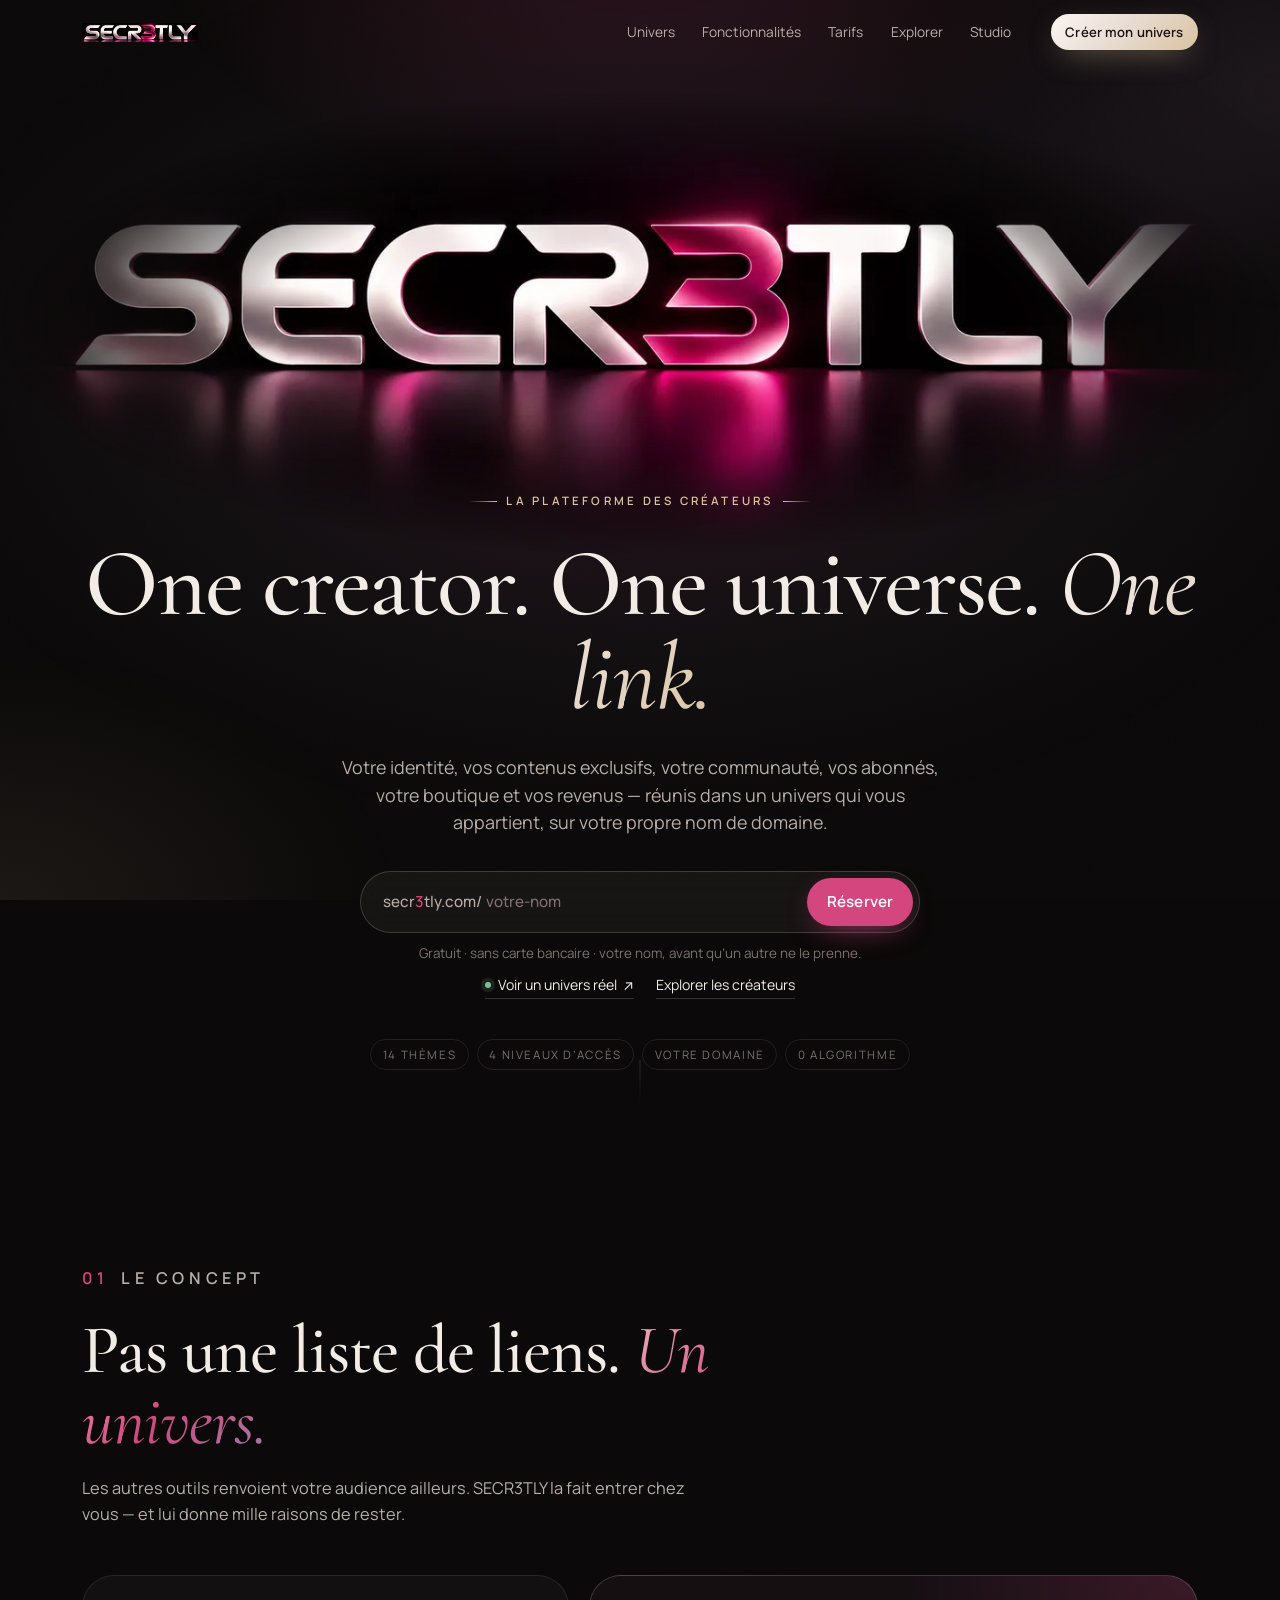
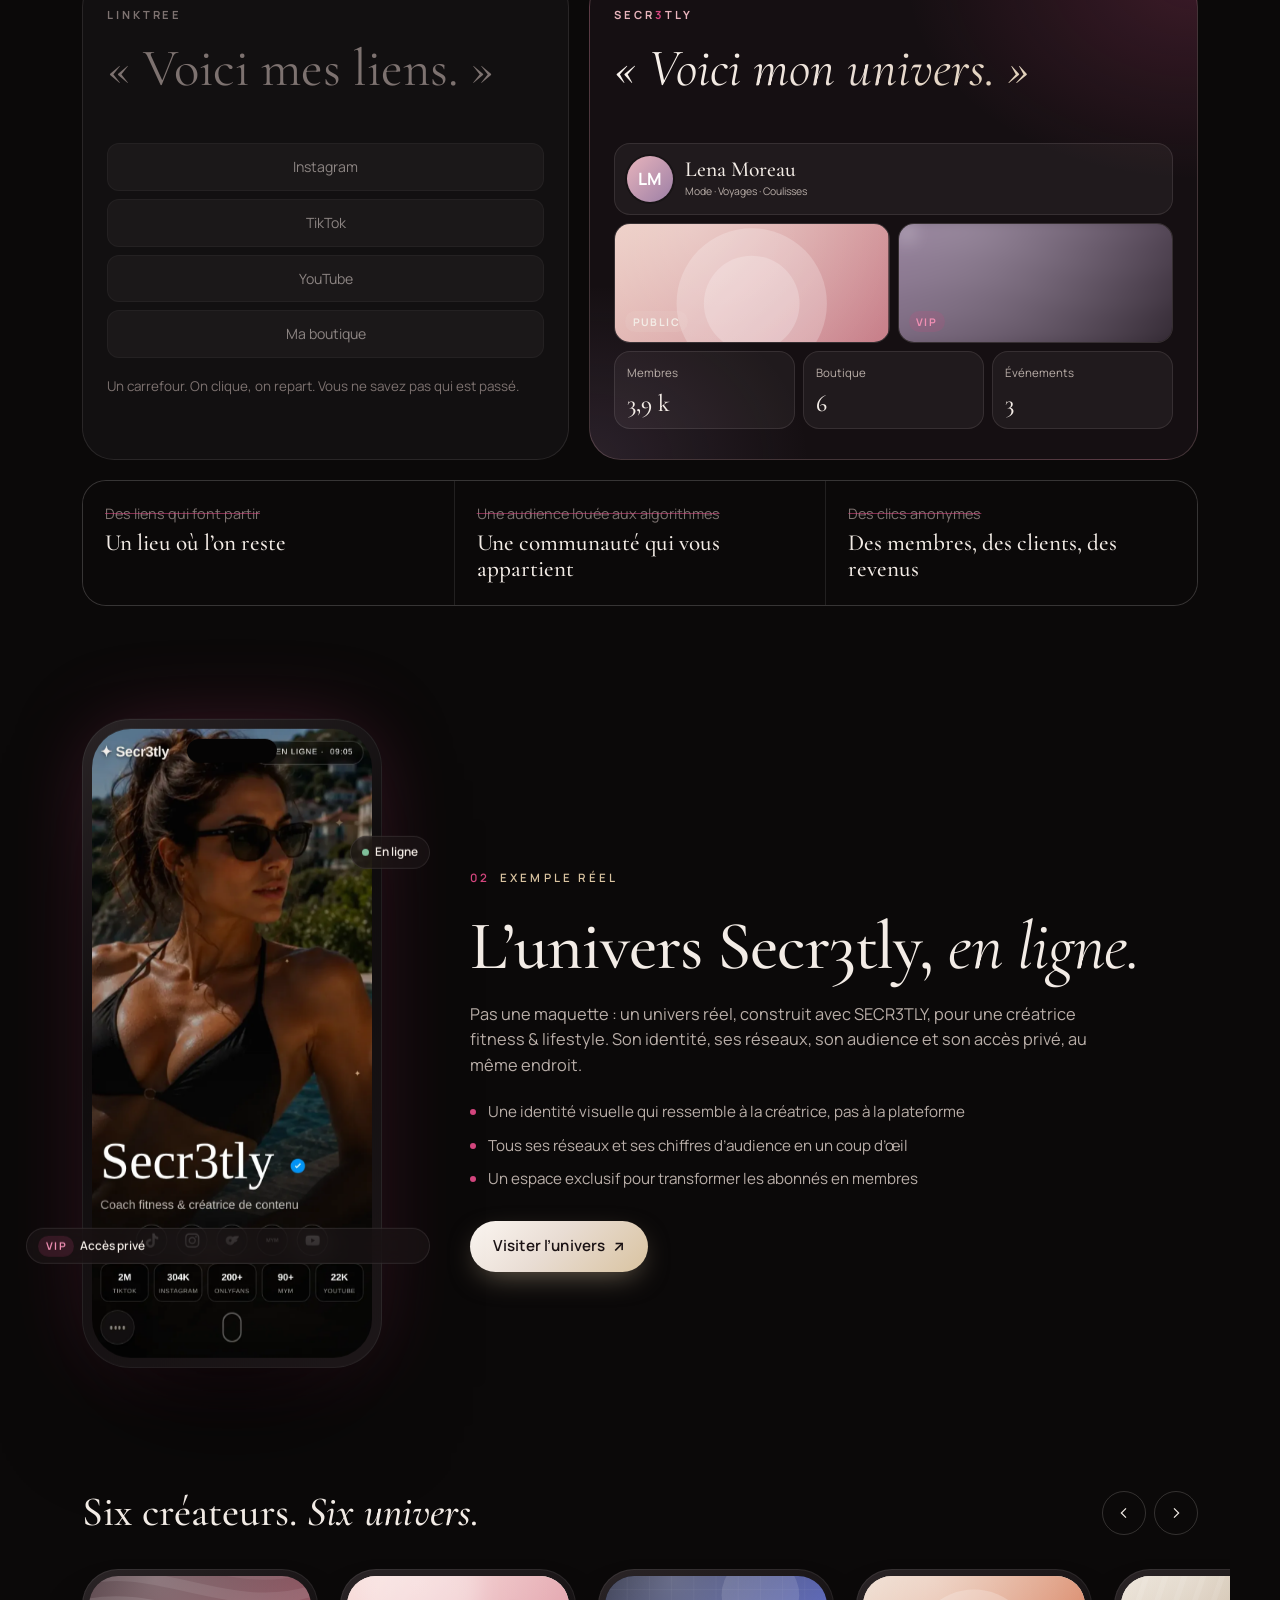
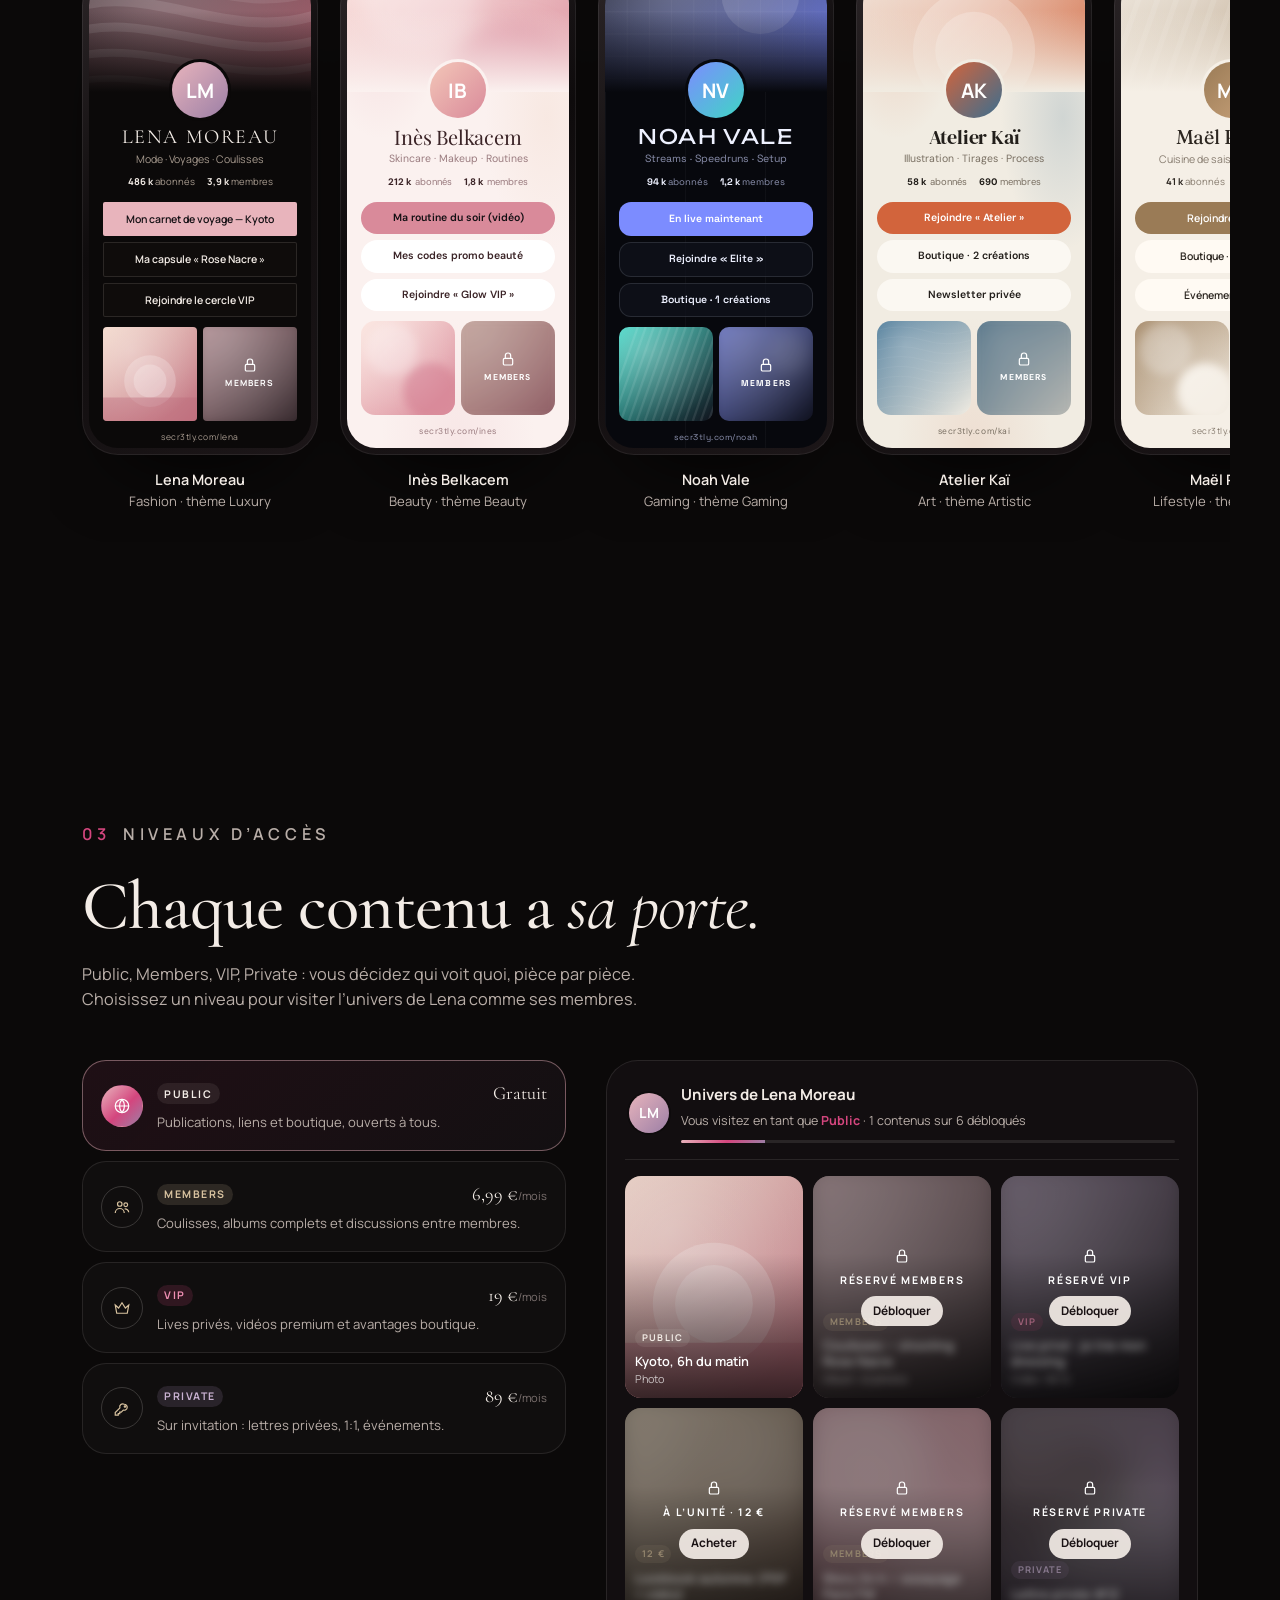
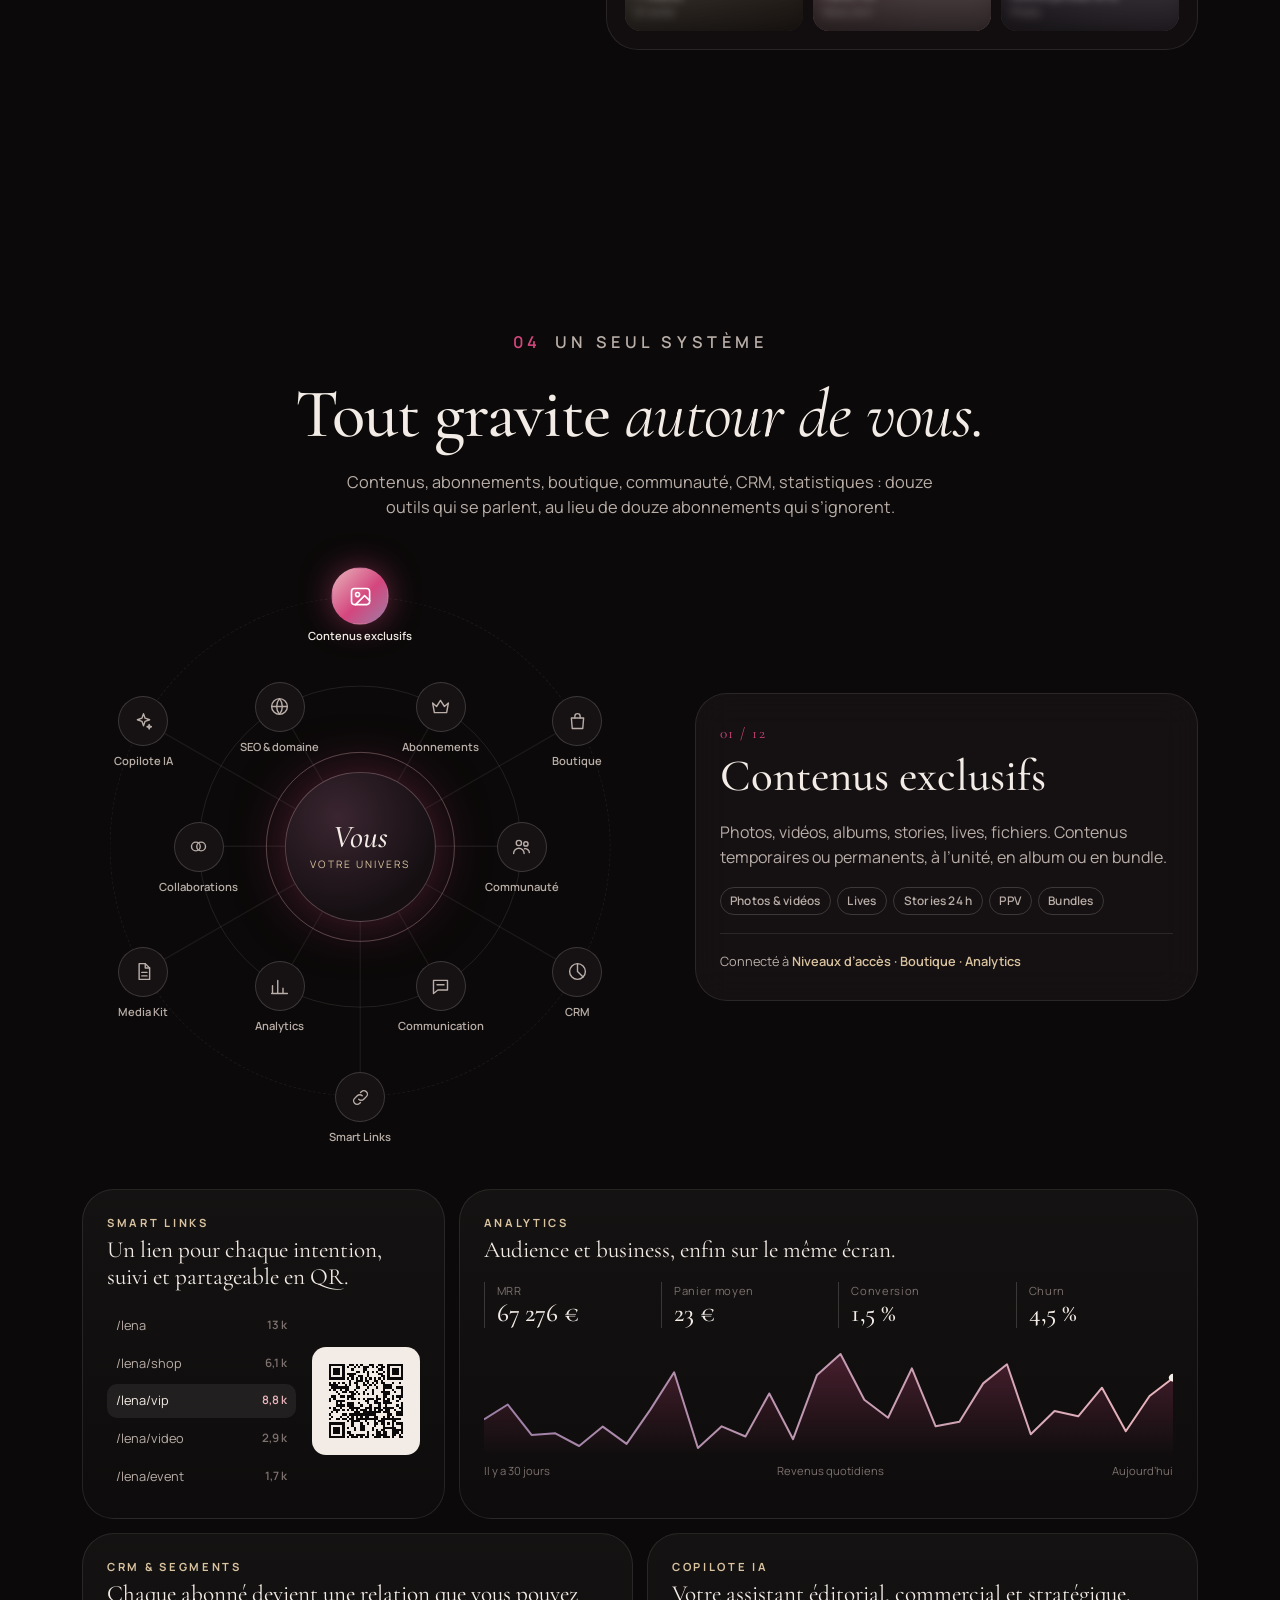
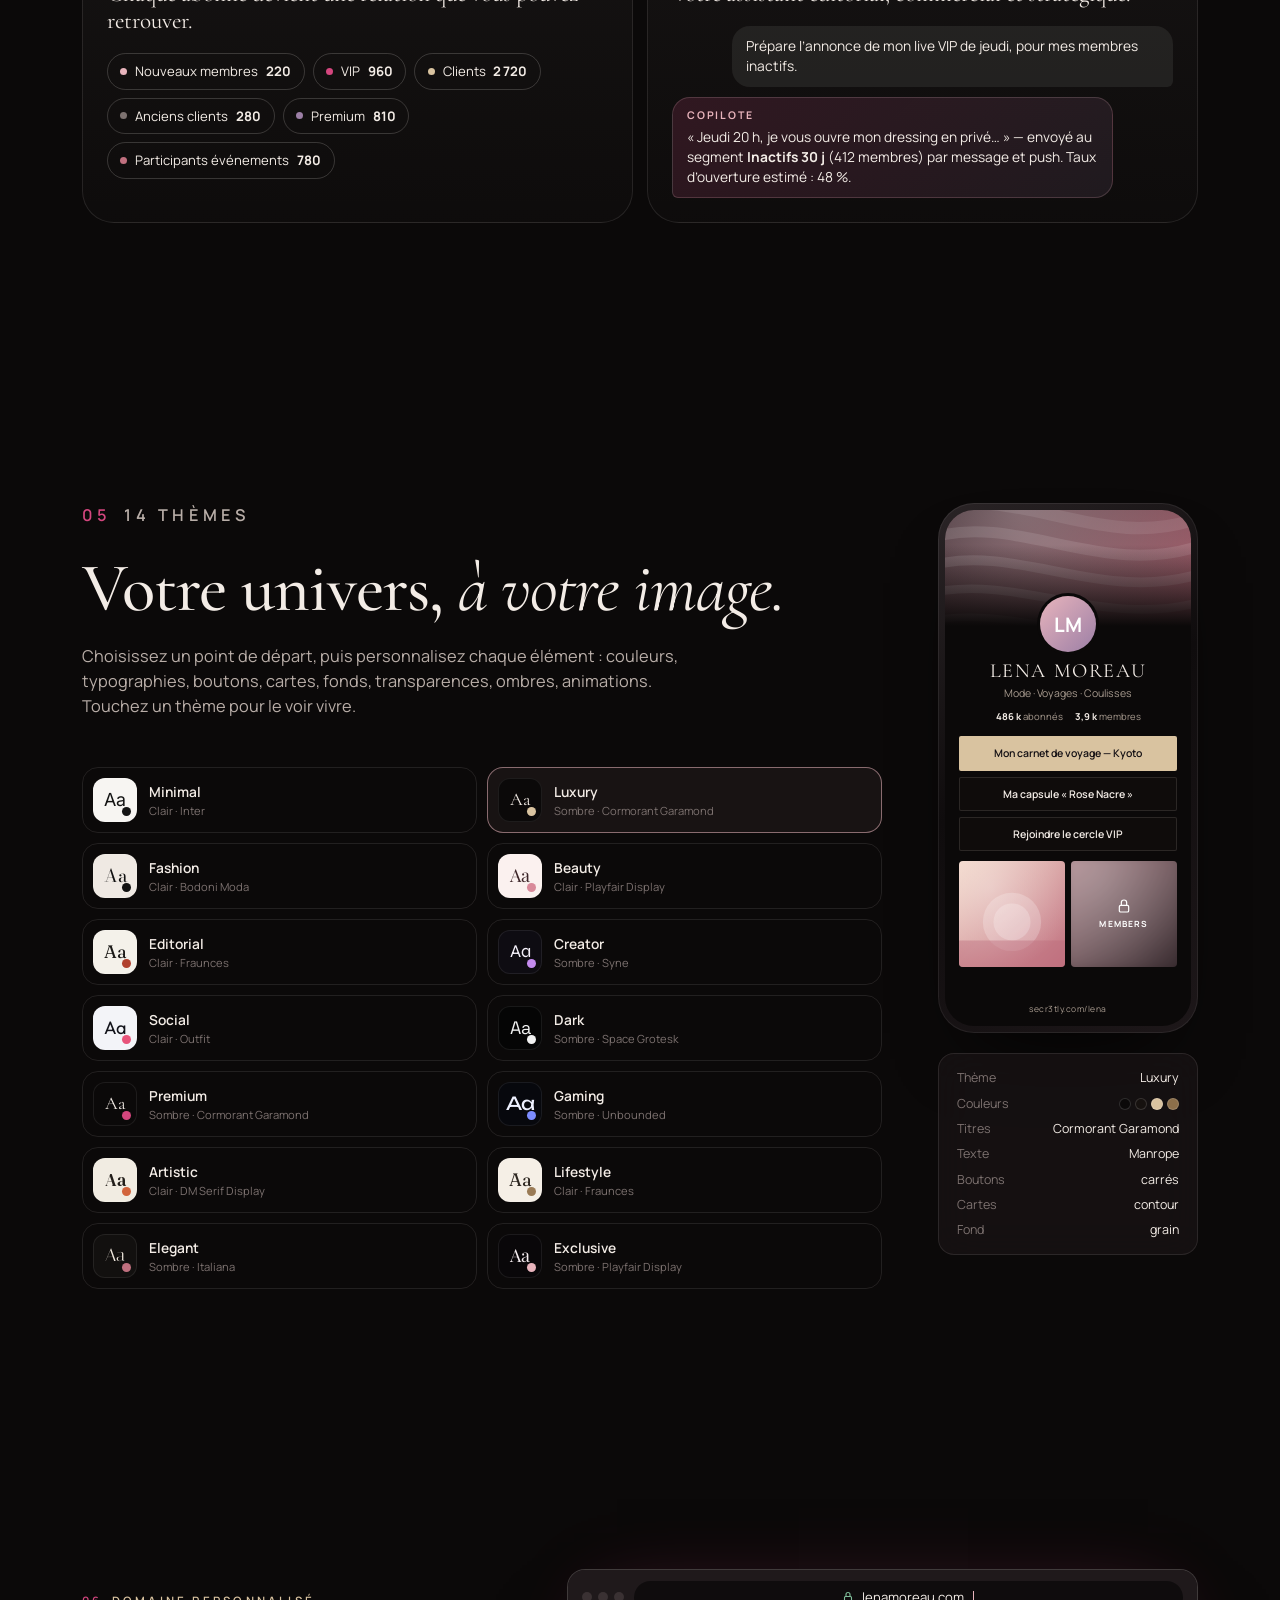
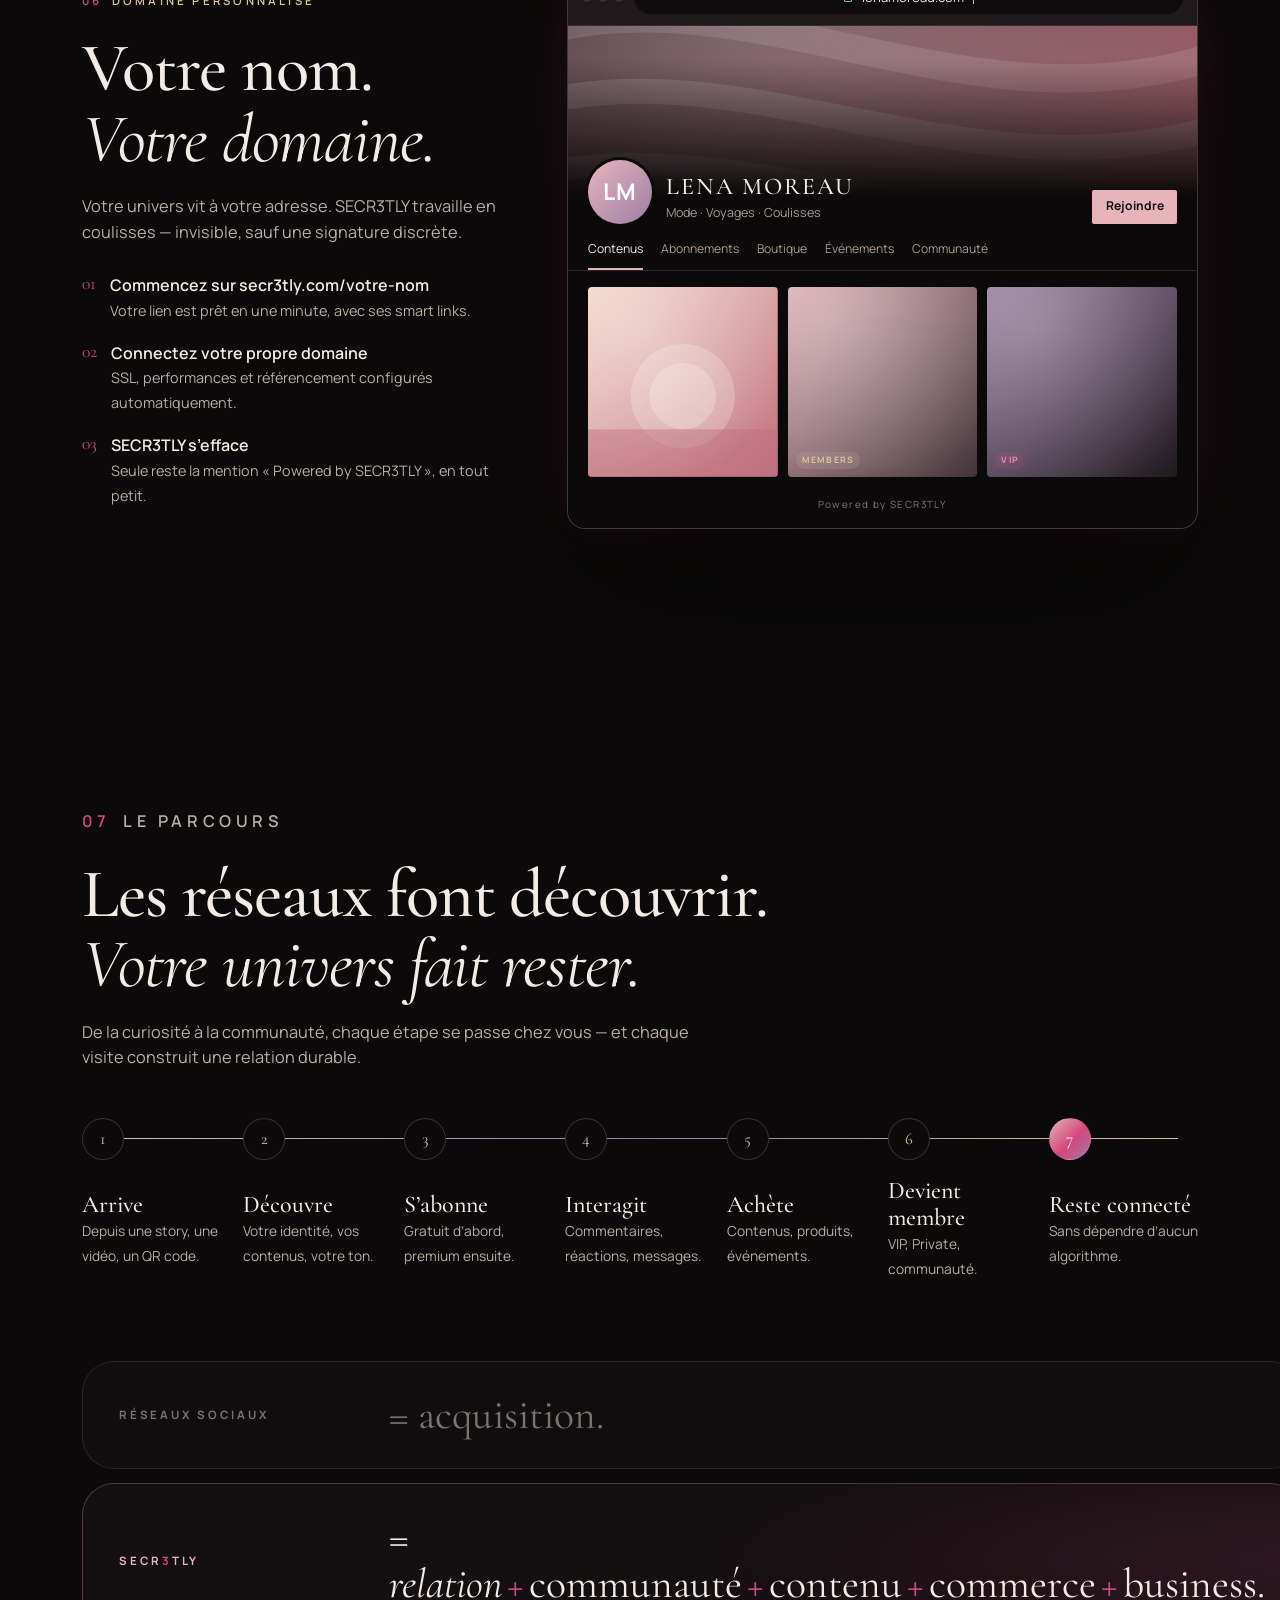
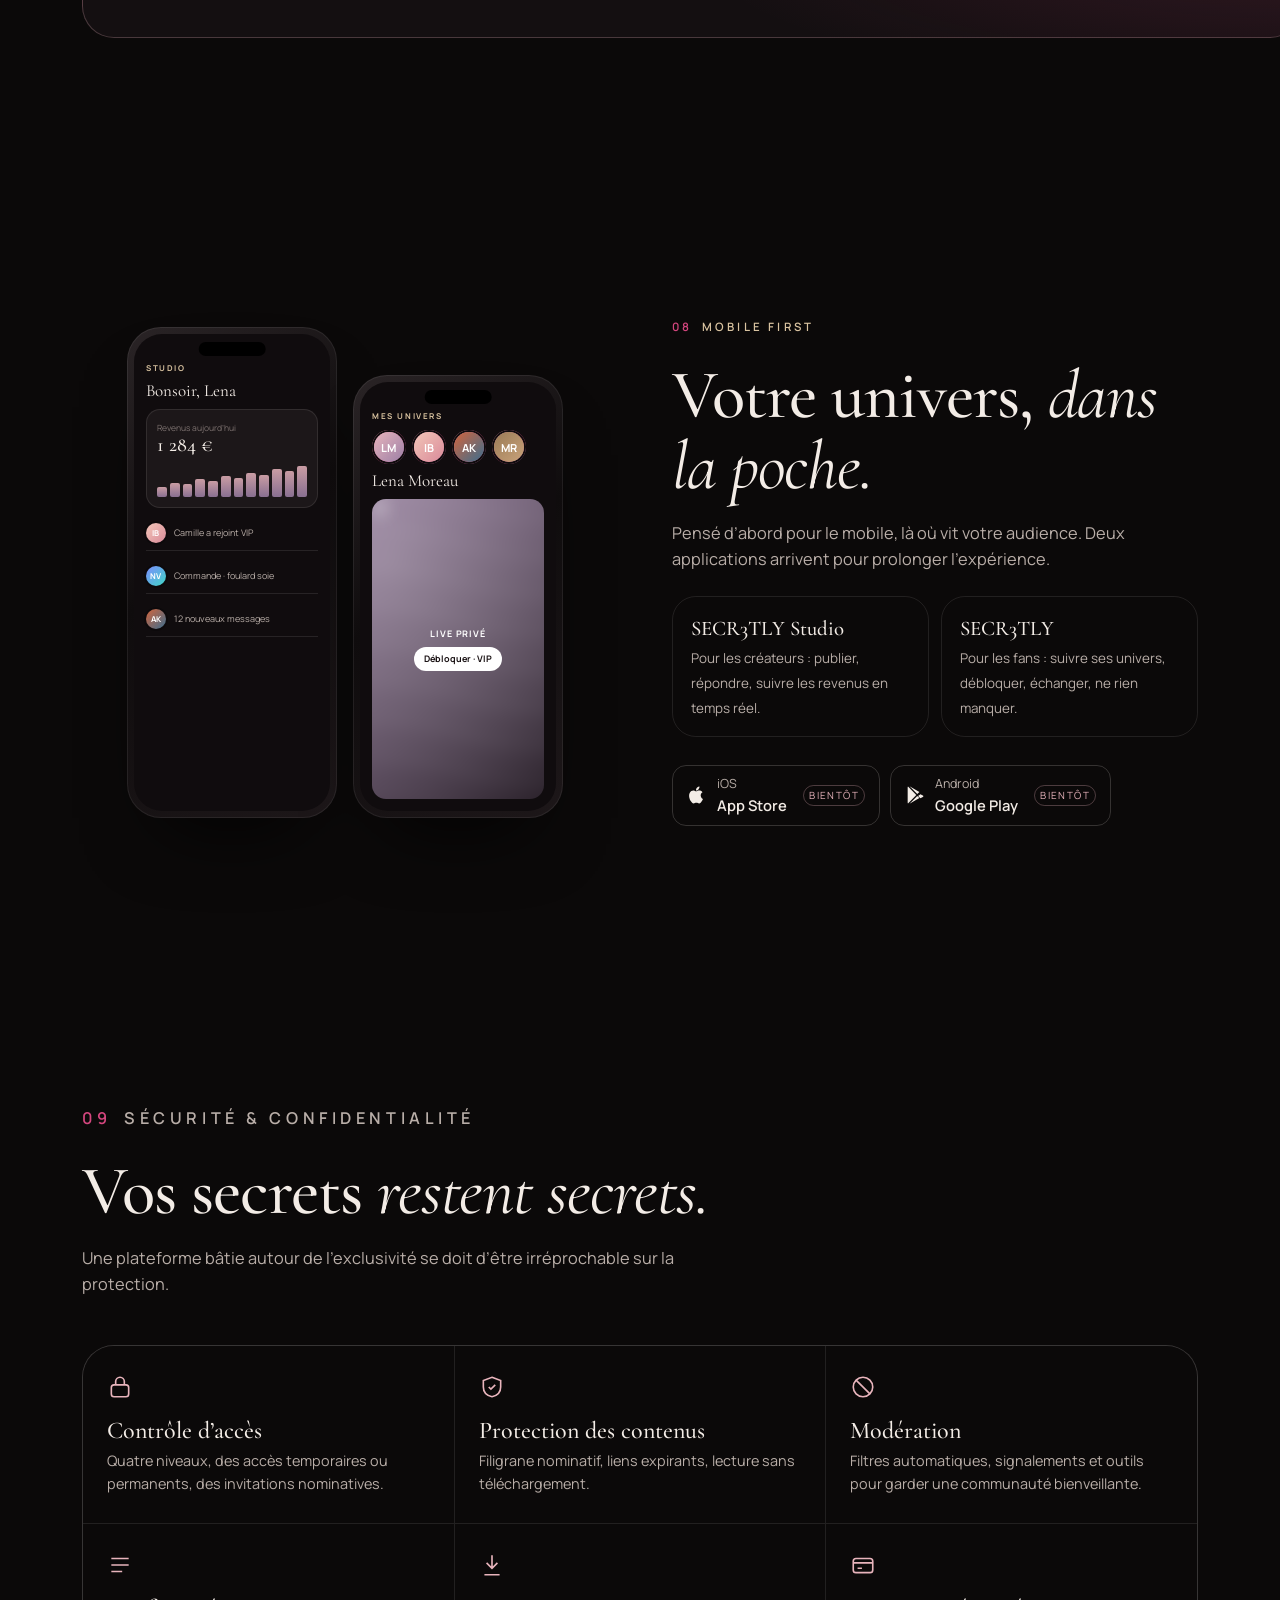
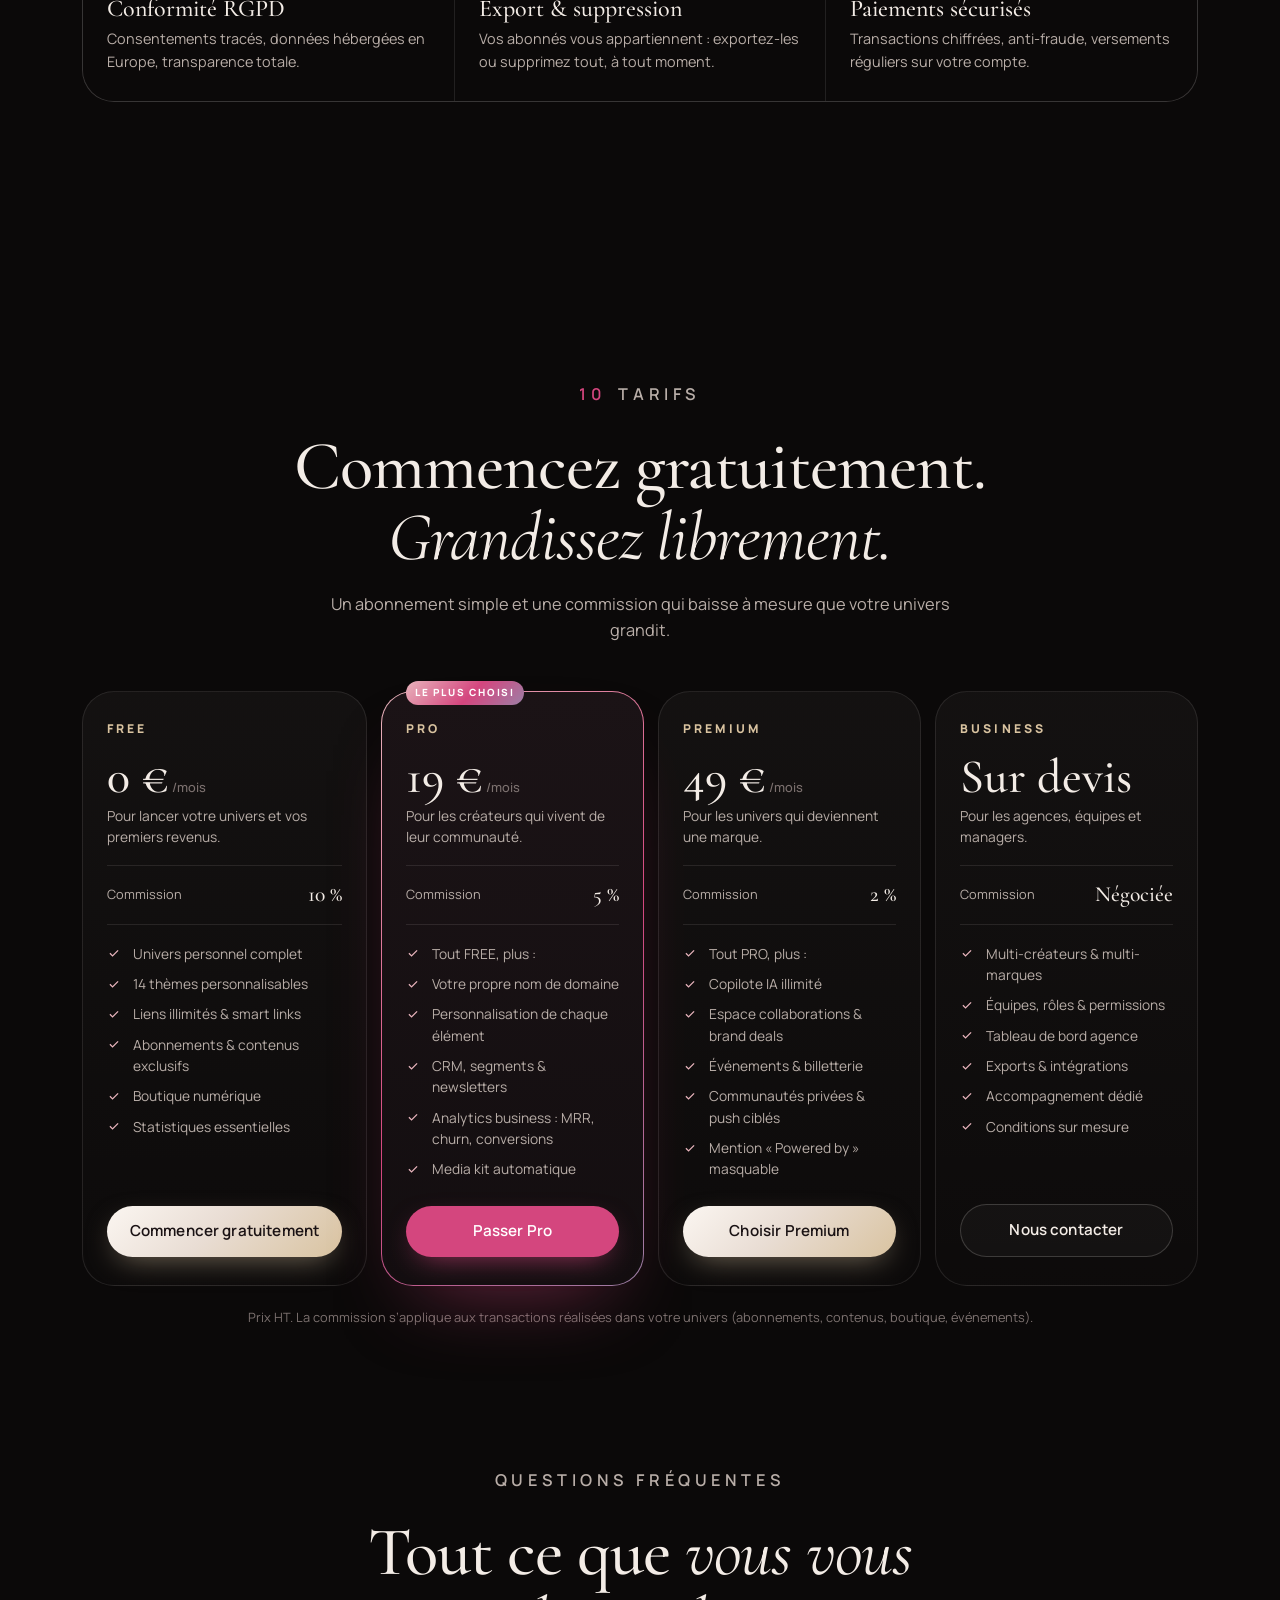
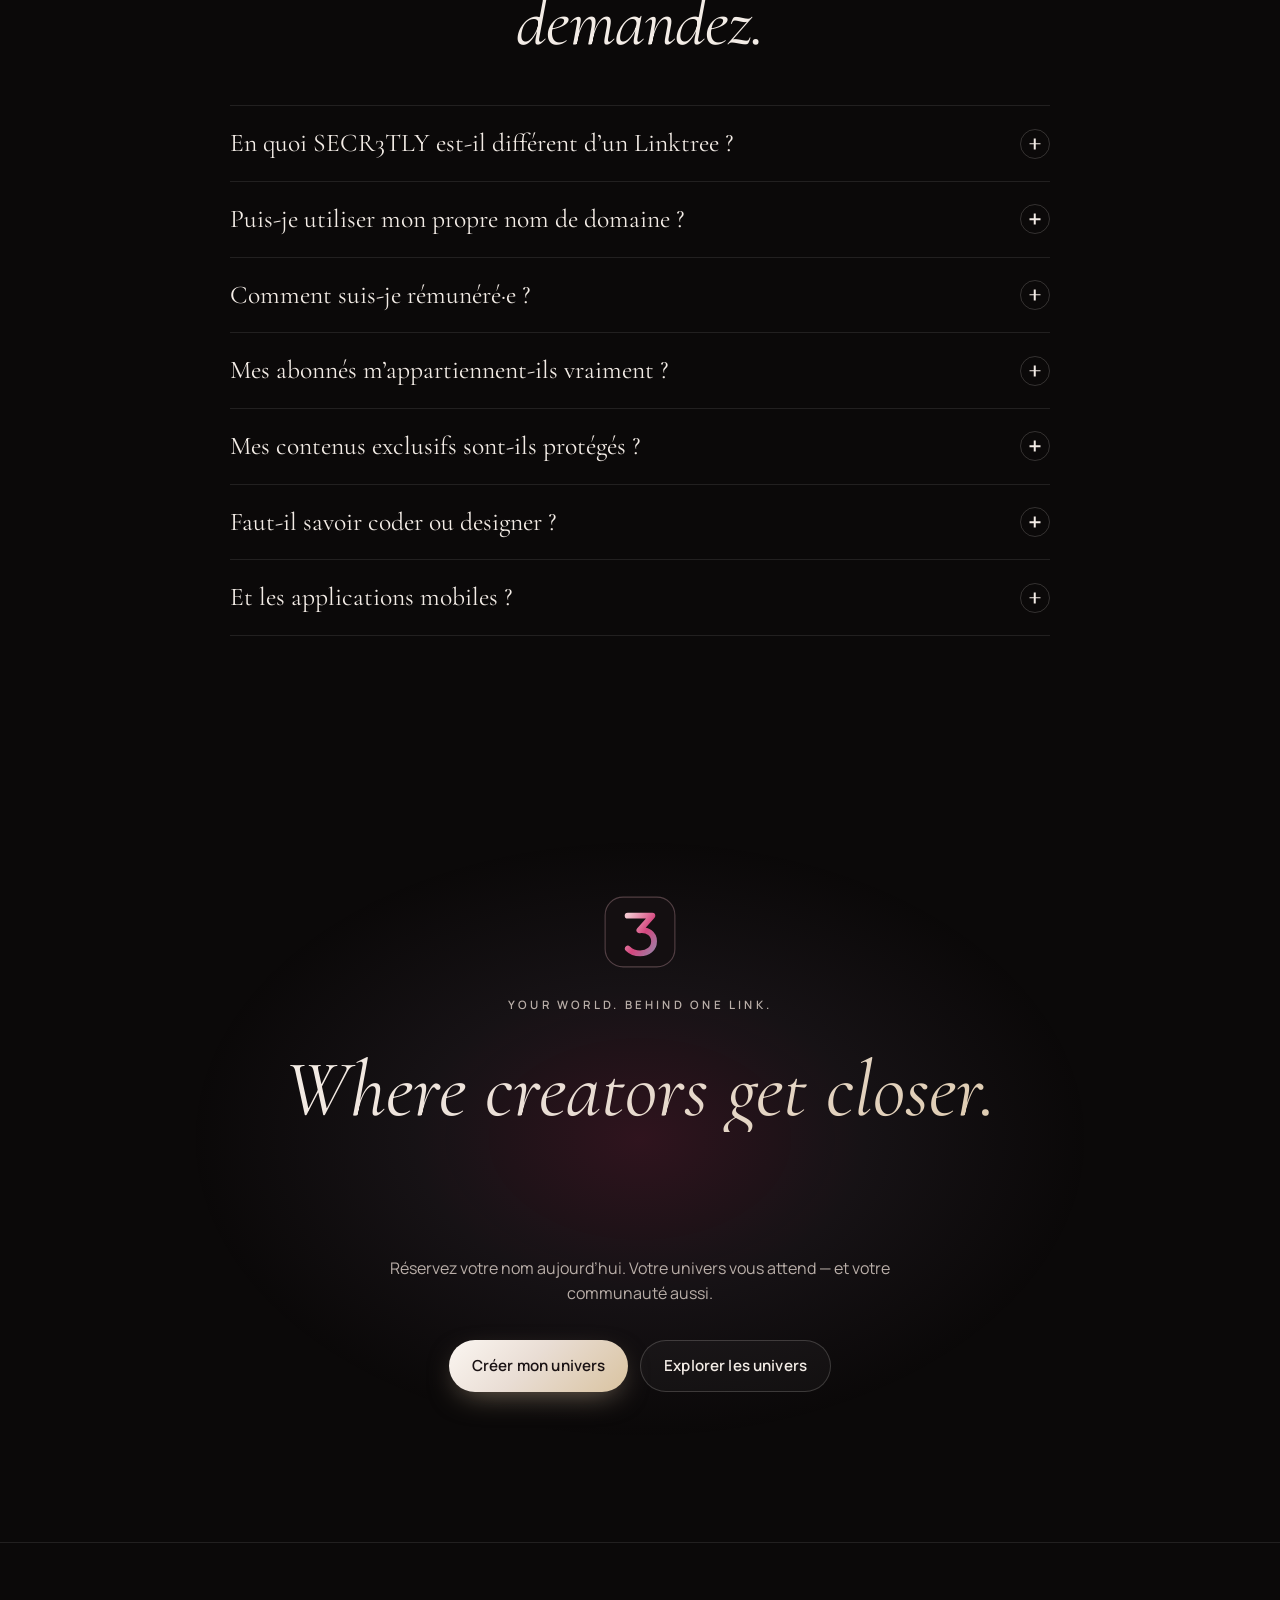
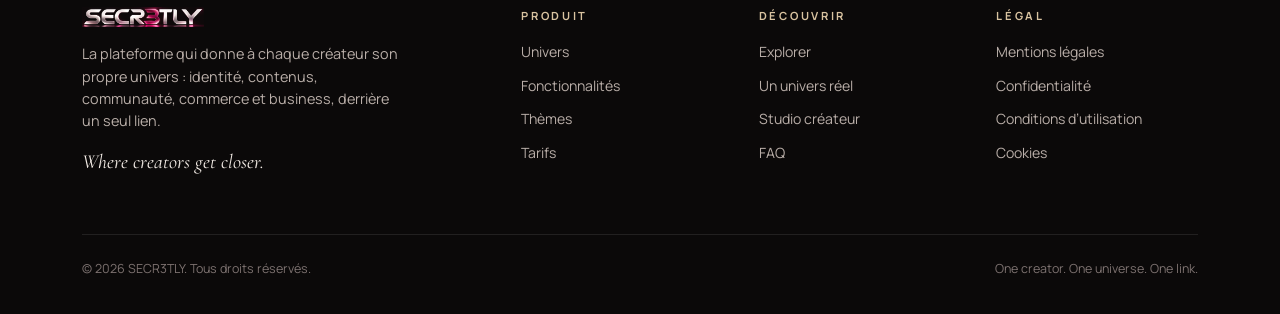
==== index.html @ c601439c "WIP : avancement des pages (univers, studio, landing) Co-Authored-By: Claude Opus 5.5 <noreply@anthr" ====
<!doctype html>
<html lang="fr">
<head>
<meta charset="utf-8">
<meta name="viewport" content="width=device-width,initial-scale=1,viewport-fit=cover">
<title>SECR3TLY — One creator. One universe. One link.</title>
<meta name="description" content="SECR3TLY donne à chaque créateur son propre univers : identité, contenus exclusifs, abonnements, boutique, communauté, CRM, statistiques et outils pro, sur votre propre domaine. Voici mon univers.">
<meta name="theme-color" content="#0b0909">
<meta name="color-scheme" content="dark">
<link rel="canonical" href="https://cronobots.github.io/SECR3TLY/">
<link rel="icon" href="assets/favicon.svg" type="image/svg+xml">
<link rel="apple-touch-icon" href="assets/icon-192.png">
<link rel="manifest" href="manifest.webmanifest">

<meta property="og:type" content="website">
<meta property="og:site_name" content="SECR3TLY">
<meta property="og:locale" content="fr_FR">
<meta property="og:title" content="SECR3TLY — One creator. One universe. One link.">
<meta property="og:description" content="Linktree : « Voici mes liens. » SECR3TLY : « Voici mon univers. » Contenus exclusifs, abonnements, boutique, communauté et business, derrière un seul lien.">
<meta property="og:url" content="https://cronobots.github.io/SECR3TLY/">
<meta property="og:image" content="https://cronobots.github.io/SECR3TLY/assets/og-image.jpg">
<meta property="og:image:width" content="1200">
<meta property="og:image:height" content="630">
<meta property="og:image:alt" content="Logo SECR3TLY, le 3 lumineux en rose">
<meta name="twitter:card" content="summary_large_image">
<meta name="twitter:title" content="SECR3TLY — One creator. One universe. One link.">
<meta name="twitter:description" content="Votre espace. Votre audience. Vos secrets. La plateforme qui donne à chaque créateur son propre univers.">
<meta name="twitter:image" content="https://cronobots.github.io/SECR3TLY/assets/og-image.jpg">

<script type="application/ld+json">
{
  "@context": "https://schema.org",
  "@graph": [
    {
      "@type": "Organization",
      "@id": "https://cronobots.github.io/SECR3TLY/#org",
      "name": "SECR3TLY",
      "url": "https://cronobots.github.io/SECR3TLY/",
      "logo": "https://cronobots.github.io/SECR3TLY/assets/icon-512.png",
      "image": "https://cronobots.github.io/SECR3TLY/assets/og-image.jpg",
      "slogan": "One creator. One universe. One link.",
      "description": "Plateforme créateur : univers personnel, contenus exclusifs, abonnements, boutique, communauté, CRM et outils business."
    },
    {
      "@type": "WebSite",
      "@id": "https://cronobots.github.io/SECR3TLY/#website",
      "name": "SECR3TLY",
      "url": "https://cronobots.github.io/SECR3TLY/",
      "inLanguage": "fr",
      "publisher": { "@id": "https://cronobots.github.io/SECR3TLY/#org" },
      "potentialAction": {
        "@type": "SearchAction",
        "target": "https://cronobots.github.io/SECR3TLY/explore.html?q={search_term_string}",
        "query-input": "required name=search_term_string"
      }
    }
  ]
}
</script>

<link rel="preconnect" href="https://fonts.googleapis.com">
<link rel="preconnect" href="https://fonts.gstatic.com" crossorigin>
<link rel="stylesheet" href="https://fonts.googleapis.com/css2?family=Cormorant+Garamond:ital,wght@0,400;0,500;0,600;1,400;1,500&family=Manrope:wght@400;500;600;700;800&display=swap">
<link rel="preload" as="image" href="assets/logo-hero.webp" type="image/webp">
<link rel="stylesheet" href="assets/brand.css">
<link rel="stylesheet" href="assets/site.css">
<style>
/* =============================== HERO =============================== */
.hero{position:relative;min-height:100vh;min-height:100svh;display:flex;flex-direction:column;justify-content:center;padding:92px 0 56px;overflow:hidden;text-align:center}
.hero-glow{position:absolute;left:50%;top:34%;width:120vmax;height:70vmax;transform:translate(-50%,-50%);pointer-events:none;
  background:radial-gradient(closest-side,rgba(var(--signature-rgb),.16),rgba(156,127,166,.06) 55%,transparent);animation:breathe 9s ease-in-out infinite}
@keyframes breathe{50%{opacity:.6;transform:translate(-50%,-50%) scale(1.06)}}
.hero-logo{position:relative;left:50%;width:132vw;max-width:1280px;transform:translateX(-50%);will-change:transform}
.hero-logo img{width:100%;height:auto;
  -webkit-mask-image:radial-gradient(ellipse 50% 50% at 50% 50%,#000 58%,transparent 100%);
  mask-image:radial-gradient(ellipse 50% 50% at 50% 50%,#000 58%,transparent 100%)}
@media(min-width:760px){.hero-logo{width:100vw}}
.hero-copy{position:relative;margin-top:-6vw;z-index:1}
@media(min-width:1280px){.hero-copy{margin-top:-70px}}
.hero .eyebrow{display:inline-flex;align-items:center;gap:.8em}
.hero .eyebrow::before,.hero .eyebrow::after{content:"";width:28px;height:1px;background:linear-gradient(90deg,transparent,var(--champagne))}
.hero .eyebrow::after{transform:scaleX(-1)}
.hero h1{font-family:var(--font-display);font-weight:500;font-size:clamp(2.55rem,8.4vw,6rem);line-height:.98;letter-spacing:-.02em;margin:.28em auto .3em;max-width:12ch}
@media(min-width:760px){.hero h1{max-width:none}}
.hero h1 em{font-style:italic;font-weight:400}
.hero h1 .l{display:block}
@media(min-width:760px){.hero h1 .l{display:inline}}
.hero-sub{max-width:600px;margin:0 auto;color:var(--ivoire-dim);font-size:clamp(1rem,2.6vw,1.12rem)}
.claim{max-width:560px;margin:34px auto 0}
.claim-box{display:flex;align-items:center;gap:4px;padding:6px;border-radius:999px;background:rgba(243,236,230,.05);border:1px solid var(--line-2);
  transition:border-color .3s,box-shadow .3s;backdrop-filter:blur(12px);-webkit-backdrop-filter:blur(12px)}
.claim-box:focus-within{border-color:rgba(232,180,188,.6);box-shadow:0 0 0 6px rgba(var(--signature-rgb),.1)}
.claim-box.bad{border-color:rgba(224,122,122,.7)}
.claim-pre{padding-left:16px;color:var(--ivoire-dim);font-size:.95rem;white-space:nowrap;font-weight:500}
.claim-pre b{color:var(--signature);font-weight:inherit}
.claim-box input{flex:1;min-width:0;background:transparent;border:0;outline:0;font-size:.95rem;padding:.7em 0;color:var(--ivoire);font-weight:600}
.claim-box input::placeholder{color:var(--ivoire-mute);font-weight:500}
.claim-box .btn{padding:.8em 1.3em}
.claim-msg{min-height:1.5em;margin-top:10px;font-size:.84rem;color:var(--ivoire-mute)}
.claim-msg.ok{color:var(--ok)}.claim-msg.err{color:#f0a0a0}
.hero-alt{display:flex;flex-wrap:wrap;justify-content:center;align-items:center;gap:10px 22px;margin-top:10px;font-size:.88rem}
.hero-alt a{color:var(--ivoire);display:inline-flex;align-items:center;gap:.45em;border-bottom:1px solid var(--line-2);padding-bottom:2px;transition:border-color .2s}
.hero-alt a:hover{border-color:var(--poudre)}
.hero-alt .dot{width:6px;height:6px;border-radius:50%;background:var(--ok);box-shadow:0 0 0 4px rgba(127,191,154,.15)}
.hero-facts{display:flex;justify-content:center;flex-wrap:wrap;gap:8px;margin-top:40px}
.hero-facts span{font-size:.72rem;letter-spacing:.14em;text-transform:uppercase;color:var(--ivoire-mute);padding:.5em 1em;border:1px solid var(--line);border-radius:999px}
.scroll-cue{position:absolute;bottom:22px;left:50%;transform:translateX(-50%);width:1px;height:44px;background:linear-gradient(var(--line-2),transparent);overflow:hidden}
.scroll-cue::after{content:"";position:absolute;left:0;top:-40%;width:1px;height:40%;background:var(--poudre);animation:cue 2.4s var(--ease) infinite}
@keyframes cue{to{top:110%}}
@media(max-width:759px){.scroll-cue{display:none}}

/* =========================== CONTRASTE ============================ */
.versus{display:grid;gap:16px}
@media(min-width:860px){.versus{grid-template-columns:1fr 1.25fr;gap:20px}}
.vs{border-radius:var(--r-xl);padding:30px 24px;position:relative;overflow:hidden;min-height:100%}
.vs-label{font-size:.7rem;letter-spacing:.26em;text-transform:uppercase;font-weight:700}
.vs q{display:block;font-family:var(--font-display);font-size:clamp(2rem,5.4vw,3.3rem);line-height:1.02;margin:.35em 0 .9em;quotes:"« " " »"}
.vs-a{background:#121011;border:1px solid var(--line)}
.vs-a .vs-label{color:var(--ivoire-mute)}
.vs-a q{color:var(--ivoire-mute)}
.vs-a .pill{display:block;text-align:center;padding:.85em;border-radius:12px;background:#1b1819;color:#8d8583;font-size:.88rem;margin-top:8px;border:1px solid rgba(255,255,255,.04)}
.vs-a .note{margin-top:18px;font-size:.84rem;color:var(--ivoire-mute)}
.vs-b{background:
  radial-gradient(80% 70% at 100% 0%,rgba(var(--signature-rgb),.2),transparent 60%),
  radial-gradient(60% 60% at 0% 100%,rgba(156,127,166,.16),transparent 60%),#150f12;
  border:1px solid rgba(232,180,188,.22)}
.vs-b .vs-label{color:var(--poudre)}
.vs-b q{font-style:italic}
.uni{display:grid;grid-template-columns:repeat(6,1fr);gap:8px}
.uni > *{border-radius:16px;background:rgba(243,236,230,.05);border:1px solid var(--line);padding:12px;font-size:.78rem;position:relative;overflow:hidden;min-height:78px}
.uni .u-id{grid-column:span 6;display:flex;align-items:center;gap:12px;min-height:0}
.uni .u-id strong{font-family:var(--font-display);font-size:1.35rem;font-weight:500;display:block;line-height:1.1}
.uni .u-id small{color:var(--ivoire-dim)}
.uni .u-art{grid-column:span 3;padding:0;min-height:120px}
.uni .u-art svg{position:absolute;inset:0}
.uni .u-art .lvl{position:absolute;left:10px;bottom:10px}
.uni .u-art.lock svg{filter:blur(7px);transform:scale(1.2)}
.uni .u-art .lk{position:absolute;inset:0;display:grid;place-items:center;color:#fff}
.uni .u-k{grid-column:span 2;display:flex;flex-direction:column;justify-content:space-between}
.uni .u-k b{font-family:var(--font-display);font-size:1.5rem;font-weight:500;line-height:1}
.uni .u-k span{color:var(--ivoire-dim);font-size:.72rem}
.contrasts{display:grid;gap:1px;margin-top:20px;background:var(--line);border:1px solid var(--line);border-radius:var(--r-lg);overflow:hidden}
@media(min-width:760px){.contrasts{grid-template-columns:repeat(3,1fr)}}
.contrasts div{background:var(--noir);padding:22px}
.contrasts s{display:block;color:var(--ivoire-mute);text-decoration-color:rgba(var(--signature-rgb),.6);font-size:.9rem}
.contrasts strong{display:block;font-family:var(--font-display);font-weight:500;font-size:1.45rem;margin-top:4px;line-height:1.15}

/* ============================ SHOWCASE ============================ */
.show{display:grid;gap:48px;align-items:center}
@media(min-width:900px){.show{grid-template-columns:auto 1fr;gap:88px}}
.phone{position:relative;width:min(300px,78vw);aspect-ratio:780/1688;margin:0 auto;border-radius:48px;padding:10px;
  background:linear-gradient(145deg,#2a2426,#0f0c0d 40%,#1d1719);box-shadow:0 0 0 1px rgba(255,255,255,.07) inset,0 60px 120px -40px rgba(0,0,0,.95),0 0 90px -20px rgba(var(--signature-rgb),.35)}
.phone::before{content:"";position:absolute;top:20px;left:50%;transform:translateX(-50%);width:30%;height:24px;border-radius:20px;background:#050404;z-index:2}
.phone img{width:100%;height:100%;object-fit:cover;border-radius:39px}
.phone-wrap{position:relative;will-change:transform}
.phone-tag{position:absolute;right:-6px;top:18%;z-index:3;padding:.55em .95em;border-radius:999px;font-size:.74rem;font-weight:600;display:flex;align-items:center;gap:.5em}
.phone-tag .dot{width:7px;height:7px;border-radius:50%;background:var(--ok)}
.phone-tag2{left:-10px;right:auto;top:auto;bottom:16%}
@media(min-width:900px){.phone-tag{right:-48px}.phone-tag2{left:-56px}}
.show-copy ul{list-style:none;margin:22px 0 30px;display:grid;gap:10px}
.show-copy li{display:flex;gap:12px;color:var(--ivoire-dim);font-size:.95rem}
.show-copy li::before{content:"";flex:none;width:6px;height:6px;border-radius:50%;background:var(--signature);margin-top:.6em}
.row-head{display:flex;align-items:flex-end;justify-content:space-between;gap:20px;margin:96px 0 24px}
.row-head h3{font-family:var(--font-display);font-weight:500;font-size:clamp(1.8rem,4.5vw,2.6rem);line-height:1.05}
.row-head h3 em{font-style:italic}
.row-nav{display:none;gap:8px}
@media(min-width:760px){.row-nav{display:flex}}
.row-nav button{width:44px;height:44px;border-radius:50%;border:1px solid var(--line-2);display:grid;place-items:center;transition:border-color .2s,background .2s}
.row-nav button:hover{border-color:var(--poudre);background:rgba(232,180,188,.06)}
.rail{display:flex;gap:22px;overflow-x:auto;scroll-snap-type:x mandatory;padding:10px 20px 30px;margin:0 -20px;scrollbar-width:none;-webkit-overflow-scrolling:touch}
.rail::-webkit-scrollbar{display:none}
@media(min-width:760px){.rail{padding:10px 32px 30px;margin:0 -32px}}
.rail > a{scroll-snap-align:center;flex:none;display:flex;flex-direction:column;align-items:center;gap:14px;transition:transform .5s var(--ease)}
.rail > a:hover{transform:translateY(-6px)}
.rail-cap{text-align:center;font-size:.82rem;color:var(--ivoire-dim)}
.rail-cap b{display:block;color:var(--ivoire);font-weight:600;font-size:.9rem}

/* ---- Mini univers (téléphone thématisé) ---- */
.mini{width:236px;height:486px;border-radius:36px;padding:7px;flex:none;background:linear-gradient(145deg,#2a2426,#0f0c0d 45%,#1d1719);
  box-shadow:0 0 0 1px rgba(255,255,255,.07) inset,0 40px 80px -40px rgba(0,0,0,.95)}
.mini-screen{height:100%;border-radius:29px;overflow:hidden;background:var(--t-background);color:var(--t-ink);font-family:var(--t-font-body);position:relative;display:flex;flex-direction:column}
.mini-cover{height:116px;position:relative;flex:none}
.mini-cover svg{position:absolute;inset:0}
.mini-cover::after{content:"";position:absolute;inset:0;background:linear-gradient(180deg,transparent 30%,var(--t-bg))}
.mini-body{padding:0 14px;margin-top:-30px;position:relative;text-align:center;display:flex;flex-direction:column;align-items:center}
.mini-body .avatar{box-shadow:0 0 0 3px var(--t-bg)}
.mini-name{font-family:var(--t-font-display);font-size:20px;text-transform:var(--t-title-transform);letter-spacing:var(--t-title-spacing);line-height:1.1;margin-top:8px}
.mini-tag{font-size:10.5px;color:var(--t-muted);margin-top:3px}
.mini-stats{display:flex;gap:12px;font-size:9.5px;color:var(--t-muted);margin:8px 0 6px}
.mini-stats b{color:var(--t-ink);font-weight:700}
.mini-btn{display:block;width:100%;padding:8px 10px;font-size:10.5px;font-weight:600;border-radius:var(--t-btn-radius);background:var(--t-card);
  border:var(--t-border) solid var(--t-line);margin-top:6px;white-space:nowrap;overflow:hidden;text-overflow:ellipsis;box-shadow:var(--t-shadow)}
.mini-btn.acc{background:var(--t-accent);color:var(--t-on-accent);border-color:transparent}
.mini-grid{display:grid;grid-template-columns:1fr 1fr;gap:6px;width:100%;margin-top:10px}
.mini-tile{aspect-ratio:1;border-radius:min(var(--t-radius),14px);overflow:hidden;position:relative}
.mini-tile svg.art{position:absolute;inset:0}
.mini-tile.lock svg.art{filter:blur(6px);transform:scale(1.25)}
.mini-lock{position:absolute;inset:0;display:flex;flex-direction:column;align-items:center;justify-content:center;gap:4px;color:#fff;font-size:8.5px;font-weight:700;letter-spacing:.14em;text-transform:uppercase;background:rgba(0,0,0,.18)}
.mini-url{margin-top:auto;padding:10px;text-align:center;font-size:8.5px;color:var(--t-muted);letter-spacing:.06em}

/* =========================== ACCÈS ============================ */
.access{display:grid;gap:28px}
@media(min-width:960px){.access{grid-template-columns:.9fr 1.1fr;gap:40px;align-items:start}}
.lv-list{display:grid;gap:10px}
@media(min-width:560px) and (max-width:959px){.lv-list{grid-template-columns:1fr 1fr}}
.lv{display:grid;grid-template-columns:auto 1fr auto;gap:4px 14px;align-items:center;text-align:left;padding:18px 18px;border-radius:var(--r-lg);
  border:1px solid var(--line);background:rgba(243,236,230,.025);transition:border-color .3s,background .3s,transform .3s var(--ease)}
.lv:hover{border-color:var(--line-2)}
.lv[aria-pressed="true"]{border-color:rgba(232,180,188,.45);background:linear-gradient(135deg,rgba(var(--signature-rgb),.1),rgba(156,127,166,.06))}
.lv-ico{grid-row:span 2;width:42px;height:42px;border-radius:50%;display:grid;place-items:center;border:1px solid var(--line-2);color:var(--champagne)}
.lv[aria-pressed="true"] .lv-ico{background:var(--grad-signature);color:#fff;border-color:transparent}
.lv h3{font-size:1rem;font-weight:700;display:flex;align-items:center;gap:8px}
.lv p{font-size:.82rem;color:var(--ivoire-dim);grid-column:2/4}
.lv .pr{font-family:var(--font-display);font-size:1.15rem;color:var(--ivoire);white-space:nowrap}
.lv .pr small{font-family:var(--font-ui);font-size:.7rem;color:var(--ivoire-mute)}
.ad{border-radius:var(--r-xl);padding:18px;background:#120e10;border:1px solid var(--line)}
.ad-head{display:flex;align-items:center;gap:12px;padding:4px 4px 16px;border-bottom:1px solid var(--line);margin-bottom:16px}
.ad-head div{flex:1;min-width:0}
.ad-head strong{display:block;font-size:.95rem}
.ad-head small{color:var(--ivoire-dim);font-size:.78rem}
.ad-meter{height:3px;border-radius:3px;background:var(--line);overflow:hidden;margin-top:8px}
.ad-meter i{display:block;height:100%;background:var(--grad-signature);transition:width .8s var(--ease)}
.ad-grid{display:grid;grid-template-columns:1fr 1fr;gap:10px}
@media(min-width:560px){.ad-grid{grid-template-columns:repeat(3,1fr)}}
.ad-tile{position:relative;border-radius:16px;overflow:hidden;aspect-ratio:4/5;background:#000;isolation:isolate}
.ad-tile svg.art{position:absolute;inset:0;transition:filter .9s var(--ease),transform .9s var(--ease)}
.ad-tile::after{content:"";position:absolute;inset:0;background:linear-gradient(180deg,rgba(0,0,0,.05) 35%,rgba(0,0,0,.72));z-index:1}
.ad-meta{position:absolute;left:10px;right:10px;bottom:10px;z-index:2}
.ad-meta .lvl{font-size:.58rem}
.ad-meta h4{font-size:.8rem;font-weight:600;line-height:1.25;margin-top:6px;color:#fff}
.ad-meta small{display:block;font-size:.68rem;color:rgba(255,255,255,.7);margin-top:2px}
.ad-lock{position:absolute;inset:0;z-index:3;display:flex;flex-direction:column;align-items:center;justify-content:center;gap:8px;padding:12px;text-align:center;
  background:rgba(11,9,9,.35);color:#fff;transition:opacity .6s var(--ease),visibility .6s}
.ad-lock span{font-size:.66rem;letter-spacing:.16em;text-transform:uppercase;font-weight:700}
.ad-lock button{font-size:.74rem;font-weight:700;padding:.5em 1em;border-radius:999px;background:rgba(243,236,230,.92);color:#1a1214}
.ad-lock button:hover{background:#fff}
.ad-tile.locked svg.art{filter:blur(14px) saturate(.8);transform:scale(1.25)}
.ad-tile.locked .ad-meta h4,.ad-tile.locked .ad-meta small{filter:blur(4px)}
.ad-tile:not(.locked) .ad-lock{opacity:0;visibility:hidden}
.ad-tile.just::before{content:"";position:absolute;inset:0;z-index:4;background:linear-gradient(110deg,transparent 30%,rgba(255,255,255,.35) 50%,transparent 70%);transform:translateX(-100%);animation:shine 1.1s var(--ease) forwards;pointer-events:none}
@keyframes shine{to{transform:translateX(100%)}}

/* ========================= FONCTIONNALITÉS ========================= */
.sys{display:grid;gap:32px;align-items:center}
@media(min-width:960px){.sys{grid-template-columns:minmax(0,1.05fr) minmax(0,.95fr);gap:56px}}
.orbit{position:relative;width:100%;max-width:580px;aspect-ratio:1;margin:0 auto}
.orbit-lines{position:absolute;inset:0;width:100%;height:100%;overflow:visible}
.orbit-lines line{stroke:rgba(243,236,230,.07);stroke-width:.25;transition:stroke .5s,stroke-width .5s}
.orbit-lines line.on{stroke:url(#olg);stroke-width:.5}
.ring{position:absolute;left:50%;top:50%;border-radius:50%;border:1px solid var(--line);transform:translate(-50%,-50%)}
.ring.r1{width:58%;height:58%}.ring.r2{width:90%;height:90%;border-style:dashed;border-color:rgba(243,236,230,.07)}
.core{position:absolute;left:50%;top:50%;width:27%;aspect-ratio:1;transform:translate(-50%,-50%);border-radius:50%;display:grid;place-items:center;text-align:center;
  background:radial-gradient(circle at 35% 30%,#3a2530,#150f12 70%);border:1px solid rgba(232,180,188,.3);box-shadow:0 0 60px -10px rgba(var(--signature-rgb),.5)}
.core::before,.core::after{content:"";position:absolute;inset:-14%;border-radius:50%;border:1px solid rgba(232,180,188,.18);animation:pulse 4s ease-out infinite}
.core::after{animation-delay:2s}
@keyframes pulse{from{transform:scale(.85);opacity:1}to{transform:scale(1.35);opacity:0}}
.core strong{display:block;font-family:var(--font-display);font-style:italic;font-weight:500;font-size:clamp(1.3rem,4vw,2rem);line-height:1}
.core small{display:block;font-size:clamp(.5rem,1.6vw,.64rem);letter-spacing:.2em;text-transform:uppercase;color:var(--champagne);margin-top:4px}
.node{position:absolute;transform:translate(-50%,-50%);display:flex;flex-direction:column;align-items:center;gap:6px;z-index:2}
.node .ic{width:40px;height:40px;border-radius:50%;display:grid;place-items:center;background:#161113;border:1px solid var(--line-2);color:var(--ivoire-dim);
  transition:all .45s var(--ease)}
.node .ic svg{width:18px;height:18px}
.node .lb{display:none;font-size:.7rem;font-weight:600;color:var(--ivoire-dim);white-space:nowrap;transition:color .3s}
.node:hover .ic{border-color:var(--poudre);color:var(--ivoire)}
.node.on .ic{background:var(--grad-signature);border-color:transparent;color:#fff;transform:scale(1.15);box-shadow:0 0 30px -4px rgba(var(--signature-rgb),.7)}
.node.on .lb{color:var(--ivoire)}
@media(min-width:600px){.node .ic{width:50px;height:50px}.node .ic svg{width:21px;height:21px}.node .lb{display:block;position:absolute;top:100%;margin-top:6px}}
.panel{border-radius:var(--r-xl);padding:28px 24px;min-height:300px;display:flex;flex-direction:column}
.panel-n{font-family:var(--font-display);font-size:.95rem;color:var(--signature);letter-spacing:.1em}
.panel h3{font-family:var(--font-display);font-weight:500;font-size:clamp(2rem,5vw,2.8rem);line-height:1.02;margin:.2em 0 .45em}
.panel p{color:var(--ivoire-dim)}
.panel ul{list-style:none;display:flex;flex-wrap:wrap;gap:6px;margin:18px 0}
.panel-link{margin-top:auto;padding-top:18px;border-top:1px solid var(--line);font-size:.8rem;color:var(--ivoire-mute)}
.panel-link b{color:var(--champagne);font-weight:600}
.panel-body{transition:opacity .35s var(--ease),transform .35s var(--ease)}
.panel-body.swap{opacity:0;transform:translateY(8px)}
.bento{display:grid;gap:14px;margin-top:64px}
@media(min-width:760px){.bento{grid-template-columns:repeat(6,1fr)}.b-links{grid-column:span 3}.b-an{grid-column:span 3}.b-crm{grid-column:span 3}.b-ai{grid-column:span 3}}
@media(min-width:1080px){.b-links{grid-column:span 2}.b-an{grid-column:span 4}.b-crm{grid-column:span 3}.b-ai{grid-column:span 3}}
.b{border-radius:var(--r-xl);padding:24px;position:relative;overflow:hidden}
.b h3{font-size:.7rem;letter-spacing:.24em;text-transform:uppercase;color:var(--champagne);font-weight:700;margin-bottom:6px}
.b > p{font-family:var(--font-display);font-size:1.45rem;line-height:1.15;margin-bottom:18px}
.sl{display:grid;grid-template-columns:1fr auto;gap:16px;align-items:center}
.sl ul{list-style:none;display:grid;gap:4px;min-width:0}
.sl button{display:flex;justify-content:space-between;gap:8px;width:100%;text-align:left;font-size:.8rem;padding:.55em .7em;border-radius:10px;color:var(--ivoire-dim);transition:background .2s,color .2s}
.sl button span{overflow:hidden;text-overflow:ellipsis;white-space:nowrap}
.sl button b{font-weight:600;color:var(--ivoire-mute);font-size:.72rem}
.sl button[aria-pressed="true"]{background:rgba(243,236,230,.07);color:var(--ivoire)}
.sl button[aria-pressed="true"] b{color:var(--poudre)}
.sl .qr-box{width:108px;padding:8px;border-radius:14px;background:var(--ivoire)}
.kpis{display:grid;grid-template-columns:repeat(2,1fr);gap:14px 20px}
@media(min-width:560px){.kpis{grid-template-columns:repeat(4,1fr)}}
.kpis div{border-left:1px solid var(--line-2);padding-left:12px}
.kpis small{display:block;font-size:.7rem;color:var(--ivoire-mute);letter-spacing:.06em}
.kpis b{font-family:var(--font-display);font-size:1.6rem;font-weight:500;line-height:1.1}
.spark{width:100%;height:110px;margin-top:18px}
.spark-cap{display:flex;justify-content:space-between;font-size:.7rem;color:var(--ivoire-mute);margin-top:6px}
.segs{display:flex;flex-wrap:wrap;gap:8px}
.seg{display:inline-flex;align-items:center;gap:.6em;padding:.55em .95em;border-radius:999px;border:1px solid var(--line-2);font-size:.82rem}
.seg b{font-weight:700;color:var(--ivoire)}
.seg i{width:7px;height:7px;border-radius:50%}
.chat{display:flex;flex-direction:column;gap:10px}
.bub{max-width:88%;padding:.75em 1em;border-radius:18px;font-size:.86rem;line-height:1.45}
.bub.me{align-self:flex-end;background:rgba(243,236,230,.08);border-bottom-right-radius:6px}
.bub.ai{background:linear-gradient(135deg,rgba(var(--signature-rgb),.16),rgba(156,127,166,.12));border:1px solid rgba(232,180,188,.2);border-bottom-left-radius:6px}
.bub.ai small{display:block;font-size:.66rem;letter-spacing:.18em;text-transform:uppercase;color:var(--poudre);margin-bottom:4px;font-weight:700}

/* ============================ THÈMES ============================ */
.themes{display:grid;gap:32px;align-items:start;grid-template-columns:minmax(0,1fr)}
.themes > *{min-width:0}
@media(min-width:960px){.themes{grid-template-columns:minmax(0,1fr) auto;gap:56px}}
.th-list{display:flex;gap:10px;overflow-x:auto;scroll-snap-type:x proximity;padding:4px 20px 12px;margin:0 -20px;scrollbar-width:none}
.th-list::-webkit-scrollbar{display:none}
@media(min-width:960px){.th-list{display:grid;grid-template-columns:repeat(2,1fr);overflow:visible;padding:0;margin:0}}
.th{flex:none;width:132px;scroll-snap-align:start;display:flex;align-items:center;gap:12px;padding:10px;border-radius:16px;border:1px solid var(--line);text-align:left;transition:border-color .3s,background .3s}
@media(min-width:960px){.th{width:auto}}
.th:hover{border-color:var(--line-2)}
.th[aria-pressed="true"]{border-color:rgba(232,180,188,.55);background:rgba(232,180,188,.06)}
.th-sw{width:44px;height:44px;border-radius:12px;flex:none;display:grid;place-items:center;font-size:18px;position:relative;overflow:hidden;border:1px solid rgba(255,255,255,.08)}
.th-sw i{position:absolute;right:5px;bottom:5px;width:9px;height:9px;border-radius:50%}
.th b{display:block;font-size:.86rem;font-weight:600}
.th small{display:block;font-size:.7rem;color:var(--ivoire-mute)}
.th-stage{display:flex;flex-direction:column;align-items:center;gap:20px}
.th-stage .mini{width:260px;height:530px}
.th-spec{display:grid;grid-template-columns:auto auto;gap:6px 18px;font-size:.78rem;color:var(--ivoire-dim);padding:14px 18px;border-radius:16px;width:100%;max-width:320px}
.th-spec dt{color:var(--ivoire-mute)}
.th-spec dd{color:var(--ivoire);text-align:right}

/* ============================ DOMAINE ============================ */
.dom{display:grid;gap:40px;align-items:center}
@media(min-width:960px){.dom{grid-template-columns:.8fr 1.2fr;gap:64px}}
.steps{list-style:none;display:grid;gap:18px;margin-top:28px;counter-reset:s}
.steps li{display:grid;grid-template-columns:auto 1fr;gap:14px;counter-increment:s}
.steps li::before{content:counter(s,decimal-leading-zero);font-family:var(--font-display);color:var(--signature);font-size:1.1rem;line-height:1.3}
.steps b{display:block;font-weight:600}
.steps span{color:var(--ivoire-dim);font-size:.9rem}
.browser{border-radius:18px;overflow:hidden;border:1px solid var(--line-2);background:#181315;box-shadow:0 60px 120px -50px rgba(0,0,0,.95),0 0 80px -30px rgba(var(--signature-rgb),.3)}
.br-bar{display:flex;align-items:center;gap:10px;padding:11px 14px;background:#1f191b;border-bottom:1px solid var(--line)}
.br-dots{display:flex;gap:6px}.br-dots i{width:10px;height:10px;border-radius:50%;background:#3a3133}
.br-url{flex:1;display:flex;align-items:center;justify-content:center;gap:8px;padding:.45em 1em;border-radius:999px;background:#0f0c0d;font-size:.82rem;color:var(--ivoire);min-width:0}
.br-url svg{flex:none;color:var(--ok)}
.br-url .caret{display:inline-block;width:1px;height:1em;background:var(--poudre);margin-left:1px;animation:blink 1s steps(1) infinite;vertical-align:-2px}
@keyframes blink{50%{opacity:0}}
.br-page{background:var(--t-background);color:var(--t-ink);font-family:var(--t-font-body);transition:opacity .4s var(--ease)}
.br-page.fade{opacity:0}
.bp-cover{height:120px;position:relative}
.bp-cover svg{position:absolute;inset:0}
.bp-cover::after{content:"";position:absolute;inset:0;background:linear-gradient(180deg,transparent 20%,var(--t-bg))}
@media(min-width:600px){.bp-cover{height:170px}}
.bp-head{display:flex;align-items:flex-end;gap:14px;padding:0 20px;margin-top:-36px;position:relative}
.bp-head .avatar{box-shadow:0 0 0 3px var(--t-bg)}
.bp-head strong{display:block;font-family:var(--t-font-display);font-size:1.5rem;line-height:1.05;text-transform:var(--t-title-transform);letter-spacing:var(--t-title-spacing);font-weight:500}
.bp-head small{color:var(--t-muted);font-size:.78rem}
.bp-join{margin-left:auto;padding:.6em 1.1em;border-radius:var(--t-btn-radius);background:var(--t-accent);color:var(--t-on-accent);font-size:.76rem;font-weight:700;white-space:nowrap;display:none}
@media(min-width:600px){.bp-join{display:block}}
.bp-tabs{display:flex;gap:18px;padding:16px 20px 0;border-bottom:1px solid var(--t-line);font-size:.76rem;color:var(--t-muted);overflow:hidden;white-space:nowrap}
.bp-tabs span{padding-bottom:10px}
.bp-tabs span:first-child{color:var(--t-ink);border-bottom:2px solid var(--t-accent)}
.bp-grid{display:grid;grid-template-columns:repeat(3,1fr);gap:10px;padding:16px 20px}
.bp-grid div{aspect-ratio:1;border-radius:min(var(--t-radius),16px);overflow:hidden;position:relative}
.bp-grid svg{position:absolute;inset:0}
.bp-grid .lock svg{filter:blur(8px);transform:scale(1.2)}
.bp-grid .lvl{position:absolute;left:8px;bottom:8px;font-size:.55rem}
.bp-foot{text-align:center;padding:4px 0 16px;font-size:.62rem;letter-spacing:.14em;color:var(--t-muted);opacity:.75}

/* ============================ VISION ============================ */
.journey{list-style:none;display:grid;gap:0;position:relative;counter-reset:j}
.journey::before{content:"";position:absolute;left:19px;top:8px;bottom:8px;width:1px;background:linear-gradient(var(--poudre),var(--mauve),var(--champagne))}
.journey li{display:grid;grid-template-columns:40px 1fr;gap:16px;padding:12px 0;position:relative;counter-increment:j}
.journey li::before{content:counter(j);width:40px;height:40px;border-radius:50%;display:grid;place-items:center;background:var(--noir);border:1px solid var(--line-2);font-family:var(--font-display);font-size:1.05rem;color:var(--champagne);position:relative;z-index:1}
.journey b{display:block;font-family:var(--font-display);font-size:1.5rem;font-weight:500;line-height:1.1;margin-top:4px}
.journey span{color:var(--ivoire-dim);font-size:.86rem}
.journey li:last-child::before{background:var(--grad-signature);color:#fff;border-color:transparent}
@media(min-width:960px){
  .journey{grid-template-columns:repeat(7,1fr);gap:12px}
  .journey::before{left:20px;right:20px;top:20px;bottom:auto;width:auto;height:1px;background:linear-gradient(90deg,var(--poudre),var(--mauve),var(--champagne))}
  .journey li{grid-template-columns:1fr;gap:14px;padding:0}
  .journey::after{content:"";position:absolute;top:17px;left:20px;width:7px;height:7px;border-radius:50%;background:#fff;box-shadow:0 0 14px 3px rgba(var(--signature-rgb),.8);animation:travel 7s var(--ease) infinite}
}
@keyframes travel{from{left:20px;opacity:0}8%{opacity:1}92%{opacity:1}to{left:calc(100% - 26px);opacity:0}}
.equation{margin-top:80px;display:grid;gap:14px}
.eq{border-radius:var(--r-xl);padding:26px 24px;display:grid;gap:10px}
@media(min-width:760px){.eq{grid-template-columns:260px 1fr;align-items:center;padding:30px 36px}}
.eq-l{font-size:.72rem;letter-spacing:.24em;text-transform:uppercase;font-weight:700;color:var(--ivoire-mute)}
.eq-r{font-family:var(--font-display);font-size:clamp(1.6rem,4.4vw,2.6rem);line-height:1.12}
.eq-a{border:1px solid var(--line);background:#100d0e}
.eq-a .eq-r{color:var(--ivoire-mute)}
.eq-b{border:1px solid rgba(232,180,188,.25);background:radial-gradient(70% 120% at 100% 50%,rgba(var(--signature-rgb),.14),transparent 70%),#140f11}
.eq-b .eq-l{color:var(--poudre)}
.eq-b .eq-r em{font-style:italic}
.eq-b .plus{color:var(--signature);font-style:normal;padding:0 .12em}

/* ============================ APPS ============================ */
.apps{display:grid;gap:48px;align-items:center}
@media(min-width:960px){.apps{grid-template-columns:1fr 1fr;gap:64px}}
.app-phones{display:flex;justify-content:center;gap:16px;position:relative}
.aph{width:min(210px,44vw);aspect-ratio:9/19;border-radius:34px;padding:7px;background:linear-gradient(145deg,#2a2426,#0f0c0d 45%,#1d1719);box-shadow:0 0 0 1px rgba(255,255,255,.07) inset,0 40px 80px -40px #000}
.aph:nth-child(2){margin-top:48px}
.aph-s{height:100%;border-radius:28px;overflow:hidden;background:#100c0e;padding:28px 12px 12px;display:flex;flex-direction:column;gap:8px;font-size:10px;position:relative}
.aph-s::before{content:"";position:absolute;top:8px;left:50%;transform:translateX(-50%);width:34%;height:14px;border-radius:10px;background:#000}
.aph-t{font-size:8px;letter-spacing:.2em;text-transform:uppercase;color:var(--champagne);font-weight:700}
.aph-h{font-family:var(--font-display);font-size:17px;line-height:1.1}
.aph-card{border-radius:14px;background:rgba(243,236,230,.05);border:1px solid var(--line);padding:10px}
.aph-card b{font-family:var(--font-display);font-size:20px;font-weight:500;display:block;line-height:1}
.aph-card small{color:var(--ivoire-mute);font-size:8.5px}
.aph-bars{display:flex;align-items:flex-end;gap:3px;height:34px;margin-top:8px}
.aph-bars i{flex:1;border-radius:2px;background:linear-gradient(var(--poudre),var(--mauve));opacity:.85}
.aph-n{display:flex;align-items:center;gap:8px;padding:7px 0;border-bottom:1px solid var(--line);color:var(--ivoire-dim);font-size:9px}
.aph-n .avatar{font-size:8px!important}
.aph-stories{display:flex;gap:6px}
.aph-stories span{padding:2px;border-radius:50%;background:var(--grad-signature)}
.aph-stories .avatar{box-shadow:0 0 0 2px #100c0e}
.aph-post{flex:1;border-radius:14px;overflow:hidden;position:relative;min-height:0}
.aph-post svg{position:absolute;inset:0;filter:blur(6px);transform:scale(1.2)}
.aph-post div{position:absolute;inset:0;display:flex;flex-direction:column;align-items:center;justify-content:center;gap:6px;color:#fff;font-weight:700;font-size:9px;letter-spacing:.1em;text-transform:uppercase}
.aph-post button{background:#fff;color:#1a1214;padding:5px 10px;border-radius:99px;font-size:9px;font-weight:700;letter-spacing:0;text-transform:none}
.stores{display:flex;flex-wrap:wrap;gap:10px;margin-top:28px}
.store{display:flex;align-items:center;gap:10px;padding:.7em 1.1em;border-radius:14px;border:1px solid var(--line-2);font-size:.78rem;color:var(--ivoire-dim)}
.store svg{width:20px;height:20px;color:var(--ivoire)}
.store b{display:block;color:var(--ivoire);font-size:.92rem;font-weight:600}
.store em{font-style:normal;margin-left:6px;font-size:.62rem;letter-spacing:.14em;text-transform:uppercase;color:var(--poudre);border:1px solid rgba(232,180,188,.3);padding:.2em .55em;border-radius:99px}
.app-duo{display:grid;gap:12px;margin-top:24px}
@media(min-width:560px){.app-duo{grid-template-columns:1fr 1fr}}
.app-duo div{padding:16px 18px;border-radius:var(--r-lg);border:1px solid var(--line)}
.app-duo b{display:block;font-family:var(--font-display);font-size:1.3rem;font-weight:500}
.app-duo span{font-size:.84rem;color:var(--ivoire-dim)}

/* ============================ SÉCURITÉ ============================ */
.sec-grid{display:grid;gap:1px;background:var(--line);border:1px solid var(--line);border-radius:var(--r-xl);overflow:hidden}
@media(min-width:640px){.sec-grid{grid-template-columns:1fr 1fr}}
@media(min-width:1000px){.sec-grid{grid-template-columns:repeat(3,1fr)}}
.sec-grid > div{background:var(--noir);padding:28px 24px;transition:background .4s}
.sec-grid > div:hover{background:#110d0f}
.sec-grid svg{width:26px;height:26px;color:var(--poudre);margin-bottom:18px}
.sec-grid h3{font-family:var(--font-display);font-weight:500;font-size:1.5rem;line-height:1.1;margin-bottom:6px}
.sec-grid p{color:var(--ivoire-dim);font-size:.9rem}

/* ============================ TARIFS ============================ */
.prices{display:grid;gap:14px}
@media(min-width:720px){.prices{grid-template-columns:1fr 1fr}}
@media(min-width:1120px){.prices{grid-template-columns:repeat(4,1fr)}}
.price{border-radius:var(--r-xl);padding:28px 24px;border:1px solid var(--line);background:linear-gradient(180deg,rgba(243,236,230,.04),rgba(243,236,230,.01));display:flex;flex-direction:column;position:relative}
.price.feat{border:1px solid transparent;background:linear-gradient(180deg,#1b1316,#130e10) padding-box,var(--grad-signature) border-box;box-shadow:0 40px 80px -40px rgba(var(--signature-rgb),.5)}
.price .badge{position:absolute;top:-11px;left:24px;background:var(--grad-signature);color:#fff;font-size:.62rem;font-weight:800;letter-spacing:.18em;text-transform:uppercase;padding:.45em .9em;border-radius:99px}
.price h3{font-size:.76rem;letter-spacing:.26em;font-weight:800;color:var(--champagne)}
.price .amt{font-family:var(--font-display);font-size:3rem;font-weight:500;line-height:1;margin:14px 0 4px}
.price .amt small{font-family:var(--font-ui);font-size:.8rem;color:var(--ivoire-mute);font-weight:500}
.price .for{font-size:.86rem;color:var(--ivoire-dim);min-height:2.8em}
.price .com{display:flex;justify-content:space-between;align-items:center;margin:18px 0;padding:12px 0;border-top:1px solid var(--line);border-bottom:1px solid var(--line);font-size:.8rem;color:var(--ivoire-dim)}
.price .com b{font-family:var(--font-display);font-size:1.35rem;font-weight:500;color:var(--ivoire)}
.price ul{list-style:none;display:grid;gap:9px;margin-bottom:26px;font-size:.86rem;color:var(--ivoire-dim)}
.price li{display:grid;grid-template-columns:16px 1fr;gap:10px}
.price li svg{width:14px;height:14px;margin-top:.25em;color:var(--poudre)}
.price .btn{margin-top:auto;width:100%}
.price-note{text-align:center;color:var(--ivoire-mute);font-size:.8rem;margin-top:22px}

/* ============================ FAQ ============================ */
.faq{max-width:820px;margin:0 auto;border-top:1px solid var(--line)}
.faq details{border-bottom:1px solid var(--line)}
.faq summary{list-style:none;cursor:pointer;display:flex;justify-content:space-between;align-items:center;gap:20px;padding:22px 0;font-family:var(--font-display);font-size:clamp(1.25rem,3.4vw,1.6rem);line-height:1.2}
.faq summary::-webkit-details-marker{display:none}
.faq summary i{flex:none;width:30px;height:30px;border-radius:50%;border:1px solid var(--line-2);position:relative;transition:transform .35s var(--ease),border-color .3s}
.faq summary i::before,.faq summary i::after{content:"";position:absolute;left:50%;top:50%;width:11px;height:1.5px;background:var(--ivoire);transform:translate(-50%,-50%)}
.faq summary i::after{transform:translate(-50%,-50%) rotate(90deg)}
.faq details[open] summary i{transform:rotate(45deg);border-color:var(--poudre)}
.faq summary:hover i{border-color:var(--poudre)}
.faq details p{color:var(--ivoire-dim);padding:0 44px 24px 0;max-width:680px}

/* ============================ CTA FINAL ============================ */
.final{position:relative;text-align:center;padding:120px 0 110px;overflow:hidden}
.final::before{content:"";position:absolute;left:50%;top:50%;width:900px;height:600px;max-width:180vw;transform:translate(-50%,-50%);background:radial-gradient(closest-side,rgba(var(--signature-rgb),.18),rgba(156,127,166,.08) 50%,transparent);pointer-events:none}
.final .mono{width:72px;height:72px;margin:0 auto 28px;position:relative}
.rot{position:relative;height:2.2em;font-family:var(--font-display);font-size:clamp(2.2rem,7vw,5rem);line-height:1.05;margin:.2em 0 .4em}
.rot span{position:absolute;left:0;right:0;top:0;opacity:0;transform:translateY(18px);transition:opacity .9s var(--ease),transform .9s var(--ease);font-style:italic}
.rot span.on{opacity:1;transform:none}
@media(max-width:600px){.rot{height:2.2em}}
.final p{color:var(--ivoire-dim);max-width:520px;margin:0 auto 34px;position:relative}
.final .acts{display:flex;flex-wrap:wrap;gap:12px;justify-content:center;position:relative}

@media (prefers-reduced-motion:reduce){.reveal{opacity:1;transform:none}}
</style>
</head>
<body data-page="home">
<a class="skip" href="#main">Aller au contenu</a>
<div class="aura" aria-hidden="true"></div>
<div class="grain" aria-hidden="true"></div>
<header data-nav></header>

<main id="main">

<!-- =============================== HERO =============================== -->
<section class="hero" aria-labelledby="hero-title">
  <div class="hero-glow" aria-hidden="true"></div>
  <div class="hero-logo" data-plx="0.28">
    <picture>
      <source srcset="assets/logo-hero.webp" type="image/webp">
      <img src="assets/logo-hero.jpg" width="1400" height="505" alt="SECR3TLY — logo, le 3 lumineux en rose poudré" fetchpriority="high">
    </picture>
  </div>
  <div class="container hero-copy">
    <p class="eyebrow">La plateforme des créateurs</p>
    <h1 id="hero-title" class="display"><span class="l">One creator.</span> <span class="l">One universe.</span> <span class="l"><em class="nacre">One link.</em></span></h1>
    <p class="hero-sub">Votre identité, vos contenus exclusifs, votre communauté, vos abonnés, votre boutique et vos revenus — réunis dans un univers qui vous appartient, sur votre propre nom de domaine.</p>

    <form class="claim" id="claim" novalidate>
      <label for="claim-in" class="sr-only">Choisissez l’adresse de votre univers</label>
      <div class="claim-box" id="claim-box">
        <span class="claim-pre" aria-hidden="true">secr<b>3</b>tly.com/</span>
        <input id="claim-in" name="handle" type="text" inputmode="url" autocomplete="off" autocapitalize="none" spellcheck="false" maxlength="30" placeholder="votre-nom" aria-describedby="claim-msg">
        <button class="btn btn-sig" type="submit">Réserver</button>
      </div>
      <p class="claim-msg" id="claim-msg" aria-live="polite">Gratuit · sans carte bancaire · votre nom, avant qu’un autre ne le prenne.</p>
    </form>
    <div class="hero-alt">
      <a href="https://cronobots.github.io/AUDACE/" target="_blank" rel="noopener"><span class="dot" aria-hidden="true"></span>Voir un univers réel <span aria-hidden="true">↗</span></a>
      <a href="explore.html">Explorer les créateurs</a>
    </div>
    <div class="hero-facts" aria-label="En bref">
      <span>14 thèmes</span><span>4 niveaux d’accès</span><span>Votre domaine</span><span>0 algorithme</span>
    </div>
  </div>
  <div class="scroll-cue" aria-hidden="true"></div>
</section>

<!-- =========================== CONTRASTE =========================== -->
<section class="sec" id="univers" aria-labelledby="vs-title">
  <div class="container">
    <div class="sec-head reveal">
      <p class="eyebrow"><span class="n">01</span>Le concept</p>
      <h2 id="vs-title">Pas une liste de liens. <em class="grad-text">Un univers.</em></h2>
      <p>Les autres outils renvoient votre audience ailleurs. SECR3TLY la fait entrer chez vous — et lui donne mille raisons de rester.</p>
    </div>
    <div class="versus">
      <article class="vs vs-a reveal" aria-label="Un outil de liens classique">
        <p class="vs-label">Linktree</p>
        <q>Voici mes liens.</q>
        <span class="pill">Instagram</span><span class="pill">TikTok</span><span class="pill">YouTube</span><span class="pill">Ma boutique</span>
        <p class="note">Un carrefour. On clique, on repart. Vous ne savez pas qui est passé.</p>
      </article>
      <article class="vs vs-b reveal" aria-label="Un univers SECR3TLY">
        <p class="vs-label">SECR<span class="sig">3</span>TLY</p>
        <q class="nacre">Voici mon univers.</q>
        <div class="uni" id="vs-uni"></div>
      </article>
    </div>
    <div class="contrasts reveal">
      <div><s>Des liens qui font partir</s><strong>Un lieu où l’on reste</strong></div>
      <div><s>Une audience louée aux algorithmes</s><strong>Une communauté qui vous appartient</strong></div>
      <div><s>Des clics anonymes</s><strong>Des membres, des clients, des revenus</strong></div>
    </div>
  </div>
</section>

<!-- ============================ SHOWCASE ============================ -->
<section class="sec" id="showcase" aria-labelledby="show-title" style="padding-top:0">
  <div class="container">
    <div class="show">
      <div class="phone-wrap reveal" data-plx="-0.06">
        <div class="phone">
          <img src="assets/showcase/audace-hero.webp" width="780" height="1688" loading="lazy" alt="Capture de l’univers Secr3tly en ligne : portrait de la créatrice, réseaux sociaux et statistiques d’audience">
        </div>
        <span class="phone-tag glass"><span class="dot" aria-hidden="true"></span>En ligne</span>
        <span class="phone-tag phone-tag2 glass"><span class="lvl lvl-vip">VIP</span> Accès privé</span>
      </div>
      <div class="show-copy reveal">
        <p class="eyebrow"><span class="n">02</span>Exemple réel</p>
        <div class="sec-head" style="margin-bottom:0">
          <h2 id="show-title">L’univers Secr3tly, <em>en ligne.</em></h2>
          <p>Pas une maquette : un univers réel, construit avec SECR3TLY, pour une créatrice fitness &amp; lifestyle. Son identité, ses réseaux, son audience et son accès privé, au même endroit.</p>
        </div>
        <ul>
          <li>Une identité visuelle qui ressemble à la créatrice, pas à la plateforme</li>
          <li>Tous ses réseaux et ses chiffres d’audience en un coup d’œil</li>
          <li>Un espace exclusif pour transformer les abonnés en membres</li>
        </ul>
        <a class="btn btn-primary" href="https://cronobots.github.io/AUDACE/" target="_blank" rel="noopener">Visiter l’univers <span aria-hidden="true">↗</span></a>
      </div>
    </div>

    <div class="row-head reveal">
      <h3>Six créateurs. <em>Six univers.</em></h3>
      <div class="row-nav">
        <button type="button" data-rail="-1" aria-label="Univers précédents"><svg width="16" height="16" viewBox="0 0 24 24" fill="none" stroke="currentColor" stroke-width="1.8" aria-hidden="true"><path d="M15 5l-7 7 7 7"/></svg></button>
        <button type="button" data-rail="1" aria-label="Univers suivants"><svg width="16" height="16" viewBox="0 0 24 24" fill="none" stroke="currentColor" stroke-width="1.8" aria-hidden="true"><path d="M9 5l7 7-7 7"/></svg></button>
      </div>
    </div>
    <div class="rail" id="rail" aria-label="Univers de démonstration"></div>
  </div>
</section>

<!-- =========================== ACCÈS =========================== -->
<section class="sec" id="acces" aria-labelledby="acc-title">
  <div class="container">
    <div class="sec-head reveal">
      <p class="eyebrow"><span class="n">03</span>Niveaux d’accès</p>
      <h2 id="acc-title">Chaque contenu a <em>sa porte.</em></h2>
      <p>Public, Members, VIP, Private : vous décidez qui voit quoi, pièce par pièce. Choisissez un niveau pour visiter l’univers de Lena comme ses membres.</p>
    </div>
    <div class="access">
      <div class="lv-list reveal" id="lv-list" role="group" aria-label="Niveau du visiteur"></div>
      <div class="ad reveal">
        <div class="ad-head" id="ad-head"></div>
        <div class="ad-grid" id="ad-grid"></div>
      </div>
    </div>
  </div>
</section>

<!-- ========================= FONCTIONNALITÉS ========================= -->
<section class="sec" id="fonctionnalites" aria-labelledby="feat-title">
  <div class="container">
    <div class="sec-head center reveal">
      <p class="eyebrow"><span class="n">04</span>Un seul système</p>
      <h2 id="feat-title">Tout gravite <em>autour de vous.</em></h2>
      <p>Contenus, abonnements, boutique, communauté, CRM, statistiques : douze outils qui se parlent, au lieu de douze abonnements qui s’ignorent.</p>
    </div>
    <div class="sys">
      <div class="orbit reveal" id="orbit">
        <svg class="orbit-lines" viewBox="0 0 100 100" preserveAspectRatio="none" aria-hidden="true">
          <defs><linearGradient id="olg" x1="0" y1="0" x2="1" y2="1"><stop offset="0" stop-color="#e8b4bc"/><stop offset="1" stop-color="#d4467e"/></linearGradient></defs>
          <g id="orbit-lines"></g>
        </svg>
        <div class="ring r1" aria-hidden="true"></div><div class="ring r2" aria-hidden="true"></div>
        <div class="core" aria-hidden="true"><div><strong>Vous</strong><small>votre univers</small></div></div>
        <div id="orbit-nodes" role="group" aria-label="Fonctionnalités"></div>
      </div>
      <div class="panel glass reveal" aria-live="polite"><div class="panel-body" id="panel"></div></div>
    </div>

    <div class="bento">
      <article class="b b-links card reveal">
        <h3>Smart Links</h3>
        <p>Un lien pour chaque intention, suivi et partageable en QR.</p>
        <div class="sl"><ul id="sl-list"></ul><div class="qr-box" id="sl-qr"></div></div>
      </article>
      <article class="b b-an card reveal">
        <h3>Analytics</h3>
        <p>Audience et business, enfin sur le même écran.</p>
        <div class="kpis" id="kpis"></div>
        <svg class="spark" id="spark" viewBox="0 0 600 110" preserveAspectRatio="none" role="img" aria-label="Revenus des 30 derniers jours, en hausse"></svg>
        <div class="spark-cap"><span>Il y a 30 jours</span><span>Revenus quotidiens</span><span>Aujourd’hui</span></div>
      </article>
      <article class="b b-crm card reveal">
        <h3>CRM &amp; segments</h3>
        <p>Chaque abonné devient une relation que vous pouvez retrouver.</p>
        <div class="segs" id="segs"></div>
      </article>
      <article class="b b-ai card reveal">
        <h3>Copilote IA</h3>
        <p>Votre assistant éditorial, commercial et stratégique.</p>
        <div class="chat">
          <div class="bub me">Prépare l’annonce de mon live VIP de jeudi, pour mes membres inactifs.</div>
          <div class="bub ai"><small>Copilote</small>« Jeudi 20 h, je vous ouvre mon dressing en privé… » — envoyé au segment <b>Inactifs 30 j</b> (412 membres) par message et push. Taux d’ouverture estimé&nbsp;: 48&nbsp;%.</div>
        </div>
      </article>
    </div>
  </div>
</section>

<!-- ============================ THÈMES ============================ -->
<section class="sec" id="themes" aria-labelledby="th-title">
  <div class="container">
    <div class="themes">
      <div>
        <div class="sec-head reveal">
          <p class="eyebrow"><span class="n">05</span>14 thèmes</p>
          <h2 id="th-title">Votre univers, <em>à votre image.</em></h2>
          <p>Choisissez un point de départ, puis personnalisez chaque élément : couleurs, typographies, boutons, cartes, fonds, transparences, ombres, animations. Touchez un thème pour le voir vivre.</p>
        </div>
        <div class="th-list reveal" id="th-list" role="group" aria-label="Thèmes"></div>
      </div>
      <div class="th-stage reveal">
        <div id="th-preview"></div>
        <dl class="th-spec glass" id="th-spec"></dl>
      </div>
    </div>
  </div>
</section>

<!-- ============================ DOMAINE ============================ -->
<section class="sec" id="domaine" aria-labelledby="dom-title">
  <div class="container">
    <div class="dom">
      <div class="reveal">
        <p class="eyebrow"><span class="n">06</span>Domaine personnalisé</p>
        <div class="sec-head" style="margin-bottom:0">
          <h2 id="dom-title">Votre nom. <em>Votre domaine.</em></h2>
          <p>Votre univers vit à votre adresse. SECR3TLY travaille en coulisses — invisible, sauf une signature discrète.</p>
        </div>
        <ol class="steps">
          <li><div><b>Commencez sur secr3tly.com/votre-nom</b><span>Votre lien est prêt en une minute, avec ses smart links.</span></div></li>
          <li><div><b>Connectez votre propre domaine</b><span>SSL, performances et référencement configurés automatiquement.</span></div></li>
          <li><div><b>SECR3TLY s’efface</b><span>Seule reste la mention « Powered by SECR3TLY », en tout petit.</span></div></li>
        </ol>
      </div>
      <div class="browser reveal" aria-label="Aperçu d’un univers sur un domaine personnalisé">
        <div class="br-bar">
          <div class="br-dots" aria-hidden="true"><i></i><i></i><i></i></div>
          <div class="br-url"><svg width="12" height="12" viewBox="0 0 24 24" fill="none" stroke="currentColor" stroke-width="2.2" aria-hidden="true"><rect x="5" y="11" width="14" height="10" rx="2"/><path d="M8 11V7a4 4 0 0 1 8 0v4"/></svg><span id="br-url">lenamoreau.com</span><span class="caret" aria-hidden="true"></span></div>
        </div>
        <div class="br-page" id="br-page"></div>
      </div>
    </div>
  </div>
</section>

<!-- ============================ VISION ============================ -->
<section class="sec" id="vision" aria-labelledby="vis-title">
  <div class="container">
    <div class="sec-head reveal">
      <p class="eyebrow"><span class="n">07</span>Le parcours</p>
      <h2 id="vis-title">Les réseaux font découvrir. <em>Votre univers fait rester.</em></h2>
      <p>De la curiosité à la communauté, chaque étape se passe chez vous — et chaque visite construit une relation durable.</p>
    </div>
    <ol class="journey reveal">
      <li><div><b>Arrive</b><span>Depuis une story, une vidéo, un QR code.</span></div></li>
      <li><div><b>Découvre</b><span>Votre identité, vos contenus, votre ton.</span></div></li>
      <li><div><b>S’abonne</b><span>Gratuit d’abord, premium ensuite.</span></div></li>
      <li><div><b>Interagit</b><span>Commentaires, réactions, messages.</span></div></li>
      <li><div><b>Achète</b><span>Contenus, produits, événements.</span></div></li>
      <li><div><b>Devient membre</b><span>VIP, Private, communauté.</span></div></li>
      <li><div><b>Reste connecté</b><span>Sans dépendre d’aucun algorithme.</span></div></li>
    </ol>
    <div class="equation">
      <div class="eq eq-a reveal"><span class="eq-l">Réseaux sociaux</span><span class="eq-r">= acquisition.</span></div>
      <div class="eq eq-b reveal"><span class="eq-l">SECR<span class="sig">3</span>TLY</span><span class="eq-r"><em>= relation</em><span class="plus">+</span>communauté<span class="plus">+</span>contenu<span class="plus">+</span>commerce<span class="plus">+</span>business.</span></div>
    </div>
  </div>
</section>

<!-- ============================ APPS ============================ -->
<section class="sec" id="apps" aria-labelledby="apps-title">
  <div class="container">
    <div class="apps">
      <div class="app-phones reveal" aria-hidden="true" id="app-phones"></div>
      <div class="reveal">
        <p class="eyebrow"><span class="n">08</span>Mobile first</p>
        <div class="sec-head" style="margin-bottom:0">
          <h2 id="apps-title">Votre univers, <em>dans la poche.</em></h2>
          <p>Pensé d’abord pour le mobile, là où vit votre audience. Deux applications arrivent pour prolonger l’expérience.</p>
        </div>
        <div class="app-duo">
          <div><b>SECR3TLY Studio</b><span>Pour les créateurs : publier, répondre, suivre les revenus en temps réel.</span></div>
          <div><b>SECR3TLY</b><span>Pour les fans : suivre ses univers, débloquer, échanger, ne rien manquer.</span></div>
        </div>
        <div class="stores">
          <span class="store"><svg viewBox="0 0 24 24" fill="currentColor" aria-hidden="true"><path d="M16.4 12.6c0-2.6 2.1-3.8 2.2-3.9-1.2-1.8-3.1-2-3.7-2-1.6-.2-3.1.9-3.9.9-.8 0-2-.9-3.4-.9-1.7 0-3.3 1-4.2 2.6-1.8 3.1-.5 7.7 1.3 10.2.9 1.2 1.9 2.6 3.2 2.6 1.3-.1 1.8-.8 3.3-.8 1.6 0 2 .8 3.4.8 1.4 0 2.3-1.3 3.1-2.5 1-1.4 1.4-2.8 1.4-2.9 0 0-2.7-1-2.7-4.1zM13.9 5c.7-.9 1.2-2 1-3.2-1 0-2.3.7-3 1.6-.7.8-1.2 2-1.1 3.1 1.2.1 2.3-.6 3.1-1.5z"/></svg><span>iOS<b>App Store</b></span><em>Bientôt</em></span>
          <span class="store"><svg viewBox="0 0 24 24" fill="currentColor" aria-hidden="true"><path d="M3.6 1.8c-.3.3-.4.7-.4 1.2v18c0 .5.2.9.4 1.2l10-10.2-10-10.2zm11.1 11.3l2.6 2.6-11.9 6.8 9.3-9.4zm0-2.2L5.4 1.5l11.9 6.8-2.6 2.6zm3.8.1l2.9 1.6c.8.5.8 1.3 0 1.8l-2.9 1.6-2.8-2.8 2.8-2.2z"/></svg><span>Android<b>Google Play</b></span><em>Bientôt</em></span>
        </div>
      </div>
    </div>
  </div>
</section>

<!-- ============================ SÉCURITÉ ============================ -->
<section class="sec" id="securite" aria-labelledby="secu-title">
  <div class="container">
    <div class="sec-head reveal">
      <p class="eyebrow"><span class="n">09</span>Sécurité &amp; confidentialité</p>
      <h2 id="secu-title">Vos secrets <em>restent secrets.</em></h2>
      <p>Une plateforme bâtie autour de l’exclusivité se doit d’être irréprochable sur la protection.</p>
    </div>
    <div class="sec-grid reveal">
      <div><svg viewBox="0 0 24 24" fill="none" stroke="currentColor" stroke-width="1.5" aria-hidden="true"><rect x="4" y="10" width="16" height="11" rx="2.5"/><path d="M8 10V7a4 4 0 0 1 8 0v3"/></svg><h3>Contrôle d’accès</h3><p>Quatre niveaux, des accès temporaires ou permanents, des invitations nominatives.</p></div>
      <div><svg viewBox="0 0 24 24" fill="none" stroke="currentColor" stroke-width="1.5" aria-hidden="true"><path d="M12 3l8 3v6c0 5-3.5 8-8 9-4.5-1-8-4-8-9V6z"/><path d="M9 12l2 2 4-4"/></svg><h3>Protection des contenus</h3><p>Filigrane nominatif, liens expirants, lecture sans téléchargement.</p></div>
      <div><svg viewBox="0 0 24 24" fill="none" stroke="currentColor" stroke-width="1.5" aria-hidden="true"><circle cx="12" cy="12" r="9"/><path d="M5.6 5.6l12.8 12.8"/></svg><h3>Modération</h3><p>Filtres automatiques, signalements et outils pour garder une communauté bienveillante.</p></div>
      <div><svg viewBox="0 0 24 24" fill="none" stroke="currentColor" stroke-width="1.5" aria-hidden="true"><path d="M4 6h16M4 12h16M4 18h10"/></svg><h3>Conformité RGPD</h3><p>Consentements tracés, données hébergées en Europe, transparence totale.</p></div>
      <div><svg viewBox="0 0 24 24" fill="none" stroke="currentColor" stroke-width="1.5" aria-hidden="true"><path d="M12 3v12M7 10l5 5 5-5M5 21h14"/></svg><h3>Export &amp; suppression</h3><p>Vos abonnés vous appartiennent : exportez-les ou supprimez tout, à tout moment.</p></div>
      <div><svg viewBox="0 0 24 24" fill="none" stroke="currentColor" stroke-width="1.5" aria-hidden="true"><rect x="3" y="6" width="18" height="13" rx="2.5"/><path d="M3 10h18M7 15h4"/></svg><h3>Paiements sécurisés</h3><p>Transactions chiffrées, anti-fraude, versements réguliers sur votre compte.</p></div>
    </div>
  </div>
</section>

<!-- ============================ TARIFS ============================ -->
<section class="sec" id="tarifs" aria-labelledby="price-title">
  <div class="container">
    <div class="sec-head center reveal">
      <p class="eyebrow"><span class="n">10</span>Tarifs</p>
      <h2 id="price-title">Commencez gratuitement. <em>Grandissez librement.</em></h2>
      <p>Un abonnement simple et une commission qui baisse à mesure que votre univers grandit.</p>
    </div>
    <div class="prices" id="prices"></div>
    <p class="price-note">Prix HT. La commission s’applique aux transactions réalisées dans votre univers (abonnements, contenus, boutique, événements).</p>
  </div>
</section>

<!-- ============================ FAQ ============================ -->
<section class="sec" id="faq" aria-labelledby="faq-title" style="padding-top:0">
  <div class="container">
    <div class="sec-head center reveal">
      <p class="eyebrow">Questions fréquentes</p>
      <h2 id="faq-title">Tout ce que <em>vous vous demandez.</em></h2>
    </div>
    <div class="faq reveal">
      <details><summary>En quoi SECR3TLY est-il différent d’un Linktree&nbsp;?<i aria-hidden="true"></i></summary><p>Un Linktree dit « voici mes liens » et renvoie votre audience ailleurs. SECR3TLY dit « voici mon univers » : vos contenus exclusifs, vos abonnements, votre boutique, votre communauté et vos statistiques vivent au même endroit, chez vous.</p></details>
      <details><summary>Puis-je utiliser mon propre nom de domaine&nbsp;?<i aria-hidden="true"></i></summary><p>Oui. Commencez avec secr3tly.com/votre-nom, puis connectez votre domaine (par exemple lenamoreau.com) dès l’offre Pro. Le certificat SSL et le référencement sont gérés pour vous.</p></details>
      <details><summary>Comment suis-je rémunéré·e&nbsp;?<i aria-hidden="true"></i></summary><p>Abonnements, contenus à l’unité, pourboires, produits numériques et physiques, bundles, billetterie, affiliation, codes promo et partenariats. Les revenus vous sont reversés régulièrement, après déduction de la commission de votre offre.</p></details>
      <details><summary>Mes abonnés m’appartiennent-ils vraiment&nbsp;?<i aria-hidden="true"></i></summary><p>Oui. Votre CRM est à vous : segmentez, contactez par message, newsletter ou notification, et exportez vos données à tout moment. Aucun algorithme ne s’interpose entre vous et votre communauté.</p></details>
      <details><summary>Mes contenus exclusifs sont-ils protégés&nbsp;?<i aria-hidden="true"></i></summary><p>Chaque contenu a son niveau d’accès (Public, Members, VIP, Private), ses éventuelles limites de temps et un filigrane nominatif. Les liens sont expirants et la modération est intégrée.</p></details>
      <details><summary>Faut-il savoir coder ou designer&nbsp;?<i aria-hidden="true"></i></summary><p>Non. Choisissez l’un des 14 thèmes, ajustez chaque détail dans le Studio, et laissez le copilote IA vous aider à écrire, planifier et vendre.</p></details>
      <details><summary>Et les applications mobiles&nbsp;?<i aria-hidden="true"></i></summary><p>Votre univers est déjà parfaitement mobile. Les applications iOS et Android — une pour les créateurs, une pour les fans — arrivent bientôt.</p></details>
    </div>
  </div>
</section>

<!-- ============================ CTA FINAL ============================ -->
<section class="final" aria-labelledby="final-title">
  <div class="container">
    <svg class="mono reveal" viewBox="0 0 64 64" aria-hidden="true"><defs><linearGradient id="mg" x1="0" y1="0" x2="1" y2="1"><stop offset="0" stop-color="#f3c5cf"/><stop offset=".55" stop-color="#d4467e"/><stop offset="1" stop-color="#9c7fa6"/></linearGradient></defs><rect x="1" y="1" width="62" height="62" rx="16" fill="#140f11" stroke="rgba(232,180,188,.3)"/><path d="M21 17.5h22L31.5 30.5c7.5-.9 13 3.2 13 9.7 0 6.6-5.3 10.8-12.4 10.8-4.3 0-8.2-1.5-10.9-4.2" fill="none" stroke="url(#mg)" stroke-width="5.2" stroke-linecap="round" stroke-linejoin="round"/></svg>
    <h2 id="final-title" class="sr-only">Créez votre univers</h2>
    <p class="eyebrow reveal">Your world. Behind one link.</p>
    <div class="rot" id="rot" aria-hidden="true"></div>
    <p class="reveal">Réservez votre nom aujourd’hui. Votre univers vous attend — et votre communauté aussi.</p>
    <div class="acts reveal">
      <a class="btn btn-primary" href="studio/">Créer mon univers</a>
      <a class="btn btn-ghost" href="explore.html">Explorer les univers</a>
    </div>
  </div>
</section>

</main>
<footer data-foot></footer>

<script src="assets/data.js"></script>
<script src="assets/themes.js"></script>
<script src="assets/ui.js"></script>
<script src="assets/site.js"></script>
<script>
(function () {
  'use strict';
  var S = window.Secretly, T = window.SecretlyThemes, UI = window.SecretlyUI;
  var esc = S.esc;
  var reduce = window.matchMedia && matchMedia('(prefers-reduced-motion: reduce)').matches;
  function $(s) { return document.querySelector(s); }
  var LOCK = '<svg width="16" height="16" viewBox="0 0 24 24" fill="none" stroke="currentColor" stroke-width="1.8" aria-hidden="true"><rect x="5" y="11" width="14" height="10" rx="2"/><path d="M8 11V7a4 4 0 0 1 8 0v4"/></svg>';
  var CHECK = '<svg viewBox="0 0 24 24" fill="none" stroke="currentColor" stroke-width="2.2" aria-hidden="true"><path d="M5 12.5l4.5 4.5L19 7.5"/></svg>';
  var creators = S.getCreators();
  var byHandle = {}; creators.forEach(function (c) { byHandle[c.handle] = c; });
  var lena = byHandle.lena || S.seedCreator('lena');
  var LVNAME = { public: 'Public', members: 'Members', vip: 'VIP', private: 'Private' };

  /* Précharge les polices de tous les thèmes (1 requête) */
  var fonts = {};
  Object.keys(T.PRESETS).forEach(function (k) { fonts[T.PRESETS[k].display] = 1; fonts[T.PRESETS[k].body] = 1; });
  creators.forEach(function (c) { var t = T.resolve(c.theme); fonts[t.display] = 1; fonts[t.body] = 1; });
  T.loadFonts(Object.keys(fonts));

  function themeStyle(themeCfg) {
    var t = T.resolve(themeCfg), v = T.cssVars(t), out = '';
    for (var k in v) out += k + ':' + v[k] + ';';
    return { t: t, style: out + '--t-background:' + T.backgroundCss(t) };
  }

  /* ------------------------------------------------------------ Réservation du nom */
  var RESERVED = ['studio', 'explore', 'c', 'assets', 'docs', 'admin', 'api', 'app', 'www', 'help', 'aide', 'login', 'signup', 'settings', 'shop', 'vip', 'secretly'];
  var form = $('#claim'), input = $('#claim-in'), msg = $('#claim-msg'), box = $('#claim-box');
  var defaultMsg = msg.textContent;
  function norm(v) { return String(v || '').trim().toLowerCase().replace(/^https?:\/\//, '').replace(/^(www\.)?secr3tly\.com\//, '').replace(/^@/, ''); }
  function check(h) {
    if (!h) return { ok: false, m: 'Choisissez un nom pour votre univers.' };
    if (h.length < 3) return { ok: false, m: 'Au moins 3 caractères.' };
    if (!/^[a-z0-9][a-z0-9._-]*[a-z0-9]$/.test(h)) return { ok: false, m: 'Lettres minuscules, chiffres, point, tiret ou underscore uniquement.' };
    if (RESERVED.indexOf(h) >= 0) return { ok: false, m: '« ' + h + ' » est un nom réservé.' };
    if (S.getCreator(h)) return { ok: false, m: 'secr3tly.com/' + h + ' est déjà pris. Essayez une variante.' };
    return { ok: true, m: 'secr3tly.com/' + h + ' est disponible.' };
  }
  function show(r, strict) {
    msg.textContent = r.m; msg.className = 'claim-msg ' + (r.ok ? 'ok' : 'err');
    box.classList.toggle('bad', !r.ok && strict);
  }
  input.addEventListener('input', function () {
    var h = norm(input.value);
    if (!h) { msg.textContent = defaultMsg; msg.className = 'claim-msg'; box.classList.remove('bad'); return; }
    show(check(h), false);
  });
  form.addEventListener('submit', function (e) {
    e.preventDefault();
    var h = norm(input.value), r = check(h);
    show(r, true);
    if (!r.ok) { input.focus(); return; }
    S.store.set('claim', h);
    msg.textContent = 'Parfait. Direction votre Studio…';
    setTimeout(function () { location.href = S.BASE + 'studio/?claim=' + encodeURIComponent(h); }, 450);
  });

  /* ------------------------------------------------------------ Contraste : mini univers */
  (function () {
    var p = lena.posts || [];
    var pub = p[0], vip = p[2] || p[1];
    $('#vs-uni').innerHTML =
      '<div class="u-id">' + UI.avatar(lena, 46) + '<div><strong>' + esc(lena.name) + '</strong><small>' + esc(lena.tagline) + '</small></div></div>' +
      '<div class="u-art">' + UI.art(pub.art) + '<span class="lvl lvl-public">Public</span></div>' +
      '<div class="u-art lock">' + UI.art(vip.art) + '<span class="lk">' + LOCK + '</span><span class="lvl lvl-vip">VIP</span></div>' +
      '<div class="u-k"><span>Membres</span><b>' + S.compact(lena.stats.members) + '</b></div>' +
      '<div class="u-k"><span>Boutique</span><b>' + (lena.products || []).length + '</b></div>' +
      '<div class="u-k"><span>Événements</span><b>' + (lena.events || []).length + '</b></div>';
  })();

  /* ------------------------------------------------------------ Mini univers (téléphones) */
  function linksFor(c) {
    var out = (c.links || []).slice(0, 3).map(function (l) { return l.label; });
    var paid = (c.tiers || []).filter(function (t) { return t.price > 0; });
    if (out.length < 3 && paid.length) out.push('Rejoindre « ' + paid[paid.length - 1].name + ' »');
    if (out.length < 3 && (c.products || []).length) out.push('Boutique · ' + c.products.length + ' créations');
    if (out.length < 3 && (c.events || []).length) out.push('Événements à venir');
    if (out.length < 3) out.push('Newsletter privée');
    return out.slice(0, 3);
  }
  function mini(c, themeCfg) {
    var th = themeStyle(themeCfg || c.theme);
    var posts = c.posts || [];
    var open = posts.filter(function (p) { return p.access === 'public'; })[0] || (c.products || [])[0] || { art: c.cover };
    var locked = posts.filter(function (p) { return p.access !== 'public'; })[0] || { art: c.cover, access: 'members' };
    return '<div class="mini"><div class="mini-screen" style="' + th.style + '">' +
      '<div class="mini-cover">' + UI.art(c.cover) + '</div>' +
      '<div class="mini-body">' + UI.avatar(c, 56) +
        '<div class="mini-name">' + esc(c.name) + '</div>' +
        '<div class="mini-tag">' + esc(c.tagline) + '</div>' +
        '<div class="mini-stats"><span><b>' + S.compact(c.stats.followers) + '</b> abonnés</span><span><b>' + S.compact(c.stats.members) + '</b> membres</span></div>' +
        linksFor(c).map(function (l, i) { return '<span class="mini-btn' + (i === 0 ? ' acc' : '') + '">' + esc(l) + '</span>'; }).join('') +
        '<div class="mini-grid"><div class="mini-tile">' + UI.art(open.art) + '</div>' +
        '<div class="mini-tile lock">' + UI.art(locked.art) + '<div class="mini-lock">' + LOCK + (LVNAME[locked.access] || 'Members') + '</div></div></div>' +
      '</div>' +
      '<div class="mini-url">secr3tly.com/' + esc(c.handle) + '</div>' +
    '</div></div>';
  }
  var rail = $('#rail');
  rail.innerHTML = creators.filter(function (c) { return !c.externalUrl && c.posts; }).slice(0, 6).map(function (c) {
    var t = T.resolve(c.theme);
    return '<a href="' + S.BASE + 'c/?u=' + encodeURIComponent(c.handle) + '" aria-label="Visiter l’univers de ' + esc(c.name) + ' (thème ' + t.name + ')">' + mini(c) +
      '<span class="rail-cap"><b>' + esc(c.name) + '</b>' + esc(c.category) + ' · thème ' + t.name + '</span></a>';
  }).join('');
  document.querySelectorAll('[data-rail]').forEach(function (b) {
    b.addEventListener('click', function () { rail.scrollBy({ left: Number(b.getAttribute('data-rail')) * 516, behavior: reduce ? 'auto' : 'smooth' }); });
  });

  /* ------------------------------------------------------------ Niveaux d'accès : démo */
  var LV_ICON = {
    public: '<svg width="18" height="18" viewBox="0 0 24 24" fill="none" stroke="currentColor" stroke-width="1.6"><circle cx="12" cy="12" r="9"/><path d="M3 12h18M12 3a14 14 0 0 1 0 18M12 3a14 14 0 0 0 0 18"/></svg>',
    members: '<svg width="18" height="18" viewBox="0 0 24 24" fill="none" stroke="currentColor" stroke-width="1.6"><circle cx="9" cy="8" r="3"/><path d="M3 20a6 6 0 0 1 12 0"/><circle cx="17" cy="9" r="2.5"/><path d="M15.5 14.5A5 5 0 0 1 21 19"/></svg>',
    vip: '<svg width="18" height="18" viewBox="0 0 24 24" fill="none" stroke="currentColor" stroke-width="1.6"><path d="M3 8l4.5 4L12 5l4.5 7L21 8l-2 11H5z"/></svg>',
    private: '<svg width="18" height="18" viewBox="0 0 24 24" fill="none" stroke="currentColor" stroke-width="1.6"><path d="M15 7a4 4 0 1 1-1.3 7.8L11 17.5H9v2H7v2H3v-3.5l6.2-6.2A4 4 0 0 1 15 7z"/><circle cx="16" cy="10" r="1"/></svg>'
  };
  var LV_TXT = {
    public: 'Publications, liens et boutique, ouverts à tous.',
    members: 'Coulisses, albums complets et discussions entre membres.',
    vip: 'Lives privés, vidéos premium et avantages boutique.',
    private: 'Sur invitation : lettres privées, 1:1, événements.'
  };
  var tierBy = {}; (lena.tiers || []).forEach(function (t) { tierBy[t.level] = t; });
  var level = 'public', bought = {};
  var demoPosts = (lena.posts || []).slice(0, 6);
  var TYPE = { photo: 'Photo', album: 'Album', video: 'Vidéo', ppv: 'À l’unité', story: 'Story 24 h', bundle: 'Bundle' };
  $('#lv-list').innerHTML = S.LEVELS.map(function (L) {
    var t = tierBy[L.id];
    var pr = !t || !t.price ? 'Gratuit' : S.money(t.price) + '<small>/mois</small>';
    return '<button type="button" class="lv" data-lv="' + L.id + '" aria-pressed="false">' +
      '<span class="lv-ico" aria-hidden="true">' + LV_ICON[L.id] + '</span>' +
      '<h3><span class="lvl lvl-' + L.id + '">' + L.name + '</span></h3>' +
      '<span class="pr">' + pr + '</span>' +
      '<p>' + LV_TXT[L.id] + '</p></button>';
  }).join('');
  function isLocked(p) {
    if (p.price && p.access === 'public') return !bought[p.id];
    return S.RANK[p.access] > S.RANK[level];
  }
  function renderAccess(prev) {
    document.querySelectorAll('.lv').forEach(function (b) { b.setAttribute('aria-pressed', b.getAttribute('data-lv') === level ? 'true' : 'false'); });
    var open = demoPosts.filter(function (p) { return !isLocked(p); }).length;
    $('#ad-head').innerHTML = UI.avatar(lena, 40) +
      '<div><strong>Univers de ' + esc(lena.name) + '</strong><small>Vous visitez en tant que <b class="sig">' + LVNAME[level] + '</b> · ' + open + ' contenus sur ' + demoPosts.length + ' débloqués</small>' +
      '<div class="ad-meter"><i style="width:' + Math.round(open / demoPosts.length * 100) + '%"></i></div></div>';
    var grid = $('#ad-grid');
    if (!grid.children.length) {
      grid.innerHTML = demoPosts.map(function (p) {
        var meta = TYPE[p.type] || 'Contenu';
        if (p.duration) meta += ' · ' + p.duration;
        if (p.count) meta += ' · ' + p.count + ' photos';
        var badge = p.price && p.access === 'public' ? '<span class="lvl lvl-members">' + S.money(p.price) + '</span>' : '<span class="lvl lvl-' + p.access + '">' + LVNAME[p.access] + '</span>';
        var need = p.price && p.access === 'public' ? '<span>À l’unité · ' + S.money(p.price) + '</span><button type="button" data-buy="' + p.id + '">Acheter</button>'
          : '<span>Réservé ' + LVNAME[p.access] + '</span><button type="button" data-need="' + p.access + '">Débloquer</button>';
        return '<article class="ad-tile" data-id="' + p.id + '">' + UI.art(p.art, { label: p.title }) +
          '<div class="ad-meta">' + badge + '<h4>' + esc(p.title) + '</h4><small>' + meta + '</small></div>' +
          '<div class="ad-lock">' + LOCK + need + '</div></article>';
      }).join('');
    }
    demoPosts.forEach(function (p) {
      var el = grid.querySelector('[data-id="' + p.id + '"]');
      var was = el.classList.contains('locked'), now = isLocked(p);
      el.classList.toggle('locked', now);
      el.querySelector('.ad-lock').setAttribute('aria-hidden', now ? 'false' : 'true');
      el.querySelectorAll('.ad-lock button').forEach(function (b) { b.tabIndex = now ? 0 : -1; });
      if (prev && was && !now && !reduce) { el.classList.remove('just'); void el.offsetWidth; el.classList.add('just'); }
    });
  }
  $('#lv-list').addEventListener('click', function (e) {
    var b = e.target.closest('.lv'); if (!b) return;
    level = b.getAttribute('data-lv'); renderAccess(true);
  });
  $('#ad-grid').addEventListener('click', function (e) {
    var need = e.target.closest('[data-need]'), buy = e.target.closest('[data-buy]');
    if (need) { level = need.getAttribute('data-need'); renderAccess(true); UI.toast('Bienvenue dans le cercle ' + LVNAME[level] + ' ✦'); }
    if (buy) { bought[buy.getAttribute('data-buy')] = 1; renderAccess(true); UI.toast('Contenu débloqué — accès permanent'); }
  });
  renderAccess(false);

  /* ------------------------------------------------------------ Orbite des fonctionnalités */
  var I = function (d) { return '<svg viewBox="0 0 24 24" fill="none" stroke="currentColor" stroke-width="1.6" stroke-linecap="round" stroke-linejoin="round" aria-hidden="true">' + d + '</svg>'; };
  var FEATURES = [
    { n: 'Contenus exclusifs', i: '<rect x="3" y="4" width="18" height="16" rx="3"/><circle cx="9" cy="10" r="2"/><path d="M21 16l-5-5-9 9"/>', d: 'Photos, vidéos, albums, stories, lives, fichiers. Contenus temporaires ou permanents, à l’unité, en album ou en bundle.', t: ['Photos & vidéos', 'Lives', 'Stories 24 h', 'PPV', 'Bundles'], l: 'Niveaux d’accès · Boutique · Analytics' },
    { n: 'Abonnements', i: '<path d="M3 8l4.5 4L12 5l4.5 7L21 8l-2 11H5z"/>', d: 'Vos formules, vos prix : Free, Basic, VIP, Private. Mensuel ou annuel, essais gratuits, promotions, places limitées.', t: ['Mensuel / annuel', 'Essai gratuit', 'Promos', 'Éditions limitées'], l: 'CRM · Communication · MRR' },
    { n: 'Boutique', i: '<path d="M5 8h14l-1 12H6z"/><path d="M9 8V6a3 3 0 0 1 6 0v2"/>', d: 'Produits numériques et physiques, bundles, expériences, billetterie, codes promo et affiliation — sans quitter votre univers.', t: ['Numérique', 'Physique', 'Billetterie', 'Codes promo', 'Affiliation'], l: 'CRM · Analytics · Smart Links' },
    { n: 'Communauté', i: '<circle cx="9" cy="8" r="3"/><path d="M3 20a6 6 0 0 1 12 0"/><circle cx="17" cy="9" r="2.5"/><path d="M15.5 14.5A5 5 0 0 1 21 19"/>', d: 'Commentaires, réactions, messages, groupes et communautés privées : un lieu à vous, où vos fans se retrouvent.', t: ['Commentaires', 'Réactions', 'Groupes', 'Cercles privés'], l: 'Niveaux d’accès · Modération' },
    { n: 'CRM', i: '<circle cx="12" cy="12" r="9"/><path d="M12 3v9l6.4 6.4"/>', d: 'Chaque fan a une fiche. Segmentez : nouveaux membres, VIP, clients, anciens clients, premium, participants aux événements.', t: ['Segments', 'Historique', 'Consentements', 'Export'], l: 'Communication · Copilote IA' },
    { n: 'Communication', i: '<path d="M4 5h16v11H9l-5 4z"/><path d="M8 10h8"/>', d: 'Messages, newsletters, notifications push et campagnes ciblées. Parlez directement à votre audience, sans dépendre des algorithmes.', t: ['Messages', 'Newsletters', 'Push', 'Campagnes'], l: 'CRM · Analytics' },
    { n: 'Smart Links', i: '<path d="M10 14a4 4 0 0 0 5.7 0l3-3a4 4 0 0 0-5.7-5.7l-1 1"/><path d="M14 10a4 4 0 0 0-5.7 0l-3 3a4 4 0 0 0 5.7 5.7l1-1"/>', d: 'secr3tly.com/nom, /shop, /vip, /video, /event : un lien par intention, suivi, avec son QR code, qui mène droit au bon endroit.', t: ['/shop', '/vip', '/video', '/event', 'QR codes'], l: 'Analytics · Boutique' },
    { n: 'Analytics', i: '<path d="M4 20V11M10 20V5M16 20v-6M21 20H3"/>', d: 'Audience et business réunis : visiteurs, sources, conversions, revenus, MRR, panier moyen, churn.', t: ['Revenus', 'MRR', 'Panier moyen', 'Churn', 'Conversions'], l: 'Tous les modules' },
    { n: 'Media Kit', i: '<path d="M7 3h7l5 5v13H7z"/><path d="M14 3v5h5M10 13h6M10 17h6"/>', d: 'Généré automatiquement et toujours à jour : audience, engagement, démographie, tarifs. Prêt à envoyer aux marques.', t: ['Automatique', 'Tarifs', 'Audience', 'PDF & lien'], l: 'Analytics · Collaborations' },
    { n: 'Collaborations', i: '<circle cx="9" cy="12" r="5"/><circle cx="15" cy="12" r="5"/>', d: 'Un espace brand deals : briefs, contrats, livrables, échéances, commissions et résultats de chaque partenariat.', t: ['Briefs', 'Contrats', 'Livrables', 'Sponsoring'], l: 'Media Kit · Smart Links' },
    { n: 'Copilote IA', i: '<path d="M12 3l1.8 5.2L19 10l-5.2 1.8L12 17l-1.8-5.2L5 10l5.2-1.8z"/><path d="M18.5 15.5l.7 1.8 1.8.7-1.8.7-.7 1.8-.7-1.8-1.8-.7 1.8-.7z"/>', d: 'Il écrit vos annonces, suggère vos prix, repère les membres à relancer et prépare vos campagnes.', t: ['Rédaction', 'Prix', 'Relances', 'Idées'], l: 'CRM · Communication · Analytics' },
    { n: 'SEO & domaine', i: '<circle cx="12" cy="12" r="9"/><path d="M3 12h18M12 3a14 14 0 0 1 0 18M12 3a14 14 0 0 0 0 18"/>', d: 'Votre propre domaine, un référencement soigné, des aperçus parfaits sur chaque réseau. SECR3TLY reste en coulisses.', t: ['Domaine perso', 'SSL', 'Métadonnées', 'Partage social'], l: 'Smart Links · Media Kit' }
  ];
  var nodesEl = $('#orbit-nodes'), linesEl = $('#orbit-lines'), panel = $('#panel');
  var active = 0, auto = null, touched = false;
  var nodesHtml = '', linesHtml = '';
  FEATURES.forEach(function (f, i) {
    var inner = i % 2 === 1;
    var r = inner ? 29 : 45, a = (i * 30 - 90) * Math.PI / 180;
    var x = 50 + r * Math.cos(a), y = 50 + r * Math.sin(a);
    nodesHtml += '<button type="button" class="node" data-i="' + i + '" style="left:' + x.toFixed(2) + '%;top:' + y.toFixed(2) + '%" aria-pressed="false" aria-label="' + f.n + '">' +
      '<span class="ic">' + I(f.i) + '</span><span class="lb" aria-hidden="true">' + f.n + '</span></button>';
    linesHtml += '<line x1="50" y1="50" x2="' + x.toFixed(2) + '" y2="' + y.toFixed(2) + '"/>';
  });
  nodesEl.innerHTML = nodesHtml; linesEl.innerHTML = linesHtml;
  function setFeature(i, instant) {
    active = i;
    nodesEl.querySelectorAll('.node').forEach(function (n, k) { n.classList.toggle('on', k === i); n.setAttribute('aria-pressed', k === i ? 'true' : 'false'); });
    linesEl.querySelectorAll('line').forEach(function (l, k) { l.classList.toggle('on', k === i); });
    var f = FEATURES[i];
    var html = '<span class="panel-n">' + (i < 9 ? '0' : '') + (i + 1) + ' / 12</span><h3>' + f.n + '</h3><p>' + f.d + '</p>' +
      '<ul>' + f.t.map(function (t) { return '<li class="chip">' + t + '</li>'; }).join('') + '</ul>' +
      '<p class="panel-link">Connecté à <b>' + f.l + '</b></p>';
    if (instant || reduce) { panel.innerHTML = html; return; }
    panel.classList.add('swap');
    setTimeout(function () { panel.innerHTML = html; panel.classList.remove('swap'); }, 220);
  }
  panel.parentNode.style.display = 'flex';
  panel.style.display = 'flex'; panel.style.flexDirection = 'column'; panel.style.flex = '1';
  nodesEl.addEventListener('click', function (e) {
    var n = e.target.closest('.node'); if (!n) return;
    touched = true; clearInterval(auto); setFeature(Number(n.getAttribute('data-i')));
  });
  setFeature(0, true);
  if (!reduce && 'IntersectionObserver' in window) {
    new IntersectionObserver(function (en) {
      en.forEach(function (x) {
        clearInterval(auto);
        if (x.isIntersecting && !touched) auto = setInterval(function () { setFeature((active + 1) % FEATURES.length); }, 3800);
      });
    }, { threshold: 0.35 }).observe($('#orbit'));
  }

  /* ------------------------------------------------------------ Bento : smart links, analytics, CRM */
  var SITE = 'https://cronobots.github.io/SECR3TLY/';
  var SL = [['', 'Univers', 12840], ['shop', 'Boutique', 6120], ['vip', 'Cercle VIP', 8830], ['video', 'Vidéo', 2940], ['event', 'Événement', 1720]];
  $('#sl-list').innerHTML = SL.map(function (s, i) {
    return '<li><button type="button" data-sl="' + i + '" aria-pressed="' + (i === 2) + '"><span>/lena' + (s[0] ? '/' + s[0] : '') + '</span><b>' + S.compact(s[2]) + '</b></button></li>';
  }).join('');
  function setQr(i) {
    var s = SL[i];
    $('#sl-qr').innerHTML = UI.qr(SITE + 'lena' + (s[0] ? '/' + s[0] : ''), { bg: '#f3ece6', fg: '#0b0909' });
    $('#sl-qr').setAttribute('title', 'secr3tly.com/lena' + (s[0] ? '/' + s[0] : ''));
    document.querySelectorAll('[data-sl]').forEach(function (b) { b.setAttribute('aria-pressed', b.getAttribute('data-sl') === String(i) ? 'true' : 'false'); });
  }
  $('#sl-list').addEventListener('click', function (e) { var b = e.target.closest('[data-sl]'); if (b) setQr(Number(b.getAttribute('data-sl'))); });
  setQr(2);

  var an = S.analytics('lena', 30);
  $('#kpis').innerHTML = [
    ['MRR', S.money(an.mrr)], ['Panier moyen', S.money(an.aov)],
    ['Conversion', (an.conversion * 100).toFixed(1).replace('.', ',') + ' %'], ['Churn', (an.churn * 100).toFixed(1).replace('.', ',') + ' %']
  ].map(function (k) { return '<div><small>' + k[0] + '</small><b>' + k[1] + '</b></div>'; }).join('');
  (function () {
    var vals = an.series.map(function (s) { return s.revenue; });
    var max = Math.max.apply(null, vals), min = Math.min.apply(null, vals);
    var W = 600, H = 110, pad = 8;
    var pts = vals.map(function (v, i) { return [i / (vals.length - 1) * W, pad + (1 - (v - min) / (max - min || 1)) * (H - pad * 2)]; });
    var d = pts.map(function (p, i) { return (i ? 'L' : 'M') + p[0].toFixed(1) + ' ' + p[1].toFixed(1); }).join(' ');
    var last = pts[pts.length - 1];
    $('#spark').innerHTML = '<defs><linearGradient id="spf" x1="0" y1="0" x2="0" y2="1"><stop offset="0" stop-color="#d4467e" stop-opacity=".28"/><stop offset="1" stop-color="#d4467e" stop-opacity="0"/></linearGradient>' +
      '<linearGradient id="spl" x1="0" y1="0" x2="1" y2="0"><stop offset="0" stop-color="#9c7fa6"/><stop offset="1" stop-color="#e8b4bc"/></linearGradient></defs>' +
      '<path d="' + d + ' L' + W + ' ' + H + ' L0 ' + H + 'Z" fill="url(#spf)"/>' +
      '<path d="' + d + '" fill="none" stroke="url(#spl)" stroke-width="2" vector-effect="non-scaling-stroke" stroke-linejoin="round"/>' +
      '<circle cx="' + last[0] + '" cy="' + last[1] + '" r="4" fill="#f3ece6"/>';
  })();

  var mem = S.members('lena', 400);
  function cnt(f) { return mem.filter(f).length * 10; }
  var SEGS = [
    ['Nouveaux membres', cnt(function (m) { return m.tags.indexOf('Nouveau') >= 0; }), '#e8b4bc'],
    ['VIP', cnt(function (m) { return m.level === 'vip'; }), '#d4467e'],
    ['Clients', cnt(function (m) { return m.tags.indexOf('Client') >= 0; }), '#d9c3a0'],
    ['Anciens clients', cnt(function (m) { return m.status === 'churned'; }), '#7d7270'],
    ['Premium', cnt(function (m) { return m.level === 'private'; }), '#9c7fa6'],
    ['Participants événements', cnt(function (m) { return m.tags.indexOf('Événement') >= 0; }), '#c0707f']
  ];
  $('#segs').innerHTML = SEGS.map(function (s) { return '<span class="seg"><i style="background:' + s[2] + '"></i>' + s[0] + ' <b>' + s[1].toLocaleString('fr-FR') + '</b></span>'; }).join('');

  /* ------------------------------------------------------------ Galerie des thèmes */
  var PRE = T.PRESETS, ORDER = ['minimal', 'luxury', 'fashion', 'beauty', 'editorial', 'creator', 'social', 'dark', 'premium', 'gaming', 'artistic', 'lifestyle', 'elegant', 'exclusive'];
  var BTN = { pill: 'pilule', soft: 'arrondis', square: 'carrés' }, CARD = { glass: 'verre', solid: 'pleines', outline: 'contour', flat: 'à plat' }, BG = { aura: 'aura', plain: 'uni', mesh: 'dégradé', grain: 'grain', lines: 'lignes' };
  $('#th-list').innerHTML = ORDER.map(function (k) {
    var p = PRE[k];
    return '<button type="button" class="th" data-th="' + k + '" aria-pressed="false">' +
      '<span class="th-sw" style="background:' + p.bg + ';color:' + p.ink + ';font-family:\'' + p.display + '\',serif" aria-hidden="true">Aa<i style="background:' + p.accent + '"></i></span>' +
      '<span><b>' + p.name + '</b><small>' + (p.mode === 'dark' ? 'Sombre' : 'Clair') + ' · ' + p.display + '</small></span></button>';
  }).join('');
  function setTheme(k) {
    var p = PRE[k];
    document.querySelectorAll('.th').forEach(function (b) { b.setAttribute('aria-pressed', b.getAttribute('data-th') === k ? 'true' : 'false'); });
    $('#th-preview').innerHTML = mini(lena, { preset: k });
    $('#th-spec').innerHTML =
      '<dt>Thème</dt><dd>' + p.name + '</dd>' +
      '<dt>Couleurs</dt><dd><span style="display:inline-flex;gap:4px;vertical-align:middle">' + [p.bg, p.surface, p.accent, p.accent2].map(function (c) { return '<i style="width:12px;height:12px;border-radius:50%;background:' + c + ';border:1px solid rgba(255,255,255,.15)"></i>'; }).join('') + '</span></dd>' +
      '<dt>Titres</dt><dd>' + p.display + '</dd><dt>Texte</dt><dd>' + p.body + '</dd>' +
      '<dt>Boutons</dt><dd>' + BTN[p.button] + '</dd><dt>Cartes</dt><dd>' + CARD[p.card] + '</dd><dt>Fond</dt><dd>' + BG[p.background] + '</dd>';
  }
  $('#th-list').addEventListener('click', function (e) { var b = e.target.closest('.th'); if (b) setTheme(b.getAttribute('data-th')); });
  setTheme('luxury');

  /* ------------------------------------------------------------ Domaine personnalisé */
  var domList = creators.filter(function (c) { return c.domain && !c.externalUrl && c.posts; });
  var domI = 0, urlEl = $('#br-url'), page = $('#br-page');
  function renderPage(c) {
    var th = themeStyle(c.theme);
    page.setAttribute('style', th.style);
    var items = (c.posts || []).concat(c.products || []).slice(0, 3);
    while (items.length < 3) items.push({ art: c.cover });
    page.innerHTML = '<div class="bp-cover">' + UI.art(c.cover) + '</div>' +
      '<div class="bp-head">' + UI.avatar(c, 64) + '<div><strong>' + esc(c.name) + '</strong><small>' + esc(c.tagline) + '</small></div><span class="bp-join">Rejoindre</span></div>' +
      '<div class="bp-tabs"><span>Contenus</span><span>Abonnements</span><span>Boutique</span><span>Événements</span><span>Communauté</span></div>' +
      '<div class="bp-grid">' + items.map(function (it) {
        var lk = it.access && it.access !== 'public';
        return '<div class="' + (lk ? 'lock' : '') + '">' + UI.art(it.art) + (lk ? '<span class="lvl lvl-' + it.access + '">' + LVNAME[it.access] + '</span>' : '') + '</div>';
      }).join('') + '</div>' +
      '<div class="bp-foot">Powered by SECR3TLY</div>';
  }
  renderPage(domList[0]); urlEl.textContent = domList[0].domain;
  function typeTo(text, done) {
    var cur = urlEl.textContent;
    var del = setInterval(function () {
      cur = cur.slice(0, -1); urlEl.textContent = cur;
      if (!cur) {
        clearInterval(del); var k = 0;
        var add = setInterval(function () { k++; urlEl.textContent = text.slice(0, k); if (k >= text.length) { clearInterval(add); done(); } }, 55);
      }
    }, 28);
  }
  if (!reduce && domList.length > 1) {
    var domTimer = null;
    var cycle = function () {
      domI = (domI + 1) % domList.length;
      var c = domList[domI];
      typeTo(c.domain, function () { page.classList.add('fade'); setTimeout(function () { renderPage(c); page.classList.remove('fade'); }, 380); });
    };
    if ('IntersectionObserver' in window) {
      new IntersectionObserver(function (en) {
        en.forEach(function (x) { clearInterval(domTimer); if (x.isIntersecting) domTimer = setInterval(cycle, 4200); });
      }, { threshold: 0.3 }).observe(page);
    }
  }

  /* ------------------------------------------------------------ Applications */
  (function () {
    var bars = [30, 42, 38, 55, 48, 62, 58, 71, 66, 84, 78, 92].map(function (h) { return '<i style="height:' + h + '%"></i>'; }).join('');
    var ines = byHandle.ines || lena, noah = byHandle.noah || lena, kai = byHandle.kai || lena, mael = byHandle.mael || lena;
    $('#app-phones').innerHTML =
      '<div class="aph"><div class="aph-s"><span class="aph-t">Studio</span><span class="aph-h">Bonsoir, Lena</span>' +
        '<div class="aph-card"><small>Revenus aujourd’hui</small><b>1 284 €</b><div class="aph-bars">' + bars + '</div></div>' +
        '<div class="aph-n">' + UI.avatar(ines, 20) + 'Camille a rejoint VIP</div>' +
        '<div class="aph-n">' + UI.avatar(noah, 20) + 'Commande · foulard soie</div>' +
        '<div class="aph-n">' + UI.avatar(kai, 20) + '12 nouveaux messages</div></div></div>' +
      '<div class="aph"><div class="aph-s"><span class="aph-t">Mes univers</span>' +
        '<div class="aph-stories">' + [lena, ines, kai, mael].map(function (c) { return '<span>' + UI.avatar(c, 30) + '</span>'; }).join('') + '</div>' +
        '<span class="aph-h">Lena Moreau</span>' +
        '<div class="aph-post">' + UI.art((lena.posts[2] || lena.posts[0]).art) + '<div>' + LOCK + 'Live privé<button type="button" tabindex="-1">Débloquer · VIP</button></div></div></div></div>';
  })();

  /* ------------------------------------------------------------ Tarifs */
  var PLANS = [
    { n: 'FREE', p: '0 €', s: '/mois', f: 'Pour lancer votre univers et vos premiers revenus.', c: '10 %', cta: 'Commencer gratuitement', items: ['Univers personnel complet', '14 thèmes personnalisables', 'Liens illimités & smart links', 'Abonnements & contenus exclusifs', 'Boutique numérique', 'Statistiques essentielles'] },
    { n: 'PRO', p: '19 €', s: '/mois', f: 'Pour les créateurs qui vivent de leur communauté.', c: '5 %', cta: 'Passer Pro', feat: true, items: ['Tout FREE, plus :', 'Votre propre nom de domaine', 'Personnalisation de chaque élément', 'CRM, segments & newsletters', 'Analytics business : MRR, churn, conversions', 'Media kit automatique'] },
    { n: 'PREMIUM', p: '49 €', s: '/mois', f: 'Pour les univers qui deviennent une marque.', c: '2 %', cta: 'Choisir Premium', items: ['Tout PRO, plus :', 'Copilote IA illimité', 'Espace collaborations & brand deals', 'Événements & billetterie', 'Communautés privées & push ciblés', 'Mention « Powered by » masquable'] },
    { n: 'BUSINESS', p: 'Sur devis', s: '', f: 'Pour les agences, équipes et managers.', c: 'Négociée', cta: 'Nous contacter', items: ['Multi-créateurs & multi-marques', 'Équipes, rôles & permissions', 'Tableau de bord agence', 'Exports & intégrations', 'Accompagnement dédié', 'Conditions sur mesure'] }
  ];
  $('#prices').innerHTML = PLANS.map(function (p) {
    return '<article class="price reveal' + (p.feat ? ' feat' : '') + '">' + (p.feat ? '<span class="badge">Le plus choisi</span>' : '') +
      '<h3>' + p.n + '</h3><div class="amt">' + p.p.replace(' €', '&nbsp;€') + (p.s ? '<small> ' + p.s + '</small>' : '') + '</div><p class="for">' + p.f + '</p>' +
      '<div class="com"><span>Commission</span><b>' + p.c.replace(' %', '&nbsp;%') + '</b></div>' +
      '<ul>' + p.items.map(function (i) { return '<li>' + CHECK + '<span>' + i + '</span></li>'; }).join('') + '</ul>' +
      '<a class="btn ' + (p.feat ? 'btn-sig' : p.n === 'BUSINESS' ? 'btn-ghost' : 'btn-primary') + '" href="' + (p.n === 'BUSINESS' ? 'mailto:business@secr3tly.com?subject=SECR3TLY%20Business' : 'studio/') + '">' + p.cta + '</a></article>';
  }).join('');

  /* ------------------------------------------------------------ Signatures finales */
  var SIGS = ['Your space. Your audience. Your secrets.', 'Your world. Your people. Your business.', 'Where creators get closer.', 'Everything you are. One place.', 'One creator. One universe. One link.'];
  var rot = $('#rot');
  rot.innerHTML = SIGS.map(function (s, i) { return '<span class="nacre' + (i === 0 ? ' on' : '') + '">' + s + '</span>'; }).join('');
  rot.insertAdjacentHTML('afterend', '<p class="sr-only">' + SIGS.join(' ') + '</p>');
  if (!reduce) {
    var ri = 0, spans = rot.querySelectorAll('span');
    setInterval(function () { spans[ri].classList.remove('on'); ri = (ri + 1) % spans.length; spans[ri].classList.add('on'); }, 3400);
  }

  /* ------------------------------------------------------------ Parallaxe + apparitions */
  if (reduce) document.querySelectorAll('.reveal').forEach(function (e) { e.classList.add('in'); });
  else UI.reveal();
  if (!reduce) {
    var plx = [].slice.call(document.querySelectorAll('[data-plx]'));
    var ticking = false;
    var apply = function () {
      ticking = false;
      var vh = window.innerHeight;
      plx.forEach(function (el) {
        var sp = Number(el.getAttribute('data-plx'));
        var r = el.getBoundingClientRect();
        if (r.bottom < -200 || r.top > vh + 200) return;
        var off = (r.top + r.height / 2 - vh / 2) * -sp;
        if (el.classList.contains('hero-logo')) {
          var y = window.scrollY;
          el.style.transform = 'translateX(-50%) translateY(' + (y * sp).toFixed(1) + 'px) scale(' + (1 + y * 0.00012).toFixed(4) + ')';
          el.style.opacity = Math.max(0, 1 - y / (vh * 0.9)).toFixed(3);
        } else el.style.transform = 'translateY(' + off.toFixed(1) + 'px)';
      });
    };
    window.addEventListener('scroll', function () { if (!ticking) { ticking = true; requestAnimationFrame(apply); } }, { passive: true });
    apply();
  }
})();
</script>
</body>
</html>
---- assets/brand.css ----
/* =====================================================================
   SECR3TLY — Design system (marque plateforme)
   Luxury × Creator × Social × Exclusive — pas de néon, pas de "gaming".
   Utilisé par : landing, explore, studio. (Les pages créateur utilisent
   leur propre thème généré par assets/themes.js.)
   ===================================================================== */
:root{
  /* Palette de marque */
  --noir:        #0b0909;   /* noir profond */
  --noir-2:      #141011;   /* surfaces */
  --noir-3:      #1c1618;   /* surfaces élevées */
  --ivoire:      #f3ece6;   /* ivoire nacré (texte) */
  --ivoire-dim:  #b9aea8;   /* texte secondaire */
  --ivoire-mute: #7d7270;   /* texte tertiaire */
  --champagne:   #d9c3a0;
  --poudre:      #e8b4bc;   /* rose poudré */
  --vieux-rose:  #c0707f;
  --mauve:       #9c7fa6;
  --signature:   #d4467e;   /* la couleur du « 3 » */
  --signature-rgb: 212,70,126;
  --champagne-rgb: 217,195,160;
  --line:        rgba(243,236,230,.10);
  --line-2:      rgba(243,236,230,.18);
  --glass:       rgba(28,22,24,.62);

  --ok:#7fbf9a; --warn:#e0b36a; --err:#e07a7a;

  --grad-signature: linear-gradient(135deg,#e8b4bc 0%,#d4467e 55%,#9c7fa6 100%);
  --grad-nacre: linear-gradient(135deg,#fbf6f1 0%,#e9ddd4 45%,#d9c3a0 100%);

  --font-display: 'Cormorant Garamond','Cormorant',Georgia,serif;
  --font-ui: 'Manrope','Inter','Segoe UI',-apple-system,BlinkMacSystemFont,sans-serif;

  --r-sm:10px; --r:16px; --r-lg:24px; --r-xl:32px;
  --shadow: 0 20px 60px -20px rgba(0,0,0,.7);
  --ease: cubic-bezier(.22,.8,.2,1);
  --maxw: 1180px;
}

*{margin:0;padding:0;box-sizing:border-box}
[hidden]{display:none!important}
html{scroll-behavior:smooth;-webkit-text-size-adjust:100%}
body{font-family:var(--font-ui);background:var(--noir);color:var(--ivoire);line-height:1.55;
  -webkit-font-smoothing:antialiased;overflow-x:hidden;min-height:100vh}
a{color:inherit;text-decoration:none}
img,svg,video{display:block;max-width:100%}
button,input,select,textarea{font:inherit;color:inherit}
button{cursor:pointer;background:none;border:0}
::selection{background:var(--signature);color:#fff}
:focus-visible{outline:2px solid var(--poudre);outline-offset:3px;border-radius:6px}
@media (prefers-reduced-motion:reduce){*,*::before,*::after{animation:none!important;transition:none!important;scroll-behavior:auto!important}}

/* ---------- Typo ---------- */
.display{font-family:var(--font-display);font-weight:500;letter-spacing:-.01em;line-height:1.02}
.eyebrow{font-size:.72rem;letter-spacing:.28em;text-transform:uppercase;color:var(--champagne);font-weight:600}
.muted{color:var(--ivoire-dim)}
.sig{color:var(--signature)}
.nacre{background:var(--grad-nacre);-webkit-background-clip:text;background-clip:text;color:transparent}
.grad-text{background:var(--grad-signature);-webkit-background-clip:text;background-clip:text;color:transparent}

/* Wordmark texte (le 3 est la signature) */
.wordmark{font-family:var(--font-ui);font-weight:800;letter-spacing:.16em;text-transform:uppercase}
.wordmark .three{color:var(--signature)}
.wordmark-img{height:22px;width:auto;mix-blend-mode:screen}

/* ---------- Layout ---------- */
.container{width:100%;max-width:var(--maxw);margin:0 auto;padding:0 20px}
@media(min-width:760px){.container{padding:0 32px}}

/* ---------- Boutons ---------- */
.btn{display:inline-flex;align-items:center;justify-content:center;gap:.5em;padding:.9em 1.5em;border-radius:999px;
  font-weight:600;font-size:.95rem;letter-spacing:.01em;transition:transform .25s var(--ease),box-shadow .25s,background .25s,border-color .25s;white-space:nowrap}
.btn:active{transform:scale(.98)}
.btn-primary{background:var(--grad-nacre);color:#1a1214;box-shadow:0 10px 30px -10px rgba(var(--champagne-rgb),.55)}
.btn-primary:hover{transform:translateY(-2px);box-shadow:0 16px 40px -12px rgba(var(--champagne-rgb),.7)}
.btn-sig{background:var(--signature);color:#fff;box-shadow:0 10px 30px -12px rgba(var(--signature-rgb),.8)}
.btn-sig:hover{transform:translateY(-2px);filter:brightness(1.06)}
.btn-ghost{border:1px solid var(--line-2);color:var(--ivoire);background:rgba(243,236,230,.03)}
.btn-ghost:hover{border-color:var(--poudre);background:rgba(232,180,188,.06)}
.btn-sm{padding:.55em 1em;font-size:.84rem}

/* ---------- Surfaces ---------- */
.card{background:linear-gradient(180deg,rgba(243,236,230,.045),rgba(243,236,230,.015));border:1px solid var(--line);
  border-radius:var(--r-lg);padding:24px}
.glass{background:var(--glass);backdrop-filter:blur(18px) saturate(1.2);-webkit-backdrop-filter:blur(18px) saturate(1.2);border:1px solid var(--line)}
.chip{display:inline-flex;align-items:center;gap:.4em;padding:.3em .8em;border-radius:999px;font-size:.74rem;font-weight:600;
  border:1px solid var(--line-2);color:var(--ivoire-dim);letter-spacing:.02em}

/* Niveaux d'accès (utilisés partout) */
.lvl{display:inline-flex;align-items:center;gap:.35em;padding:.22em .7em;border-radius:999px;font-size:.66rem;font-weight:700;letter-spacing:.14em;text-transform:uppercase}
.lvl-public{background:rgba(243,236,230,.08);color:var(--ivoire)}
.lvl-members{background:rgba(217,195,160,.14);color:var(--champagne)}
.lvl-vip{background:rgba(212,70,126,.16);color:#f08fb3}
.lvl-private{background:rgba(156,127,166,.18);color:#c9b2d2}

/* ---------- Formulaires ---------- */
.field{display:flex;flex-direction:column;gap:6px}
.field label{font-size:.78rem;color:var(--ivoire-dim);font-weight:600}
.input,.select,.textarea{width:100%;background:rgba(243,236,230,.04);border:1px solid var(--line-2);border-radius:12px;padding:.7em .9em;outline:none;transition:border-color .2s}
.input:focus,.select:focus,.textarea:focus{border-color:var(--poudre)}
.textarea{min-height:96px;resize:vertical}
.select option{background:var(--noir-2)}

/* ---------- Fonds d'ambiance ---------- */
.aura{position:fixed;inset:0;z-index:-2;pointer-events:none;
  background:
    radial-gradient(55% 45% at 50% -8%, rgba(var(--signature-rgb),.16), transparent 70%),
    radial-gradient(40% 35% at 100% 10%, rgba(156,127,166,.12), transparent 70%),
    radial-gradient(45% 40% at 0% 100%, rgba(var(--champagne-rgb),.08), transparent 70%)}
.grain{position:fixed;inset:0;z-index:-1;opacity:.045;pointer-events:none;mix-blend-mode:overlay;
  background-image:url("data:image/svg+xml,%3Csvg xmlns='http://www.w3.org/2000/svg' width='140' height='140'%3E%3Cfilter id='n'%3E%3CfeTurbulence type='fractalNoise' baseFrequency='.85' numOctaves='3'/%3E%3C/filter%3E%3Crect width='100%25' height='100%25' filter='url(%23n)'/%3E%3C/svg%3E")}

/* ---------- Apparition au scroll ---------- */
.reveal{opacity:0;transform:translateY(24px);transition:opacity .9s var(--ease),transform .9s var(--ease)}
.reveal.in{opacity:1;transform:none}

/* ---------- Toast ---------- */
.toast{position:fixed;left:50%;bottom:24px;transform:translate(-50%,20px);opacity:0;z-index:999;padding:.8em 1.2em;border-radius:999px;
  background:var(--noir-3);border:1px solid var(--line-2);font-size:.88rem;transition:all .35s var(--ease);pointer-events:none;box-shadow:var(--shadow)}
.toast.show{opacity:1;transform:translate(-50%,0)}
---- assets/site.css ----
/* =====================================================================
   SECR3TLY — Pages vitrine (landing, explore) : navigation, pied de page,
   composants communs. S'appuie sur assets/brand.css.
   ===================================================================== */

/* ---------- Composants de base absents de brand.css ---------- */
.avatar{display:inline-grid;place-items:center;border-radius:50%;overflow:hidden;color:#fff;font-weight:700;flex:none;position:relative;
  letter-spacing:.02em;font-family:var(--font-ui);box-shadow:0 0 0 2px rgba(0,0,0,.25)}
.avatar img{position:absolute;inset:0;width:100%;height:100%;object-fit:cover}
svg.art{width:100%;height:100%}
.sr-only{position:absolute!important;width:1px;height:1px;padding:0;margin:-1px;overflow:hidden;clip:rect(0,0,0,0);white-space:nowrap;border:0}
.skip{position:fixed;left:16px;top:-60px;z-index:200;background:var(--ivoire);color:var(--noir);padding:.6em 1em;border-radius:999px;font-weight:700;font-size:.85rem;transition:top .2s}
.skip:focus{top:12px}
.wm{font-weight:800;letter-spacing:.14em;font-family:var(--font-ui);font-size:.92em}
.wm b{color:var(--signature);font-weight:800}

/* ---------- Navigation ---------- */
.nav{position:fixed;top:0;left:0;right:0;z-index:100;transition:background .4s var(--ease),border-color .4s,backdrop-filter .4s;border-bottom:1px solid transparent}
.nav.scrolled{background:rgba(11,9,9,.72);backdrop-filter:blur(18px) saturate(1.3);-webkit-backdrop-filter:blur(18px) saturate(1.3);border-bottom-color:var(--line)}
.nav-in{display:flex;align-items:center;gap:16px;height:64px}
.nav-brand{display:flex;align-items:center;flex:none;padding:6px 0}
.nav-brand img{height:17px;width:auto;mix-blend-mode:screen}
.nav-links{display:none;gap:4px;margin-left:auto}
.nav-links a{font-size:.86rem;color:var(--ivoire-dim);padding:.5em .85em;border-radius:999px;transition:color .2s,background .2s}
.nav-links a:hover,.nav-links a[aria-current="page"]{color:var(--ivoire);background:rgba(243,236,230,.05)}
.nav-cta{margin-left:auto;display:flex;align-items:center;gap:8px}
.nav-cta .btn{padding:.6em 1.1em;font-size:.82rem}
.nav-burger{width:40px;height:40px;border-radius:50%;display:grid;place-items:center;border:1px solid var(--line-2)}
.nav-burger span{display:block;width:16px;height:1.5px;background:var(--ivoire);position:relative;transition:transform .3s var(--ease)}
.nav-burger span::before,.nav-burger span::after{content:"";position:absolute;left:0;width:16px;height:1.5px;background:var(--ivoire);transition:transform .3s var(--ease),top .3s}
.nav-burger span::before{top:-5px}.nav-burger span::after{top:5px}
.nav.open .nav-burger span{background:transparent}
.nav.open .nav-burger span::before{top:0;transform:rotate(45deg)}
.nav.open .nav-burger span::after{top:0;transform:rotate(-45deg)}
.nav-sheet{position:fixed;inset:64px 0 auto 0;background:rgba(11,9,9,.96);backdrop-filter:blur(20px);-webkit-backdrop-filter:blur(20px);
  border-bottom:1px solid var(--line);padding:12px 20px 28px;display:none;flex-direction:column}
.nav.open .nav-sheet{display:flex}
.nav-sheet a{font-family:var(--font-display);font-size:1.7rem;padding:.35em 0;border-bottom:1px solid var(--line);color:var(--ivoire)}
.nav-sheet a:last-child{border-bottom:0}
.nav-sheet .btn{margin-top:18px;font-family:var(--font-ui);font-size:.95rem;border:0}
@media(min-width:960px){
  .nav-links{display:flex}
  .nav-cta{margin-left:12px}
  .nav-burger,.nav-sheet{display:none!important}
  .nav-brand img{height:19px}
}
@media(max-width:380px){.nav-cta .btn{padding:.55em .9em;font-size:.78rem}}

/* ---------- Titres de section ---------- */
.sec{padding:96px 0;position:relative}
@media(min-width:960px){.sec{padding:140px 0}}
.sec-head{max-width:760px;margin-bottom:48px}
.sec-head.center{margin-left:auto;margin-right:auto;text-align:center}
.sec-head h2{font-family:var(--font-display);font-weight:500;font-size:clamp(2.3rem,6.4vw,4.3rem);line-height:1.02;letter-spacing:-.015em;margin:.35em 0 .3em}
.sec-head h2 em{font-style:italic;font-weight:400}
.sec-head p{color:var(--ivoire-dim);font-size:1.02rem;max-width:620px}
.sec-head.center p{margin:0 auto}
.eyebrow .n{color:var(--signature);margin-right:.8em}
.hair{height:1px;background:linear-gradient(90deg,transparent,var(--line-2),transparent);border:0}

/* ---------- Cartes créateur (explore + landing) ---------- */
.ccard{display:flex;flex-direction:column;border-radius:22px;overflow:hidden;background:var(--t-bg);color:var(--t-ink);
  border:1px solid var(--t-line);transition:transform .45s var(--ease),box-shadow .45s var(--ease);position:relative;isolation:isolate}
.ccard:hover{transform:translateY(-4px);box-shadow:0 30px 60px -30px rgba(0,0,0,.9)}
.ccard-cover{position:relative;aspect-ratio:16/10;overflow:hidden}
.ccard-cover svg,.ccard-cover img{position:absolute;inset:0;width:100%;height:100%;object-fit:cover;transition:transform 1.2s var(--ease)}
.ccard:hover .ccard-cover svg,.ccard:hover .ccard-cover img{transform:scale(1.05)}
.ccard-cover::after{content:"";position:absolute;inset:0;background:linear-gradient(180deg,transparent 45%,var(--t-bg))}
.ccard-cat{position:absolute;top:12px;left:12px;z-index:1;font-size:.66rem;font-weight:700;letter-spacing:.16em;text-transform:uppercase;
  padding:.35em .8em;border-radius:999px;background:rgba(0,0,0,.35);color:#fff;backdrop-filter:blur(8px);-webkit-backdrop-filter:blur(8px)}
.ccard-body{padding:0 18px 18px;margin-top:-30px;position:relative;z-index:1;display:flex;flex-direction:column;gap:6px;flex:1}
.ccard-body .avatar{box-shadow:0 0 0 3px var(--t-bg)}
.ccard-name{font-family:var(--t-font-display);font-size:1.45rem;line-height:1.1;margin-top:8px;text-transform:var(--t-title-transform);letter-spacing:var(--t-title-spacing);display:flex;align-items:center;gap:.35em}
.ccard-name .ver{width:15px;height:15px;flex:none;color:var(--t-accent)}
.ccard-tag{font-family:var(--t-font-body);font-size:.84rem;color:var(--t-muted)}
.ccard-foot{display:flex;align-items:center;gap:10px;margin-top:auto;padding-top:12px;font-family:var(--t-font-body);font-size:.78rem;color:var(--t-muted)}
.ccard-foot b{color:var(--t-ink);font-weight:700}
.ccard-go{margin-left:auto;width:32px;height:32px;border-radius:var(--t-btn-radius);display:grid;place-items:center;background:var(--t-accent);color:var(--t-on-accent);transition:transform .3s var(--ease)}
.ccard:hover .ccard-go{transform:translateX(3px)}
.ccard-sw{display:flex;gap:4px}
.ccard-sw i{width:9px;height:9px;border-radius:50%;border:1px solid var(--t-line)}

/* ---------- Pied de page ---------- */
.foot{border-top:1px solid var(--line);padding:64px 0 36px;margin-top:40px;position:relative}
.foot-grid{display:grid;gap:36px;grid-template-columns:1fr 1fr}
.foot-brand{grid-column:1/-1}
.foot-brand img{height:20px;width:auto;mix-blend-mode:screen;margin-bottom:16px}
.foot-brand p{color:var(--ivoire-dim);font-size:.9rem;max-width:320px}
.foot-brand .sign{font-family:var(--font-display);font-style:italic;font-size:1.25rem;color:var(--ivoire);margin-top:14px}
.foot h3{font-size:.7rem;letter-spacing:.24em;text-transform:uppercase;color:var(--champagne);margin-bottom:14px;font-weight:700}
.foot ul{list-style:none;display:flex;flex-direction:column;gap:9px}
.foot li a{color:var(--ivoire-dim);font-size:.88rem;transition:color .2s}
.foot li a:hover{color:var(--ivoire)}
.foot-bottom{display:flex;flex-wrap:wrap;gap:10px 24px;justify-content:space-between;margin-top:56px;padding-top:24px;border-top:1px solid var(--line);font-size:.78rem;color:var(--ivoire-mute)}
@media(min-width:760px){.foot-grid{grid-template-columns:2fr 1fr 1fr 1fr}.foot-brand{grid-column:auto}}
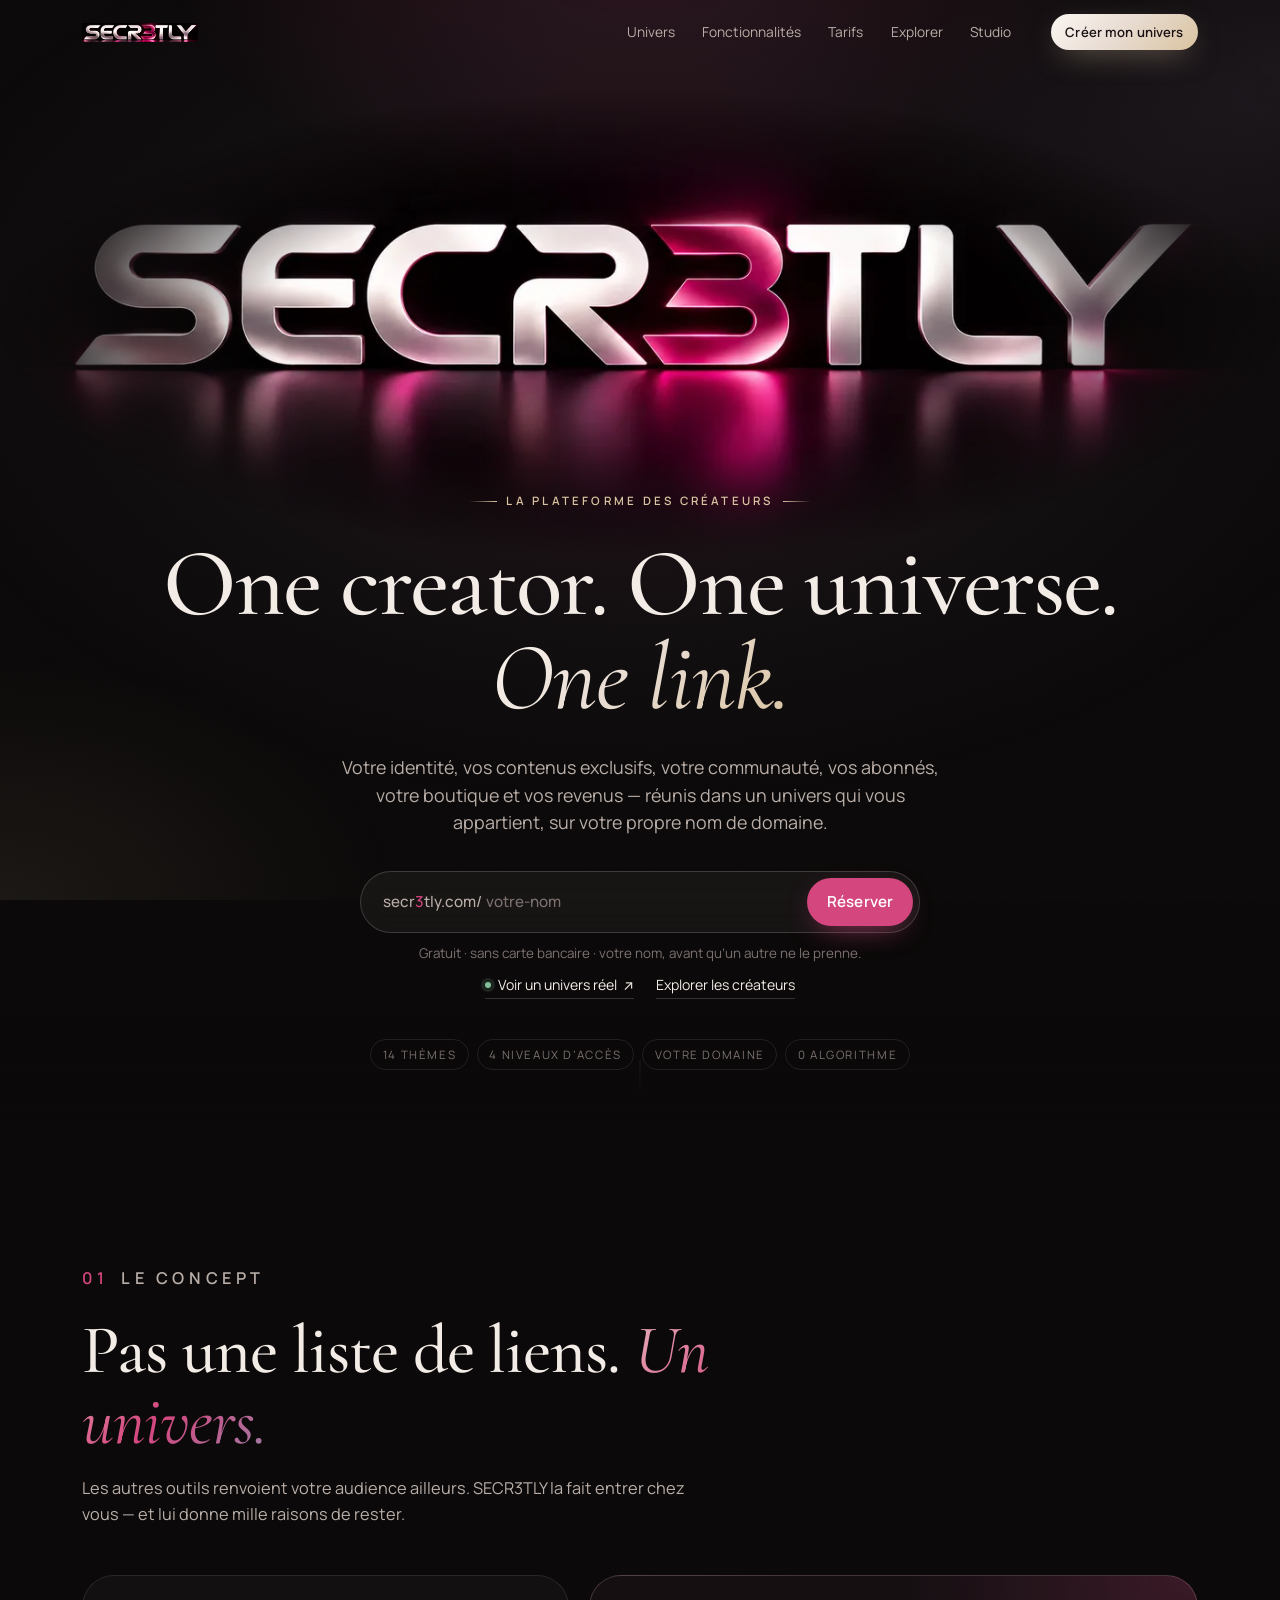
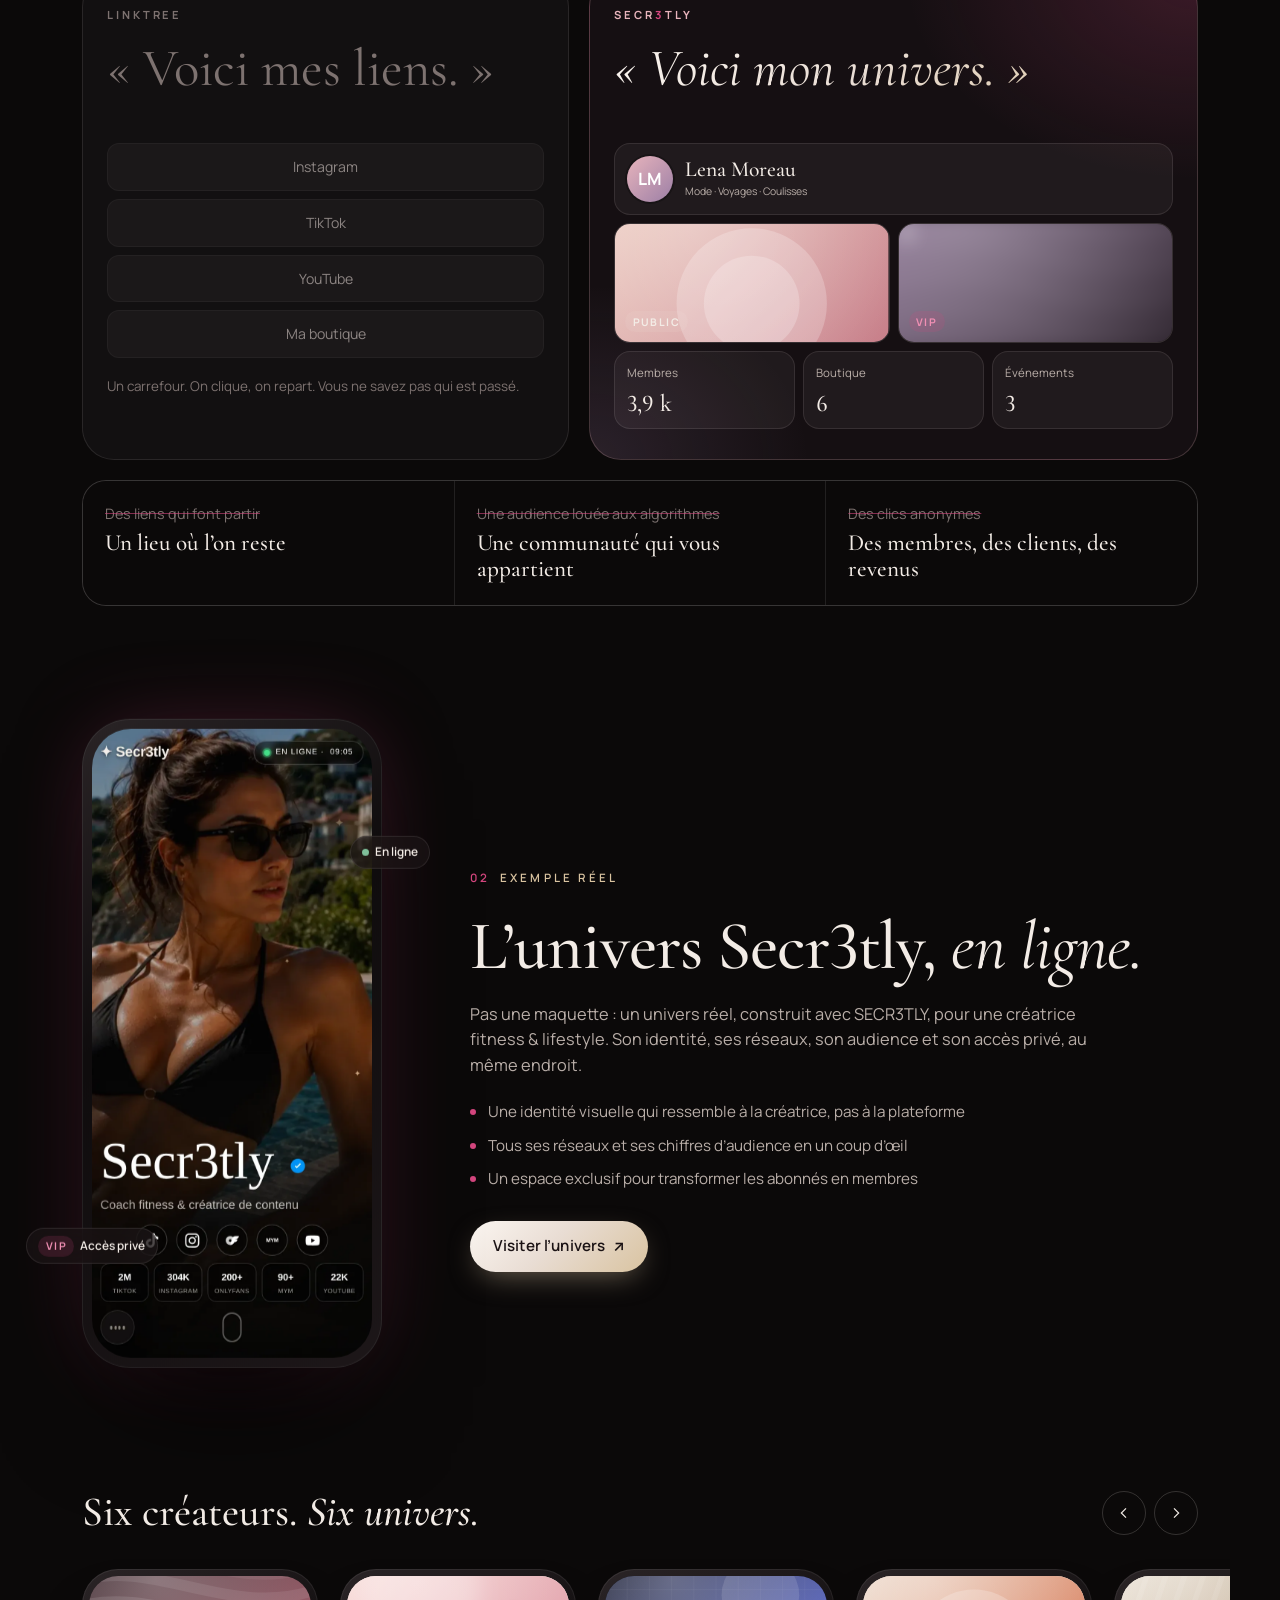
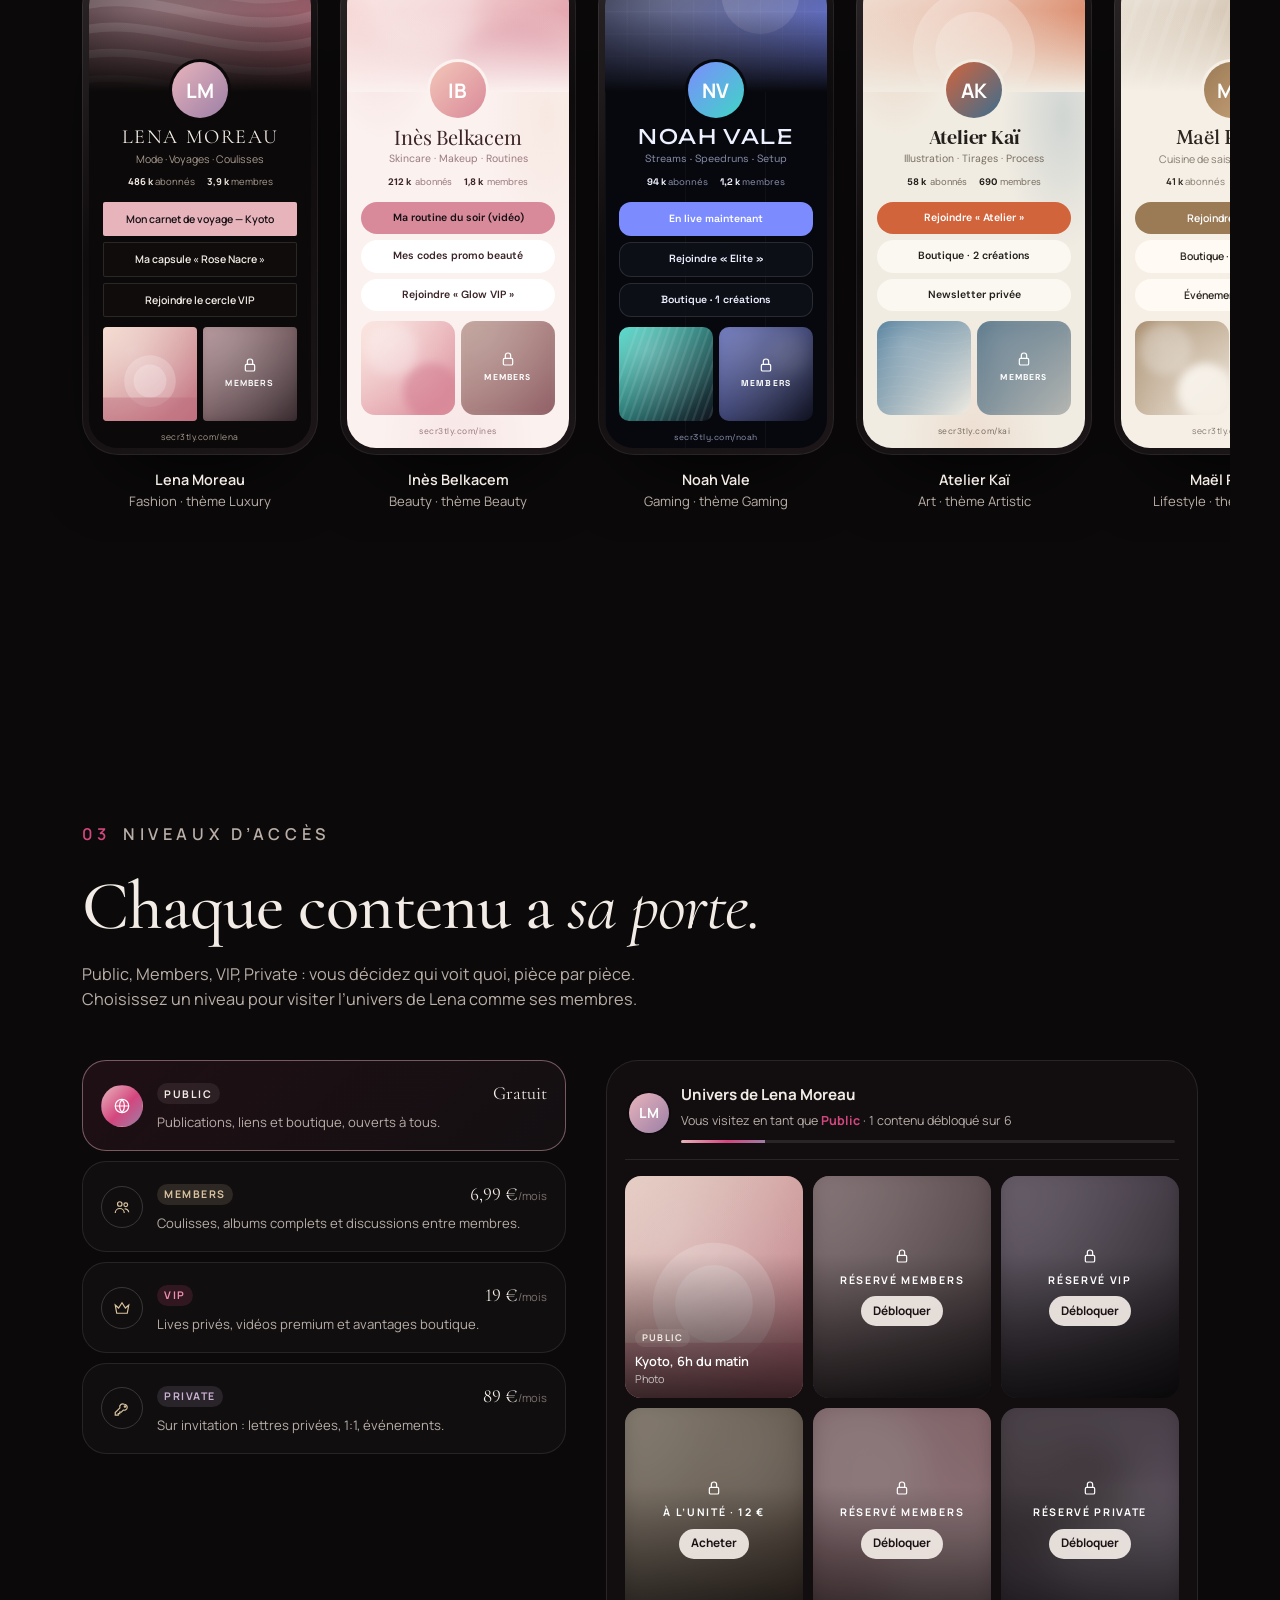
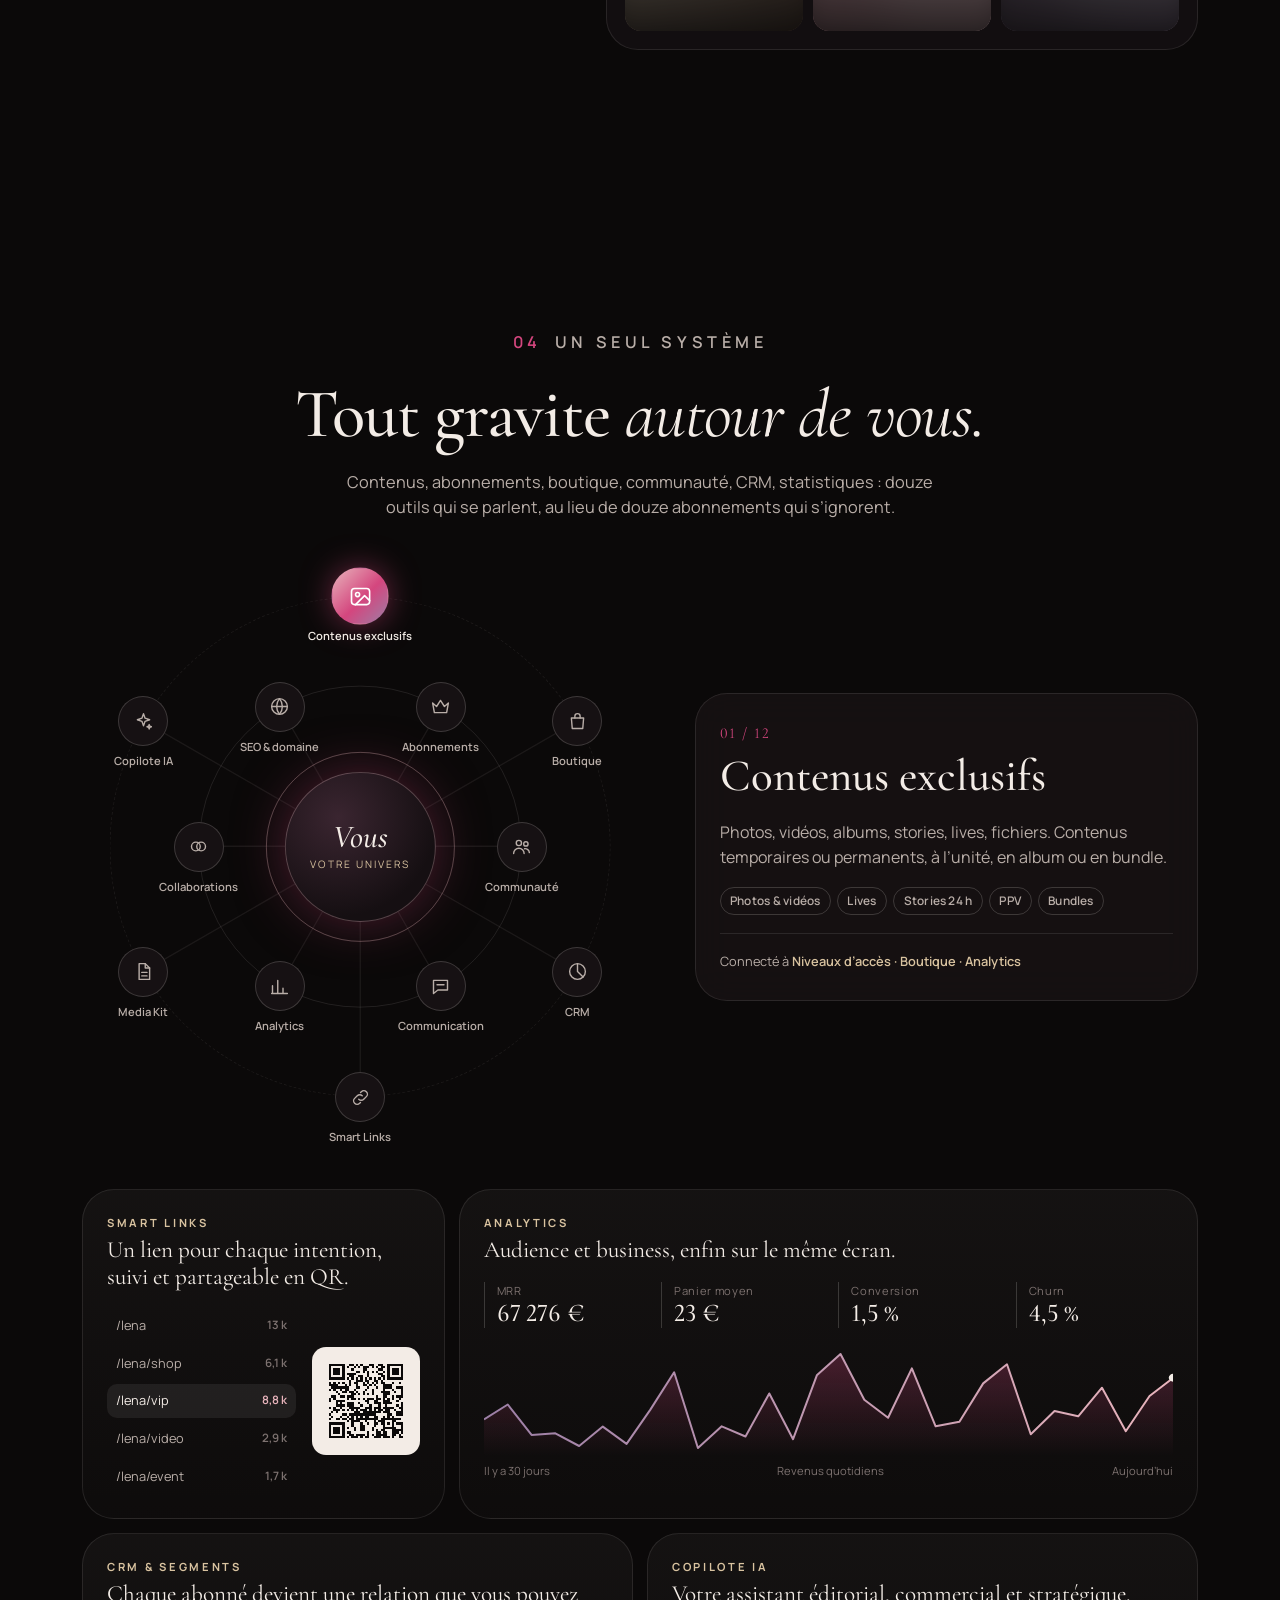
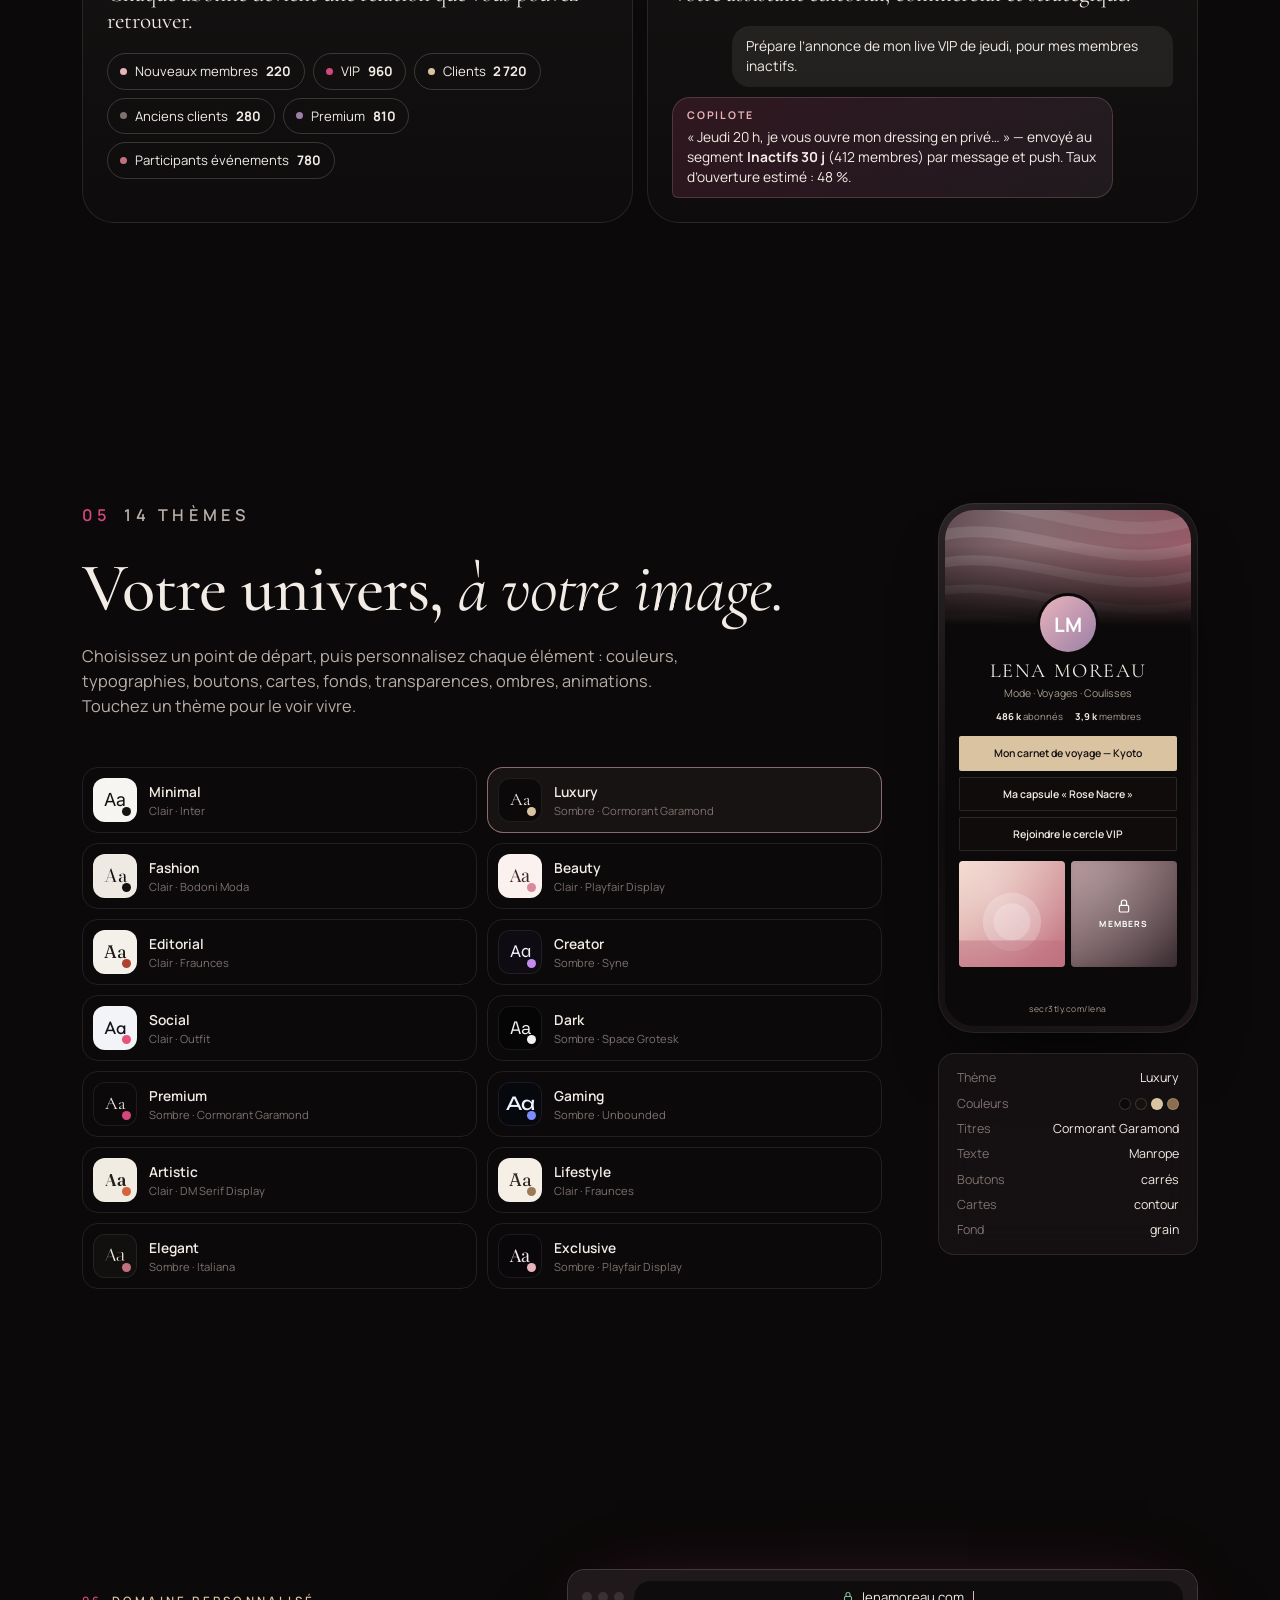
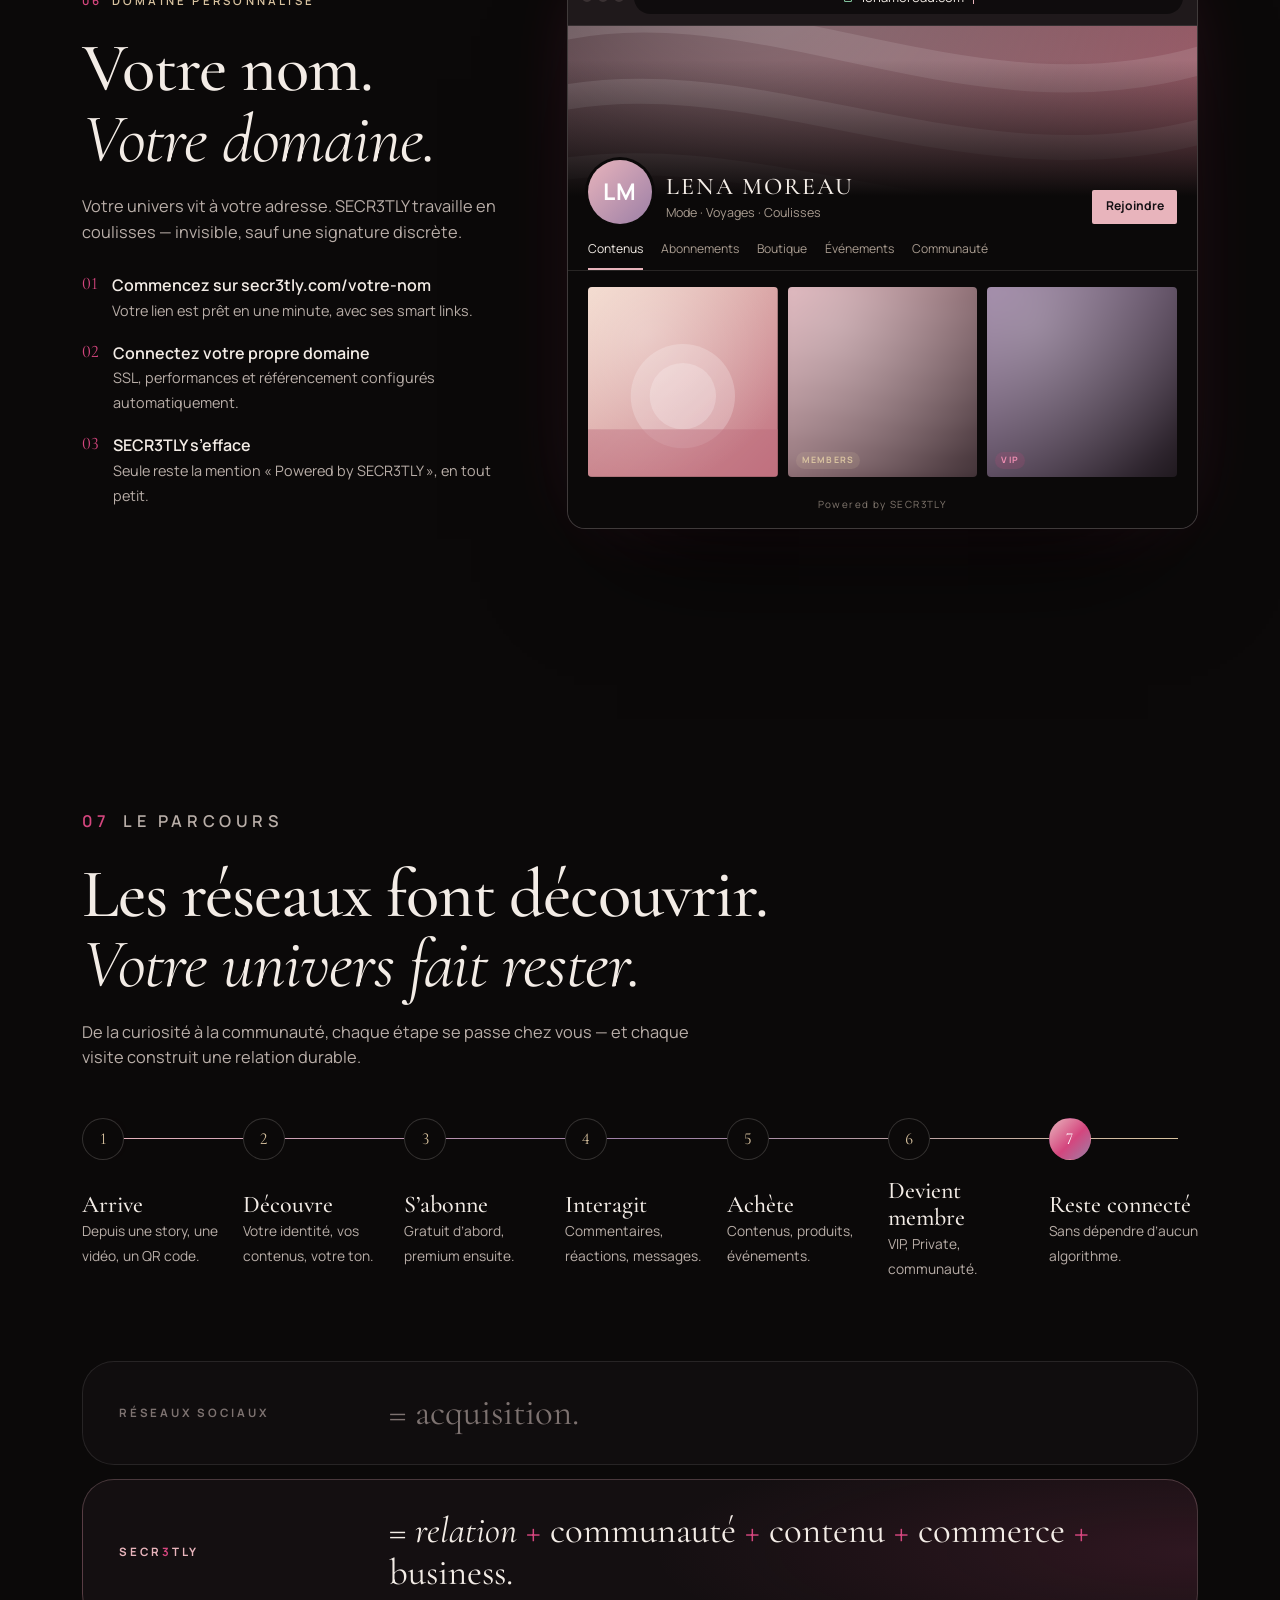
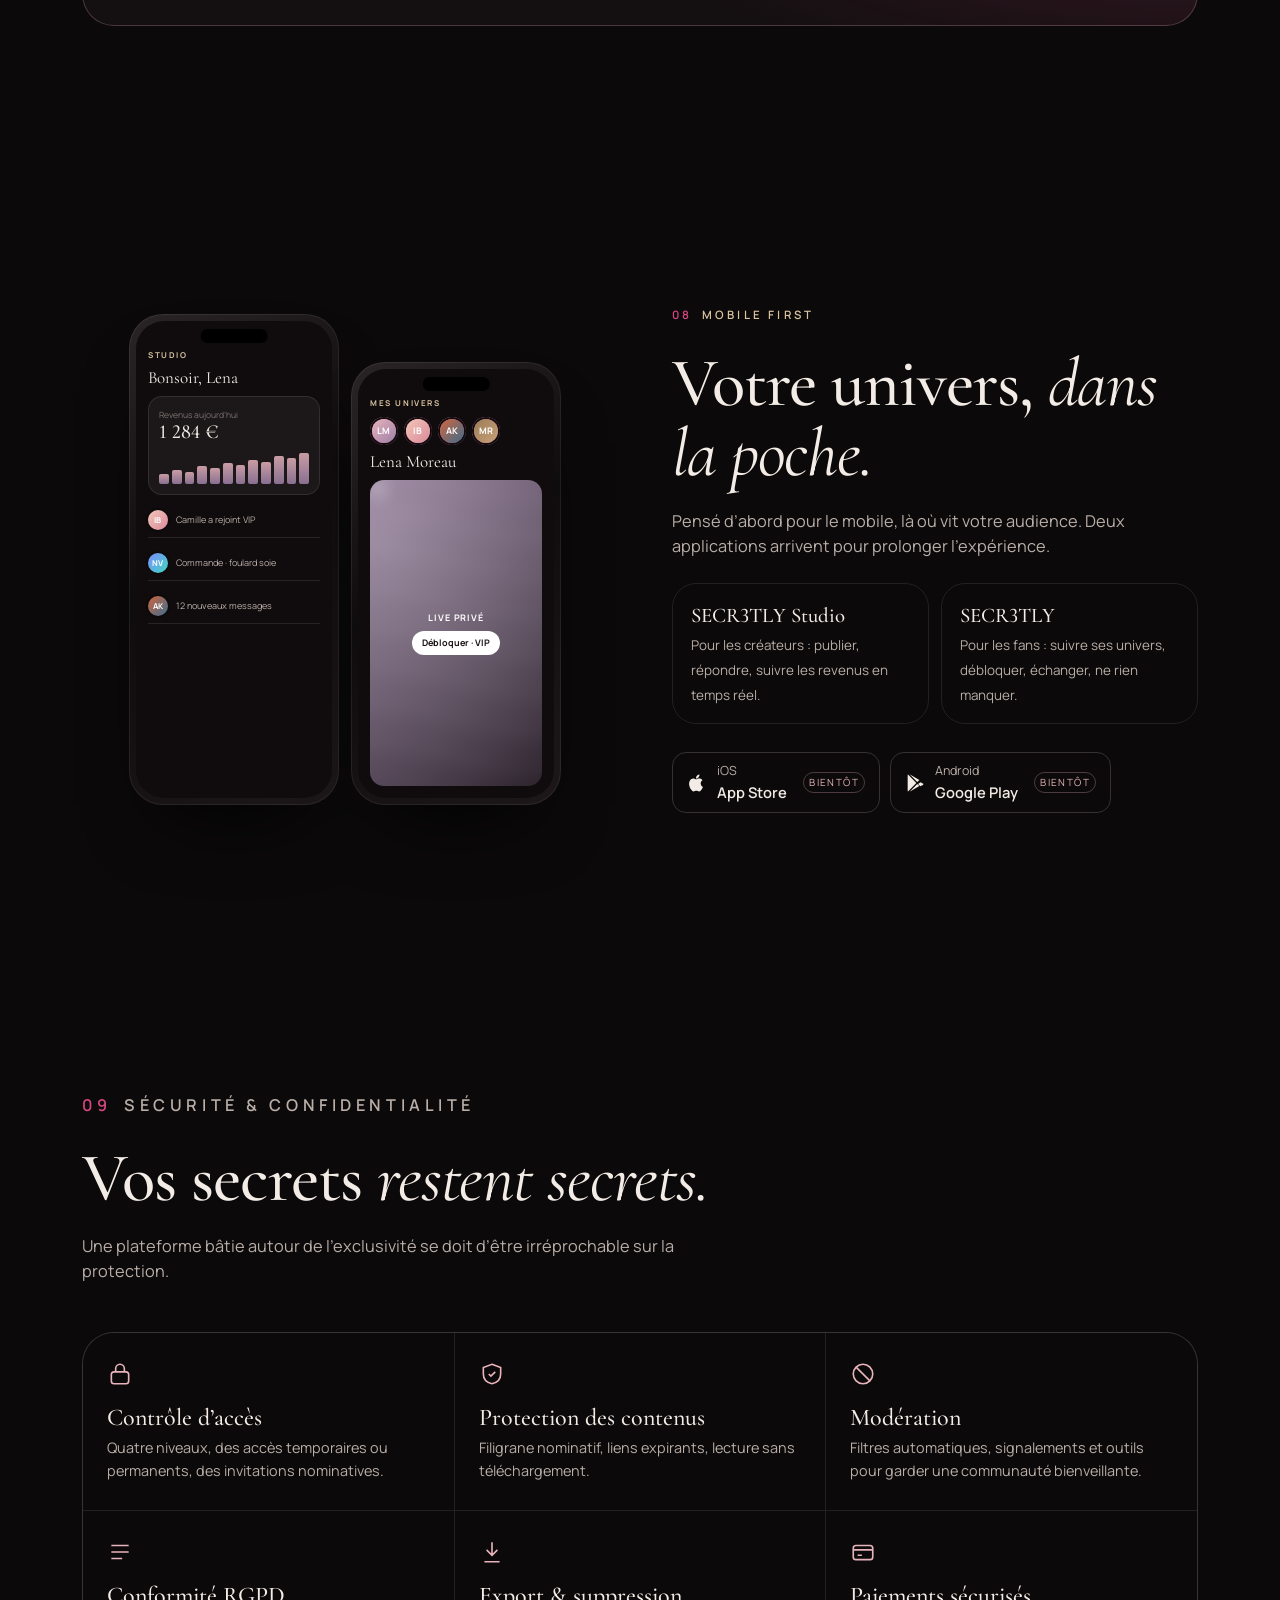
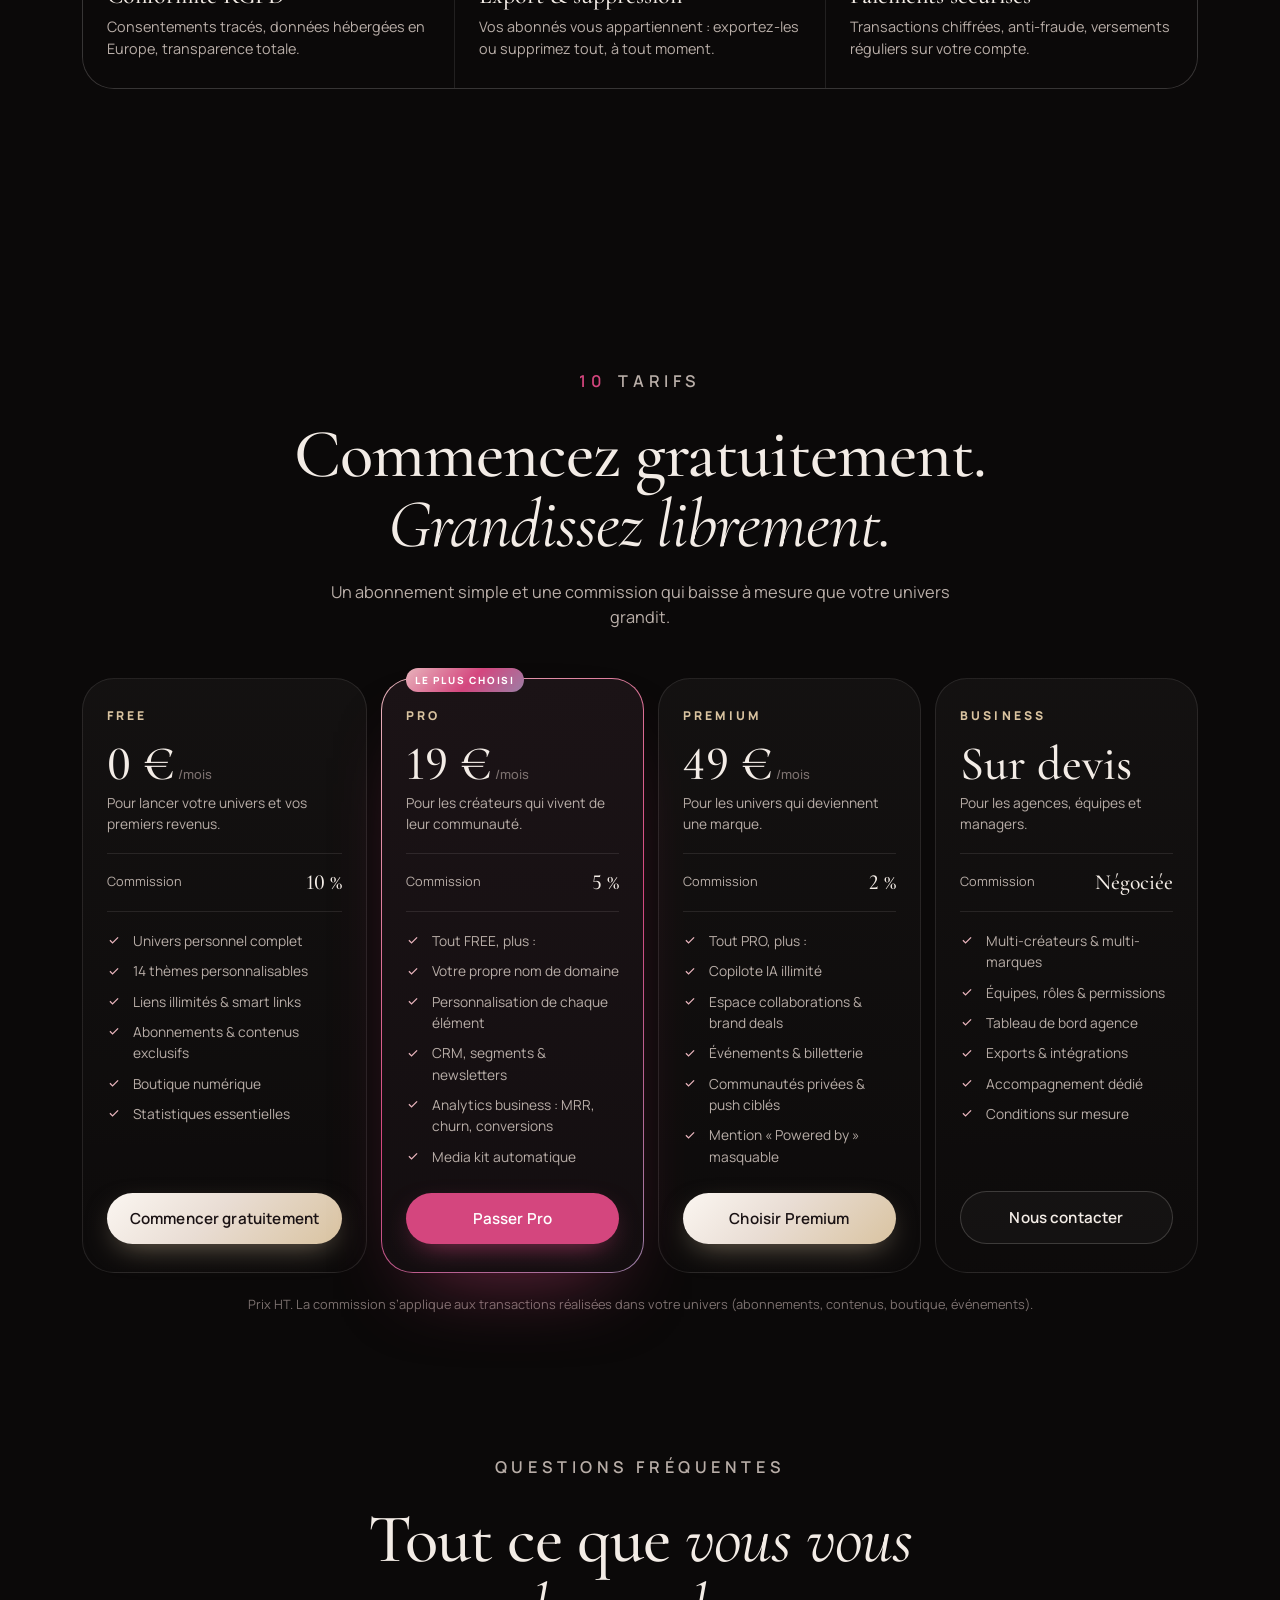
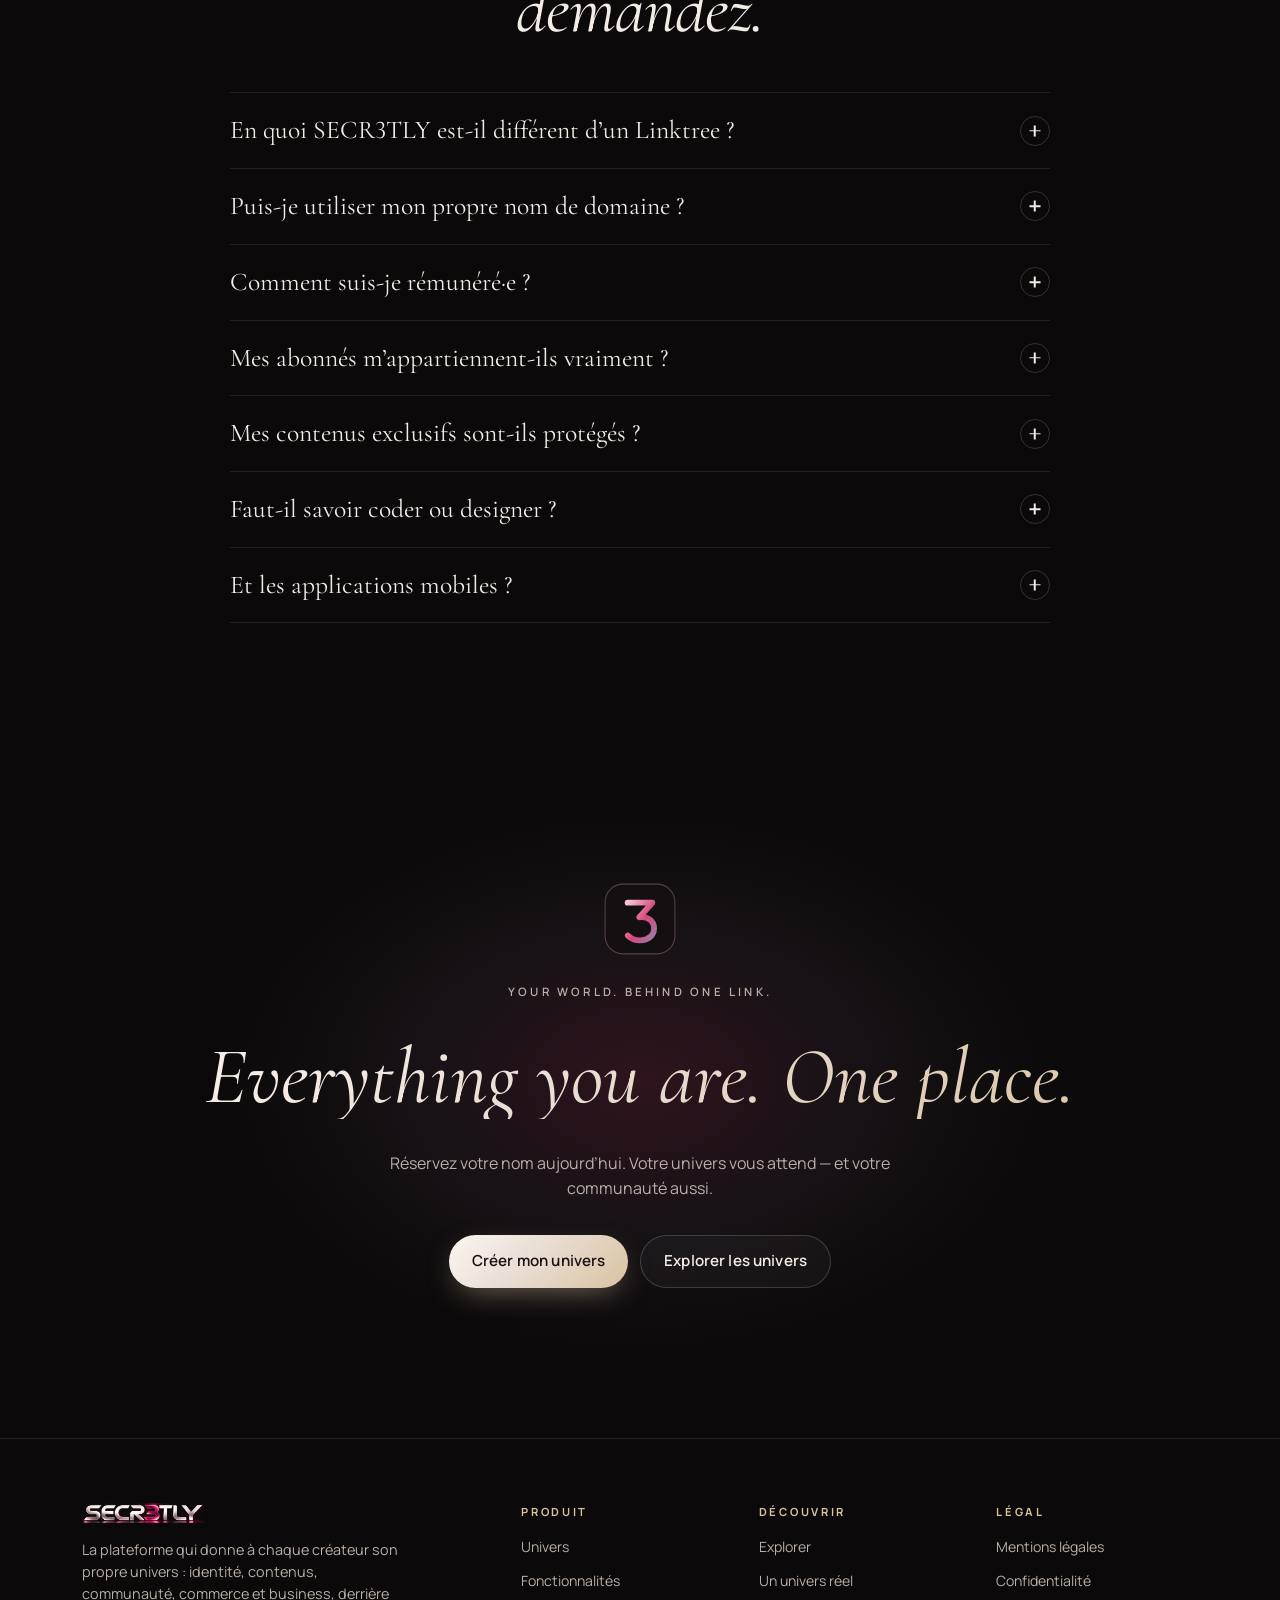
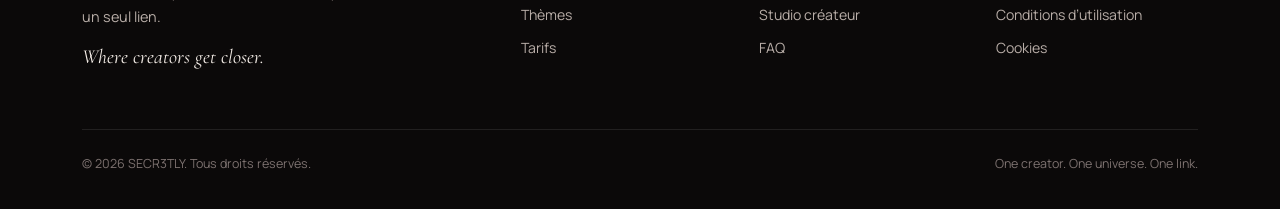
==== commit 49663066: "Landing, découverte et routeur des smart links - index.html : concept, vitrine (exemple réel AUDACE " ====
--- a/index.html
+++ b/index.html
@@ -67,9 +67,10 @@
 <style>
 /* =============================== HERO =============================== */
 .hero{position:relative;min-height:100vh;min-height:100svh;display:flex;flex-direction:column;justify-content:center;padding:92px 0 56px;overflow:hidden;text-align:center}
-.hero-glow{position:absolute;left:50%;top:34%;width:120vmax;height:70vmax;transform:translate(-50%,-50%);pointer-events:none;
-  background:radial-gradient(closest-side,rgba(var(--signature-rgb),.16),rgba(156,127,166,.06) 55%,transparent);animation:breathe 9s ease-in-out infinite}
-@keyframes breathe{50%{opacity:.6;transform:translate(-50%,-50%) scale(1.06)}}
+.hero-glow{position:absolute;inset:0;pointer-events:none;
+  background:radial-gradient(60% 42% at 50% 30%,rgba(var(--signature-rgb),.15),rgba(156,127,166,.05) 60%,transparent 100%);animation:breathe 9s ease-in-out infinite}
+.hero::after{content:"";position:absolute;left:0;right:0;bottom:0;height:120px;background:linear-gradient(transparent,var(--noir));pointer-events:none}
+@keyframes breathe{50%{opacity:.55}}
 .hero-logo{position:relative;left:50%;width:132vw;max-width:1280px;transform:translateX(-50%);will-change:transform}
 .hero-logo img{width:100%;height:auto;
   -webkit-mask-image:radial-gradient(ellipse 50% 50% at 50% 50%,#000 58%,transparent 100%);
@@ -84,7 +85,7 @@
 @media(min-width:760px){.hero h1{max-width:none}}
 .hero h1 em{font-style:italic;font-weight:400}
 .hero h1 .l{display:block}
-@media(min-width:760px){.hero h1 .l{display:inline}}
+@media(min-width:760px){.hero h1 .l{display:inline}.hero h1 .l:last-child{display:block}}
 .hero-sub{max-width:600px;margin:0 auto;color:var(--ivoire-dim);font-size:clamp(1rem,2.6vw,1.12rem)}
 .claim{max-width:560px;margin:34px auto 0}
 .claim-box{display:flex;align-items:center;gap:4px;padding:6px;border-radius:999px;background:rgba(243,236,230,.05);border:1px solid var(--line-2);
@@ -148,15 +149,14 @@
 /* ============================ SHOWCASE ============================ */
 .show{display:grid;gap:48px;align-items:center}
 @media(min-width:900px){.show{grid-template-columns:auto 1fr;gap:88px}}
-.phone{position:relative;width:min(300px,78vw);aspect-ratio:780/1688;margin:0 auto;border-radius:48px;padding:10px;
+.phone{position:relative;width:min(300px,72vw);aspect-ratio:780/1688;margin:0 auto;border-radius:48px;padding:10px;
   background:linear-gradient(145deg,#2a2426,#0f0c0d 40%,#1d1719);box-shadow:0 0 0 1px rgba(255,255,255,.07) inset,0 60px 120px -40px rgba(0,0,0,.95),0 0 90px -20px rgba(var(--signature-rgb),.35)}
-.phone::before{content:"";position:absolute;top:20px;left:50%;transform:translateX(-50%);width:30%;height:24px;border-radius:20px;background:#050404;z-index:2}
 .phone img{width:100%;height:100%;object-fit:cover;border-radius:39px}
 .phone-wrap{position:relative;will-change:transform}
 .phone-tag{position:absolute;right:-6px;top:18%;z-index:3;padding:.55em .95em;border-radius:999px;font-size:.74rem;font-weight:600;display:flex;align-items:center;gap:.5em}
 .phone-tag .dot{width:7px;height:7px;border-radius:50%;background:var(--ok)}
 .phone-tag2{left:-10px;right:auto;top:auto;bottom:16%}
-@media(min-width:900px){.phone-tag{right:-48px}.phone-tag2{left:-56px}}
+@media(min-width:900px){.phone-tag{right:-48px}.phone-tag2{left:-56px;right:auto}}
 .show-copy ul{list-style:none;margin:22px 0 30px;display:grid;gap:10px}
 .show-copy li{display:flex;gap:12px;color:var(--ivoire-dim);font-size:.95rem}
 .show-copy li::before{content:"";flex:none;width:6px;height:6px;border-radius:50%;background:var(--signature);margin-top:.6em}
@@ -235,7 +235,8 @@
 .ad-lock button{font-size:.74rem;font-weight:700;padding:.5em 1em;border-radius:999px;background:rgba(243,236,230,.92);color:#1a1214}
 .ad-lock button:hover{background:#fff}
 .ad-tile.locked svg.art{filter:blur(14px) saturate(.8);transform:scale(1.25)}
-.ad-tile.locked .ad-meta h4,.ad-tile.locked .ad-meta small{filter:blur(4px)}
+.ad-meta{transition:opacity .6s var(--ease)}
+.ad-tile.locked .ad-meta{opacity:0}
 .ad-tile:not(.locked) .ad-lock{opacity:0;visibility:hidden}
 .ad-tile.just::before{content:"";position:absolute;inset:0;z-index:4;background:linear-gradient(110deg,transparent 30%,rgba(255,255,255,.35) 50%,transparent 70%);transform:translateX(-100%);animation:shine 1.1s var(--ease) forwards;pointer-events:none}
 @keyframes shine{to{transform:translateX(100%)}}
@@ -309,10 +310,10 @@
 .themes{display:grid;gap:32px;align-items:start;grid-template-columns:minmax(0,1fr)}
 .themes > *{min-width:0}
 @media(min-width:960px){.themes{grid-template-columns:minmax(0,1fr) auto;gap:56px}}
-.th-list{display:flex;gap:10px;overflow-x:auto;scroll-snap-type:x proximity;padding:4px 20px 12px;margin:0 -20px;scrollbar-width:none}
+.th-list{display:flex;gap:10px;overflow-x:auto;scroll-snap-type:x proximity;scroll-padding-inline:20px;padding:4px 20px 12px;margin:0 -20px;scrollbar-width:none}
 .th-list::-webkit-scrollbar{display:none}
 @media(min-width:960px){.th-list{display:grid;grid-template-columns:repeat(2,1fr);overflow:visible;padding:0;margin:0}}
-.th{flex:none;width:132px;scroll-snap-align:start;display:flex;align-items:center;gap:12px;padding:10px;border-radius:16px;border:1px solid var(--line);text-align:left;transition:border-color .3s,background .3s}
+.th{flex:none;width:auto;min-width:128px;scroll-snap-align:start;display:flex;align-items:center;gap:12px;padding:10px;border-radius:16px;border:1px solid var(--line);text-align:left;transition:border-color .3s,background .3s}
 @media(min-width:960px){.th{width:auto}}
 .th:hover{border-color:var(--line-2)}
 .th[aria-pressed="true"]{border-color:rgba(232,180,188,.55);background:rgba(232,180,188,.06)}
@@ -320,7 +321,10 @@
 .th-sw i{position:absolute;right:5px;bottom:5px;width:9px;height:9px;border-radius:50%}
 .th b{display:block;font-size:.86rem;font-weight:600}
 .th small{display:block;font-size:.7rem;color:var(--ivoire-mute)}
+.th .th-f{display:none}
+@media(min-width:960px){.th .th-f{display:inline}}
 .th-stage{display:flex;flex-direction:column;align-items:center;gap:20px}
+@media(min-width:960px){.th-stage{position:sticky;top:96px}}
 .th-stage .mini{width:260px;height:530px}
 .th-spec{display:grid;grid-template-columns:auto auto;gap:6px 18px;font-size:.78rem;color:var(--ivoire-dim);padding:14px 18px;border-radius:16px;width:100%;max-width:320px}
 .th-spec dt{color:var(--ivoire-mute)}
@@ -382,19 +386,21 @@
 .eq{border-radius:var(--r-xl);padding:26px 24px;display:grid;gap:10px}
 @media(min-width:760px){.eq{grid-template-columns:260px 1fr;align-items:center;padding:30px 36px}}
 .eq-l{font-size:.72rem;letter-spacing:.24em;text-transform:uppercase;font-weight:700;color:var(--ivoire-mute)}
-.eq-r{font-family:var(--font-display);font-size:clamp(1.6rem,4.4vw,2.6rem);line-height:1.12}
+.eq-r{font-family:var(--font-display);font-size:clamp(1.55rem,4.2vw,2.3rem);line-height:1.15}
 .eq-a{border:1px solid var(--line);background:#100d0e}
 .eq-a .eq-r{color:var(--ivoire-mute)}
 .eq-b{border:1px solid rgba(232,180,188,.25);background:radial-gradient(70% 120% at 100% 50%,rgba(var(--signature-rgb),.14),transparent 70%),#140f11}
 .eq-b .eq-l{color:var(--poudre)}
 .eq-b .eq-r em{font-style:italic}
-.eq-b .plus{color:var(--signature);font-style:normal;padding:0 .12em}
+.eq-b .plus{color:var(--signature);font-style:normal}
+.eq > *{min-width:0}
 
 /* ============================ APPS ============================ */
 .apps{display:grid;gap:48px;align-items:center}
+.apps > *{min-width:0}
 @media(min-width:960px){.apps{grid-template-columns:1fr 1fr;gap:64px}}
-.app-phones{display:flex;justify-content:center;gap:16px;position:relative}
-.aph{width:min(210px,44vw);aspect-ratio:9/19;border-radius:34px;padding:7px;background:linear-gradient(145deg,#2a2426,#0f0c0d 45%,#1d1719);box-shadow:0 0 0 1px rgba(255,255,255,.07) inset,0 40px 80px -40px #000}
+.app-phones{display:flex;justify-content:center;gap:12px;position:relative}
+.aph{width:min(210px,42vw);aspect-ratio:9/19;border-radius:34px;padding:7px;background:linear-gradient(145deg,#2a2426,#0f0c0d 45%,#1d1719);box-shadow:0 0 0 1px rgba(255,255,255,.07) inset,0 40px 80px -40px #000}
 .aph:nth-child(2){margin-top:48px}
 .aph-s{height:100%;border-radius:28px;overflow:hidden;background:#100c0e;padding:28px 12px 12px;display:flex;flex-direction:column;gap:8px;font-size:10px;position:relative}
 .aph-s::before{content:"";position:absolute;top:8px;left:50%;transform:translateX(-50%);width:34%;height:14px;border-radius:10px;background:#000}
@@ -470,10 +476,9 @@
 .final{position:relative;text-align:center;padding:120px 0 110px;overflow:hidden}
 .final::before{content:"";position:absolute;left:50%;top:50%;width:900px;height:600px;max-width:180vw;transform:translate(-50%,-50%);background:radial-gradient(closest-side,rgba(var(--signature-rgb),.18),rgba(156,127,166,.08) 50%,transparent);pointer-events:none}
 .final .mono{width:72px;height:72px;margin:0 auto 28px;position:relative}
-.rot{position:relative;height:2.2em;font-family:var(--font-display);font-size:clamp(2.2rem,7vw,5rem);line-height:1.05;margin:.2em 0 .4em}
+.rot{position:relative;height:1.1em;transition:height .5s var(--ease);font-family:var(--font-display);font-size:clamp(2.2rem,7vw,5rem);line-height:1.05;margin:.2em 0 .4em}
 .rot span{position:absolute;left:0;right:0;top:0;opacity:0;transform:translateY(18px);transition:opacity .9s var(--ease),transform .9s var(--ease);font-style:italic}
 .rot span.on{opacity:1;transform:none}
-@media(max-width:600px){.rot{height:2.2em}}
 .final p{color:var(--ivoire-dim);max-width:520px;margin:0 auto 34px;position:relative}
 .final .acts{display:flex;flex-wrap:wrap;gap:12px;justify-content:center;position:relative}
 
@@ -723,7 +728,7 @@
     </ol>
     <div class="equation">
       <div class="eq eq-a reveal"><span class="eq-l">Réseaux sociaux</span><span class="eq-r">= acquisition.</span></div>
-      <div class="eq eq-b reveal"><span class="eq-l">SECR<span class="sig">3</span>TLY</span><span class="eq-r"><em>= relation</em><span class="plus">+</span>communauté<span class="plus">+</span>contenu<span class="plus">+</span>commerce<span class="plus">+</span>business.</span></div>
+      <div class="eq eq-b reveal"><span class="eq-l">SECR<span class="sig">3</span>TLY</span><span class="eq-r"><em>= relation</em> <span class="plus">+</span> communauté <span class="plus">+</span> contenu <span class="plus">+</span> commerce <span class="plus">+</span> business.</span></div>
     </div>
   </div>
 </section>
@@ -968,7 +973,7 @@
     document.querySelectorAll('.lv').forEach(function (b) { b.setAttribute('aria-pressed', b.getAttribute('data-lv') === level ? 'true' : 'false'); });
     var open = demoPosts.filter(function (p) { return !isLocked(p); }).length;
     $('#ad-head').innerHTML = UI.avatar(lena, 40) +
-      '<div><strong>Univers de ' + esc(lena.name) + '</strong><small>Vous visitez en tant que <b class="sig">' + LVNAME[level] + '</b> · ' + open + ' contenus sur ' + demoPosts.length + ' débloqués</small>' +
+      '<div><strong>Univers de ' + esc(lena.name) + '</strong><small>Vous visitez en tant que <b class="sig">' + LVNAME[level] + '</b> · ' + open + (open > 1 ? ' contenus débloqués' : ' contenu débloqué') + ' sur ' + demoPosts.length + '</small>' +
       '<div class="ad-meter"><i style="width:' + Math.round(open / demoPosts.length * 100) + '%"></i></div></div>';
     var grid = $('#ad-grid');
     if (!grid.children.length) {
@@ -1113,7 +1118,7 @@
     var p = PRE[k];
     return '<button type="button" class="th" data-th="' + k + '" aria-pressed="false">' +
       '<span class="th-sw" style="background:' + p.bg + ';color:' + p.ink + ';font-family:\'' + p.display + '\',serif" aria-hidden="true">Aa<i style="background:' + p.accent + '"></i></span>' +
-      '<span><b>' + p.name + '</b><small>' + (p.mode === 'dark' ? 'Sombre' : 'Clair') + ' · ' + p.display + '</small></span></button>';
+      '<span><b>' + p.name + '</b><small>' + (p.mode === 'dark' ? 'Sombre' : 'Clair') + '<span class="th-f"> · ' + p.display + '</span></small></span></button>';
   }).join('');
   function setTheme(k) {
     var p = PRE[k];
@@ -1181,7 +1186,7 @@
         '<div class="aph-n">' + UI.avatar(noah, 20) + 'Commande · foulard soie</div>' +
         '<div class="aph-n">' + UI.avatar(kai, 20) + '12 nouveaux messages</div></div></div>' +
       '<div class="aph"><div class="aph-s"><span class="aph-t">Mes univers</span>' +
-        '<div class="aph-stories">' + [lena, ines, kai, mael].map(function (c) { return '<span>' + UI.avatar(c, 30) + '</span>'; }).join('') + '</div>' +
+        '<div class="aph-stories">' + [lena, ines, kai, mael].map(function (c) { return '<span>' + UI.avatar(c, 24) + '</span>'; }).join('') + '</div>' +
         '<span class="aph-h">Lena Moreau</span>' +
         '<div class="aph-post">' + UI.art((lena.posts[2] || lena.posts[0]).art) + '<div>' + LOCK + 'Live privé<button type="button" tabindex="-1">Débloquer · VIP</button></div></div></div></div>';
   })();
@@ -1206,9 +1211,12 @@
   var rot = $('#rot');
   rot.innerHTML = SIGS.map(function (s, i) { return '<span class="nacre' + (i === 0 ? ' on' : '') + '">' + s + '</span>'; }).join('');
   rot.insertAdjacentHTML('afterend', '<p class="sr-only">' + SIGS.join(' ') + '</p>');
+  var ri = 0, spans = rot.querySelectorAll('span');
+  function fitRot() { rot.style.height = spans[ri].offsetHeight + 'px'; }
+  fitRot(); window.addEventListener('resize', fitRot);
+  if (document.fonts && document.fonts.ready) document.fonts.ready.then(fitRot);
   if (!reduce) {
-    var ri = 0, spans = rot.querySelectorAll('span');
-    setInterval(function () { spans[ri].classList.remove('on'); ri = (ri + 1) % spans.length; spans[ri].classList.add('on'); }, 3400);
+    setInterval(function () { spans[ri].classList.remove('on'); ri = (ri + 1) % spans.length; spans[ri].classList.add('on'); fitRot(); }, 3400);
   }
 
   /* ------------------------------------------------------------ Parallaxe + apparitions */
@@ -1224,7 +1232,7 @@
         var sp = Number(el.getAttribute('data-plx'));
         var r = el.getBoundingClientRect();
         if (r.bottom < -200 || r.top > vh + 200) return;
-        var off = (r.top + r.height / 2 - vh / 2) * -sp;
+        var off = window.innerWidth >= 900 ? (r.top + r.height / 2 - vh / 2) * -sp : 0;
         if (el.classList.contains('hero-logo')) {
           var y = window.scrollY;
           el.style.transform = 'translateX(-50%) translateY(' + (y * sp).toFixed(1) + 'px) scale(' + (1 + y * 0.00012).toFixed(4) + ')';
--- a/assets/site.css
+++ b/assets/site.css
@@ -93,3 +93,6 @@
 .foot li a:hover{color:var(--ivoire)}
 .foot-bottom{display:flex;flex-wrap:wrap;gap:10px 24px;justify-content:space-between;margin-top:56px;padding-top:24px;border-top:1px solid var(--line);font-size:.78rem;color:var(--ivoire-mute)}
 @media(min-width:760px){.foot-grid{grid-template-columns:2fr 1fr 1fr 1fr}.foot-brand{grid-column:auto}}
+
+/* Chiffres alignés (Cormorant utilise des chiffres elzéviriens par défaut) */
+body{font-variant-numeric:lining-nums}
